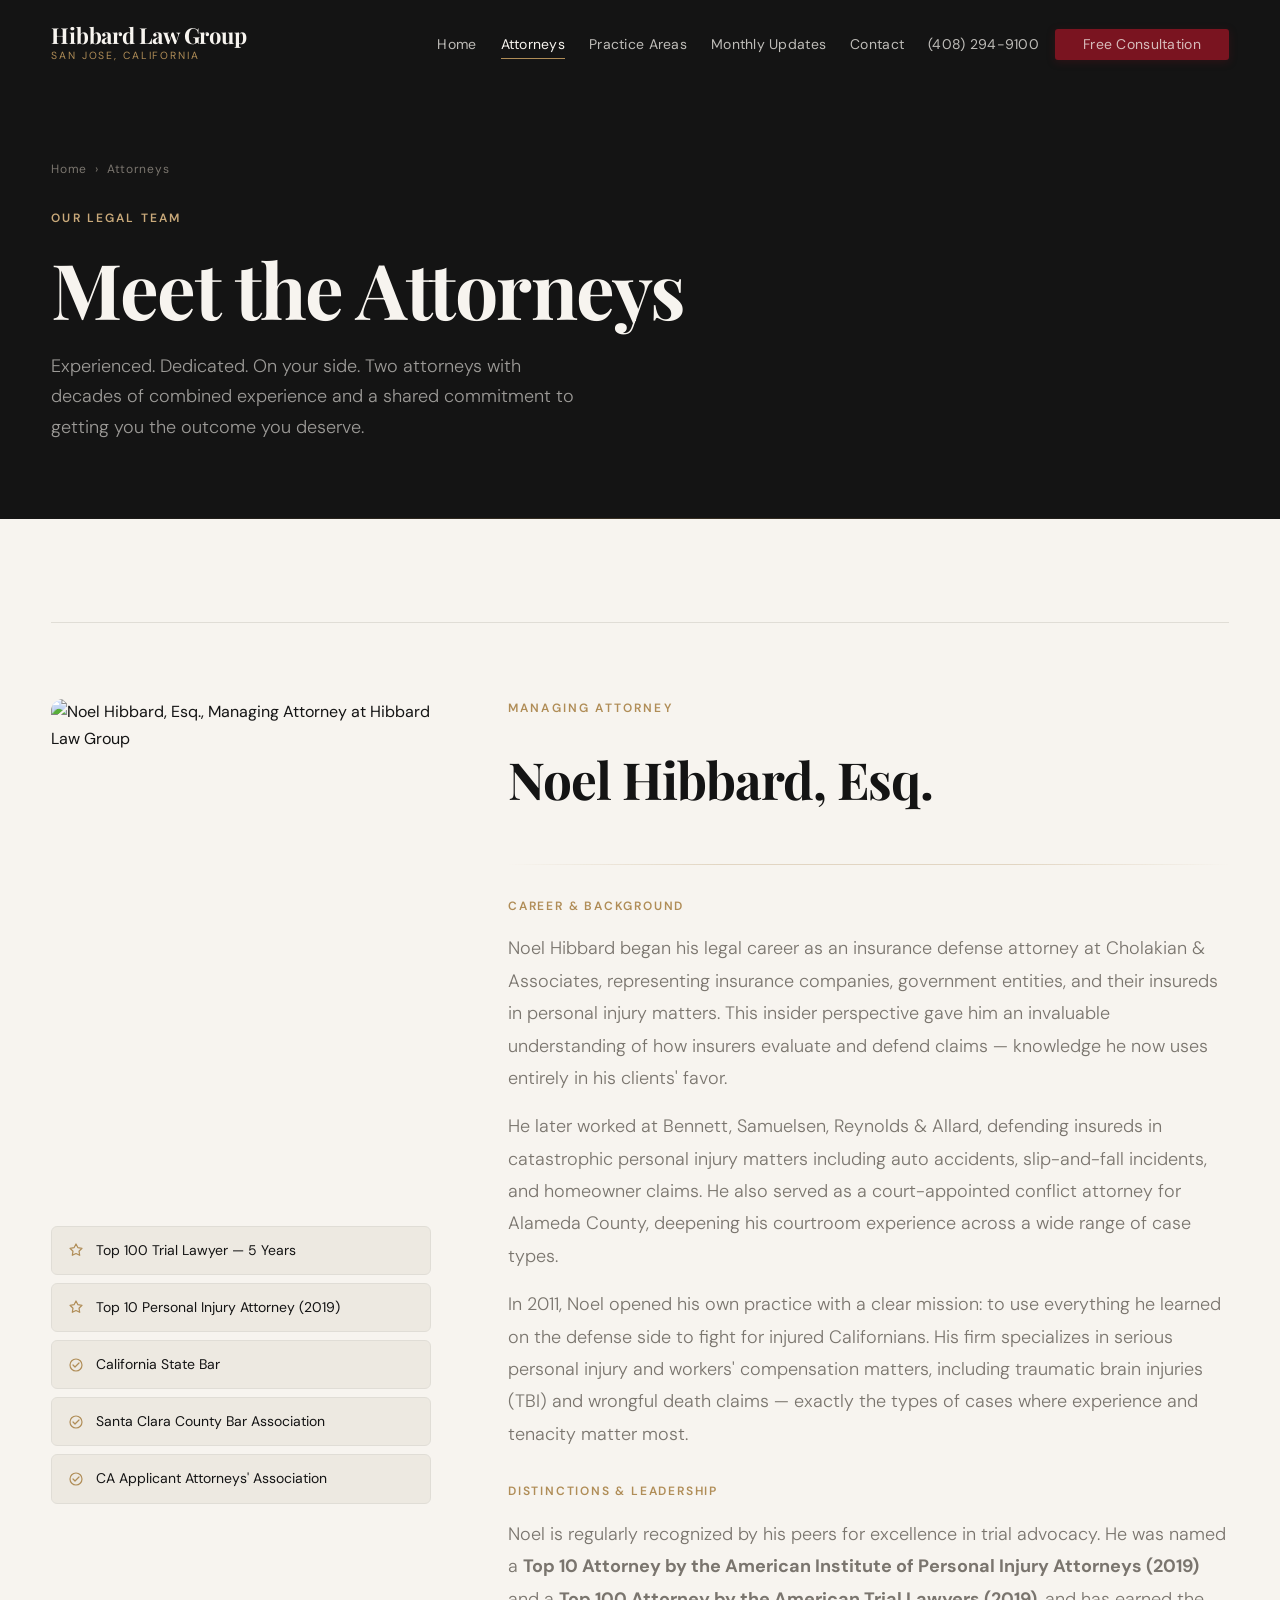
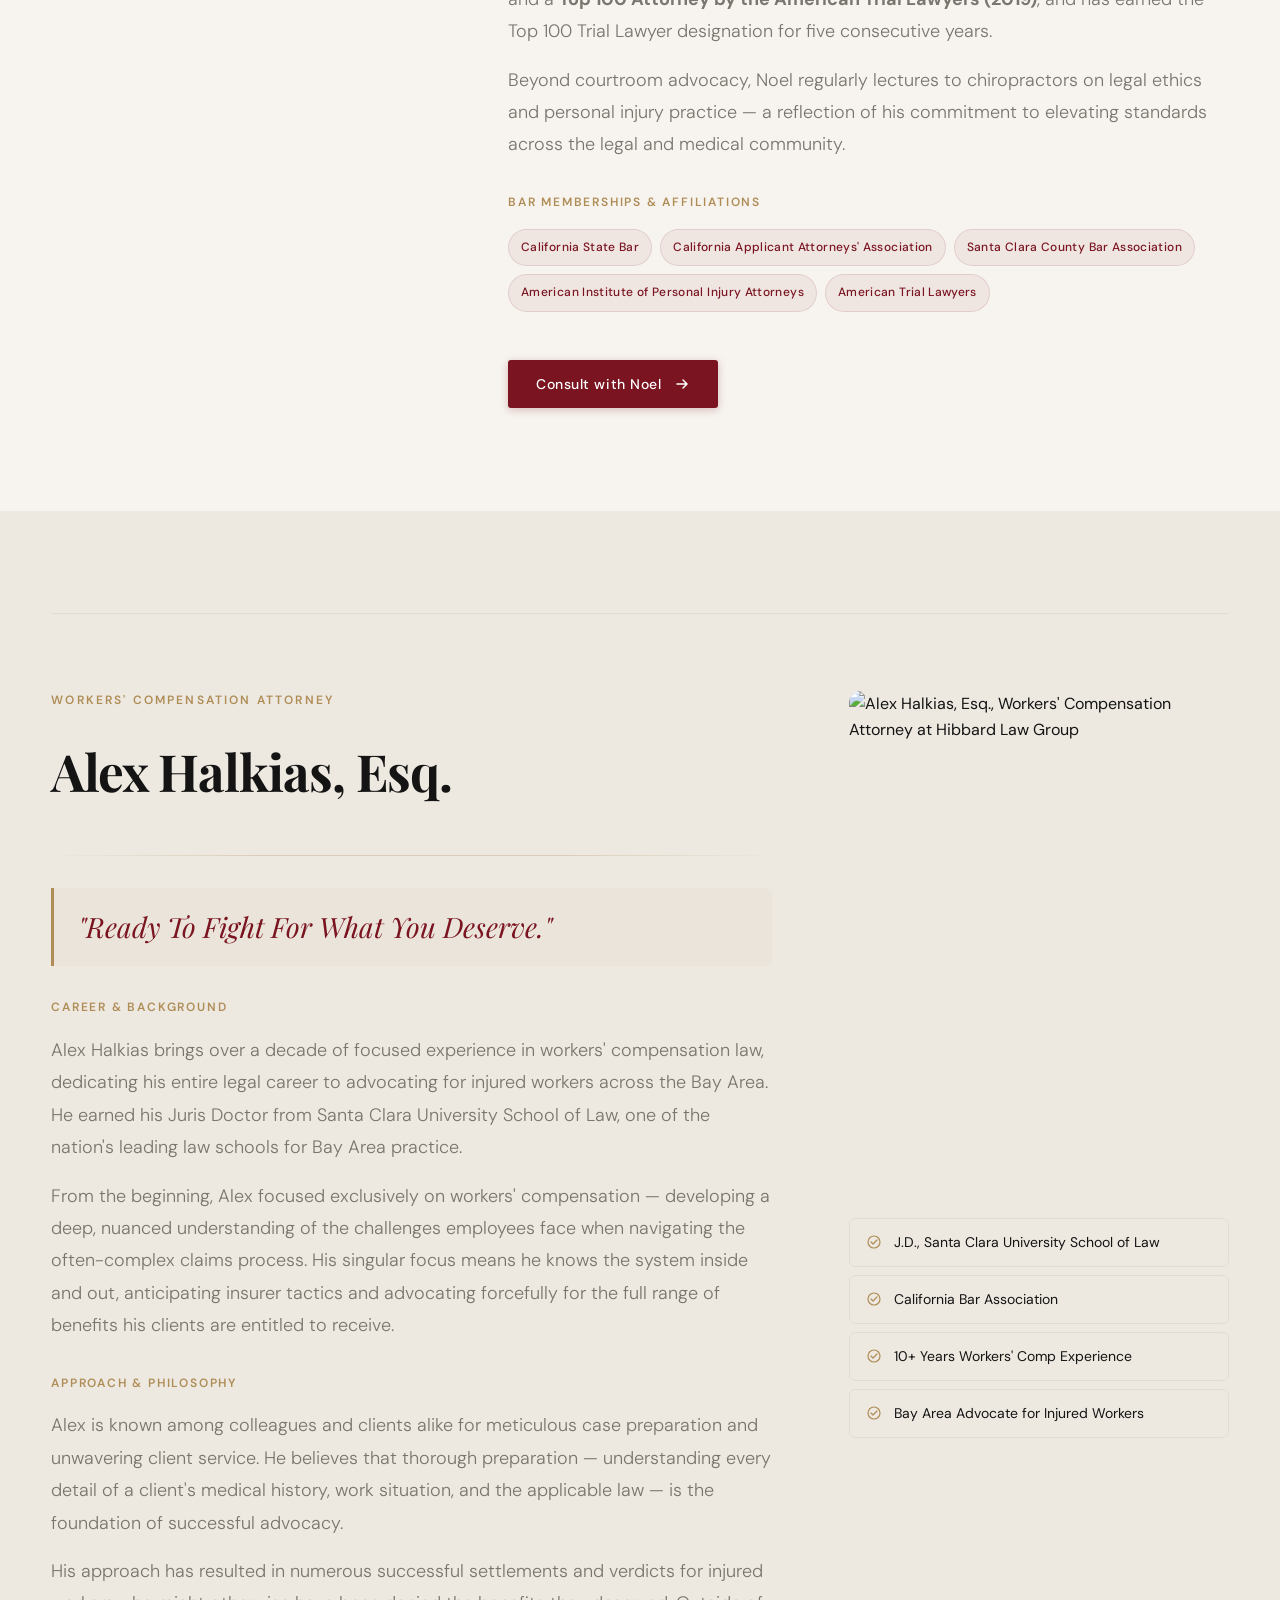
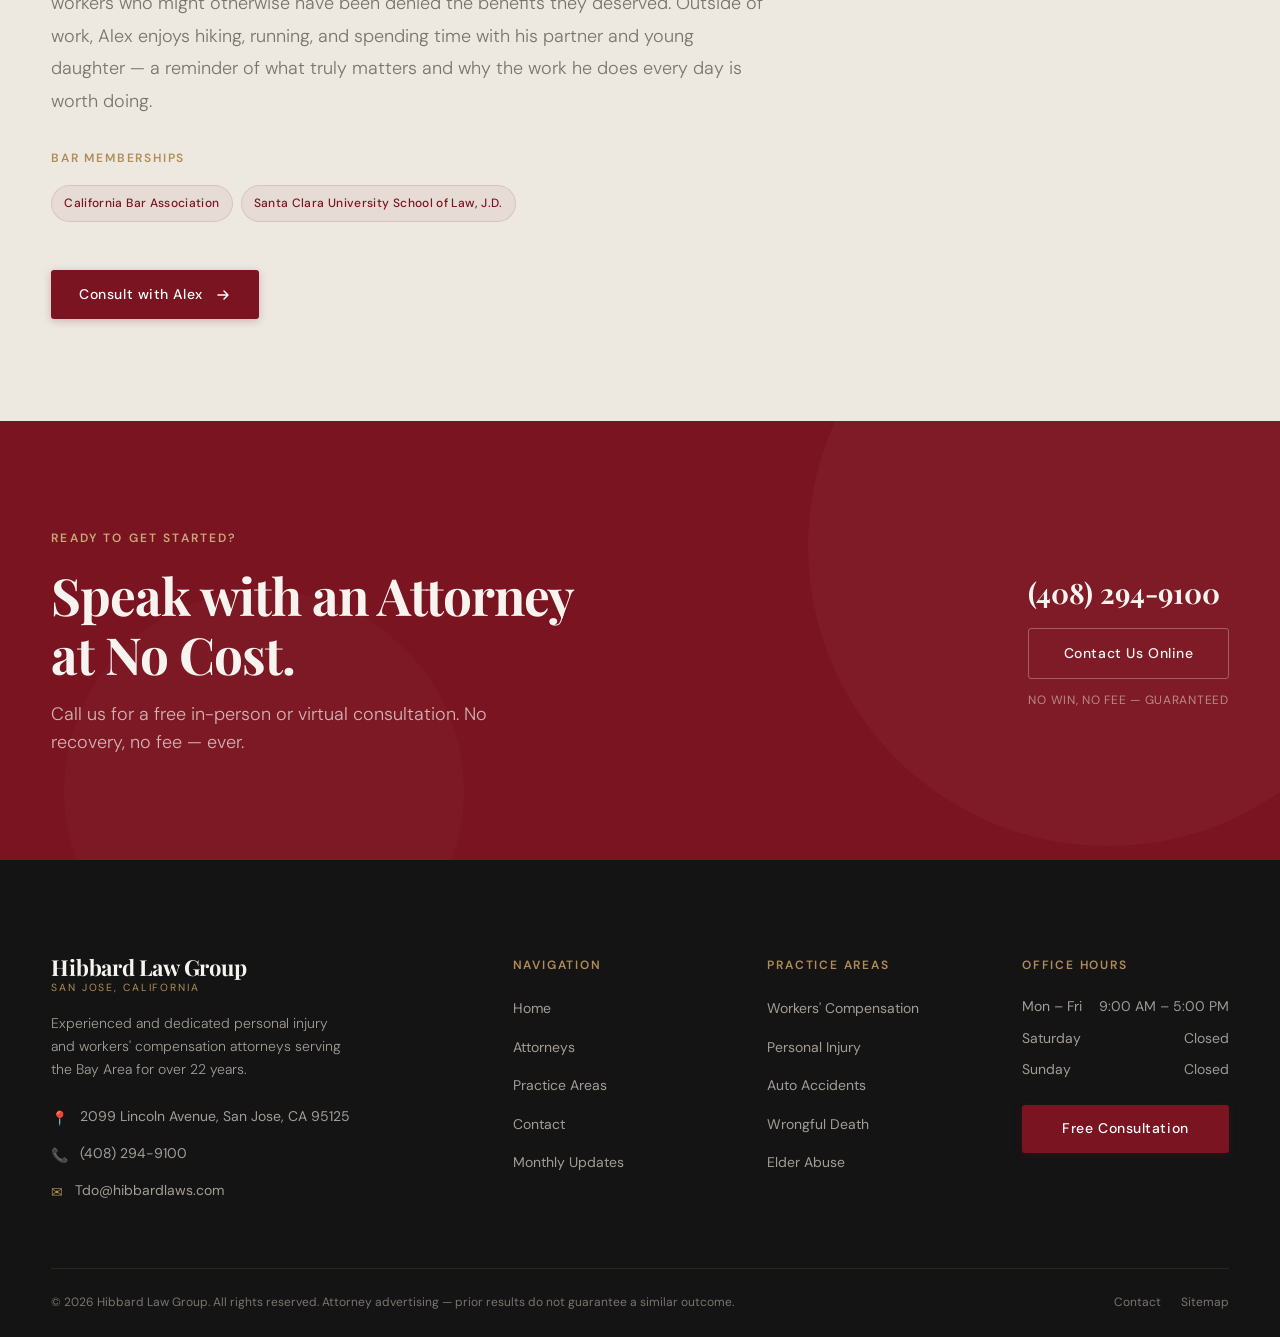
==== attorneys/index.html @ 16dc1a07 "Add missing pages and Contact to nav - Create 3 missing blog article pages (car accident, Top 100 aw" ====
<!DOCTYPE html>
<html lang="en">
<head>
  <meta charset="UTF-8" />
  <meta name="viewport" content="width=device-width, initial-scale=1.0" />
  <meta http-equiv="X-UA-Compatible" content="IE=edge" />

  <title>Meet the Attorneys | Hibbard Law Group — San Jose, CA</title>
  <meta name="description" content="Meet Noel Hibbard, Esq. and Alex Halkias, Esq. — experienced personal injury and workers' compensation attorneys at Hibbard Law Group in San Jose, California." />

  <meta property="og:type"        content="website" />
  <meta property="og:url"         content="https://hibbardlaws.com/attorneys/" />
  <meta property="og:title"       content="Meet the Attorneys | Hibbard Law Group" />
  <meta property="og:description" content="Meet Noel Hibbard, Esq. and Alex Halkias, Esq. — dedicated advocates for injured workers and accident victims." />

  <link rel="canonical" href="https://hibbardlaws.com/attorneys/" />
  <link rel="icon" type="image/svg+xml" href="data:image/svg+xml,<svg xmlns='http://www.w3.org/2000/svg' viewBox='0 0 100 100'><rect width='100' height='100' rx='8' fill='%237A1420'/><text y='.9em' font-size='80' text-anchor='middle' x='50' fill='white' font-family='Georgia,serif' font-weight='700'>H</text></svg>" />
  <link rel="stylesheet" href="../assets/css/styles.css" />

  <script type="application/ld+json">
  [
    {
      "@context": "https://schema.org",
      "@type": "Attorney",
      "name": "Noel Hibbard",
      "honorificSuffix": "Esq.",
      "jobTitle": "Managing Attorney",
      "worksFor": { "@type": "LegalService", "name": "Hibbard Law Group" },
      "telephone": "+1-408-294-9100",
      "address": {
        "@type": "PostalAddress",
        "streetAddress": "2099 Lincoln Avenue",
        "addressLocality": "San Jose",
        "addressRegion": "CA",
        "postalCode": "95125"
      }
    },
    {
      "@context": "https://schema.org",
      "@type": "Attorney",
      "name": "Alex Halkias",
      "honorificSuffix": "Esq.",
      "jobTitle": "Workers' Compensation Attorney",
      "worksFor": { "@type": "LegalService", "name": "Hibbard Law Group" }
    }
  ]
  </script>
</head>
<body>


  </div>

  <!-- ── HEADER ── -->
  <header class="site-header" role="banner">
    <div class="container">
      <div class="site-header__inner">
        <a href="/" class="site-header__logo" aria-label="Hibbard Law Group — Home">
          <span class="logo-wordmark">Hibbard Law Group</span>
          <span class="logo-sub">San Jose, California</span>
        </a>
        <nav class="site-nav" aria-label="Primary navigation">
          <ul class="nav-links" role="list">
            <li><a href="/">Home</a></li>
            <li class="nav-dropdown">
              <a href="/attorneys/" class="active" aria-haspopup="true">Attorneys</a>
              <div class="nav-dropdown__menu" role="menu">
                <a href="/attorneys/#noel" role="menuitem">Noel Hibbard, Esq.</a>
                <a href="/attorneys/#alex" role="menuitem">Alex Halkias, Esq.</a>
              </div>
            </li>
            <li class="nav-dropdown">
              <a href="/practice-areas/" aria-haspopup="true">Practice Areas</a>
              <div class="nav-dropdown__menu" role="menu">
                <a href="/practice-areas/#workers-comp" role="menuitem">Workers' Compensation</a>
                <a href="/practice-areas/#personal-injury" role="menuitem">Personal Injuries</a>
              </div>
            </li>
            <li><a href="/blog/">Monthly Updates</a></li>
            <li><a href="/contact/">Contact</a></li>
          <div class="header-cta">
            <a href="tel:+14082949100" class="header-phone">(408) 294-9100</a>
            <a href="/contact/" class="btn btn--primary">Free Consultation</a>
          </div>
          <button class="hamburger" aria-label="Open navigation menu" aria-expanded="false" aria-controls="mobile-nav">
            <span class="hamburger__line"></span>
            <span class="hamburger__line"></span>
            <span class="hamburger__line"></span>
          </button>
        </nav>
      </div>
    </div>
  </header>

  <!-- Mobile Nav -->
  <div class="mobile-nav" id="mobile-nav" role="dialog" aria-label="Navigation menu">
    <div class="mobile-nav__backdrop"></div>
    <div class="mobile-nav__panel">
      <nav aria-label="Mobile navigation">
        <ul class="mobile-nav__links" role="list">
          <li><a href="/" class="mobile-nav__link">Home</a></li>
          <li>
            <a href="/attorneys/" class="mobile-nav__link">Attorneys</a>
            <div class="mobile-nav__sub">
              <a href="/attorneys/#noel">Noel Hibbard, Esq.</a>
              <a href="/attorneys/#alex">Alex Halkias, Esq.</a>
            </div>
          </li>
          <li>
            <a href="/practice-areas/" class="mobile-nav__link">Practice Areas</a>
            <div class="mobile-nav__sub">
              <a href="/practice-areas/#workers-comp">Workers' Compensation</a>
              <a href="/practice-areas/#personal-injury">Personal Injuries</a>
            </div>
          </li>
          <li><a href="/blog/" class="mobile-nav__link">Monthly Updates</a></li>
          <li><a href="/contact/" class="mobile-nav__link">Contact</a></li>
        </ul>
      </nav>
      <div class="mobile-nav__footer">
        <a href="tel:+14082949100">(408) 294-9100</a>
        <a href="/contact/" class="btn btn--primary" style="width:100%;justify-content:center;">Free Consultation</a>
      </div>
    </div>
  </div>

  <main id="main-content">

    <!-- ── PAGE HERO ── -->
    <section class="page-hero">
      <div class="container">
        <nav class="page-hero__breadcrumb" aria-label="Breadcrumb">
          <a href="/">Home</a>
          <span aria-hidden="true">›</span>
          <span aria-current="page">Attorneys</span>
        </nav>
        <span class="eyebrow eyebrow--light gsap-reveal">Our Legal Team</span>
        <h1 class="page-hero__headline gsap-reveal" style="margin-top:var(--sp-4);">
          Meet the Attorneys
        </h1>
        <p class="page-hero__sub gsap-reveal">
          Experienced. Dedicated. On your side. Two attorneys with decades of combined experience and a shared commitment to getting you the outcome you deserve.
        </p>
      </div>
    </section>

    <!-- ── NOEL HIBBARD ── -->
    <section class="section" id="noel" aria-labelledby="noel-heading">
      <div class="container">
        <div style="height:1px;background:var(--parchment-dark);margin-bottom:clamp(var(--sp-12),6vw,var(--sp-20));" aria-hidden="true"></div>

        <div class="attorney-full">

          <aside class="attorney-full__img">
            <div class="attorney-full__photo gsap-reveal">
              <!-- Replace with professional headshot of Noel Hibbard -->
              <img
                src="https://img1.wsimg.com/isteam/ip/673ad72d-0a72-48b0-9adf-d62e53914345/Screenshot%202024-09-29%20at%208.15.20%E2%80%AFAM.png"
                alt="Noel Hibbard, Esq., Managing Attorney at Hibbard Law Group"
                loading="lazy"
              />
            </div>
            <div class="attorney-full__badges gsap-stagger">
              <div class="attorney-badge gsap-stagger-child">
                <svg class="attorney-badge__icon" width="16" height="16" viewBox="0 0 16 16" fill="none" aria-hidden="true">
                  <path d="M8 1l1.8 3.6L14 5.3l-3 2.9.7 4.1L8 10.5l-3.7 1.8.7-4.1-3-2.9 4.2-.7z" stroke="currentColor" stroke-width="1.2" stroke-linejoin="round"/>
                </svg>
                Top 100 Trial Lawyer — 5 Years
              </div>
              <div class="attorney-badge gsap-stagger-child">
                <svg class="attorney-badge__icon" width="16" height="16" viewBox="0 0 16 16" fill="none" aria-hidden="true">
                  <path d="M8 1l1.8 3.6L14 5.3l-3 2.9.7 4.1L8 10.5l-3.7 1.8.7-4.1-3-2.9 4.2-.7z" stroke="currentColor" stroke-width="1.2" stroke-linejoin="round"/>
                </svg>
                Top 10 Personal Injury Attorney (2019)
              </div>
              <div class="attorney-badge gsap-stagger-child">
                <svg class="attorney-badge__icon" width="16" height="16" viewBox="0 0 16 16" fill="none" aria-hidden="true">
                  <circle cx="8" cy="8" r="6" stroke="currentColor" stroke-width="1.2"/>
                  <path d="M5 8l2 2 4-4" stroke="currentColor" stroke-width="1.2" stroke-linecap="round" stroke-linejoin="round"/>
                </svg>
                California State Bar
              </div>
              <div class="attorney-badge gsap-stagger-child">
                <svg class="attorney-badge__icon" width="16" height="16" viewBox="0 0 16 16" fill="none" aria-hidden="true">
                  <circle cx="8" cy="8" r="6" stroke="currentColor" stroke-width="1.2"/>
                  <path d="M5 8l2 2 4-4" stroke="currentColor" stroke-width="1.2" stroke-linecap="round" stroke-linejoin="round"/>
                </svg>
                Santa Clara County Bar Association
              </div>
              <div class="attorney-badge gsap-stagger-child">
                <svg class="attorney-badge__icon" width="16" height="16" viewBox="0 0 16 16" fill="none" aria-hidden="true">
                  <circle cx="8" cy="8" r="6" stroke="currentColor" stroke-width="1.2"/>
                  <path d="M5 8l2 2 4-4" stroke="currentColor" stroke-width="1.2" stroke-linecap="round" stroke-linejoin="round"/>
                </svg>
                CA Applicant Attorneys' Association
              </div>
            </div>
          </aside>

          <div class="attorney-full__content">
            <span class="eyebrow gsap-reveal">Managing Attorney</span>
            <h2 class="attorney-full__name gsap-reveal" id="noel-heading">Noel Hibbard, Esq.</h2>
            <div class="hairline gsap-hairline" style="margin-top:var(--sp-6);opacity:0.3;" aria-hidden="true"></div>

            <div class="gsap-reveal">
              <div class="attorney-section-title">Career &amp; Background</div>
              <p class="attorney-full__bio-text">
                Noel Hibbard began his legal career as an insurance defense attorney at Cholakian &amp; Associates, representing insurance companies, government entities, and their insureds in personal injury matters. This insider perspective gave him an invaluable understanding of how insurers evaluate and defend claims — knowledge he now uses entirely in his clients' favor.
              </p>
              <p class="attorney-full__bio-text">
                He later worked at Bennett, Samuelsen, Reynolds &amp; Allard, defending insureds in catastrophic personal injury matters including auto accidents, slip-and-fall incidents, and homeowner claims. He also served as a court-appointed conflict attorney for Alameda County, deepening his courtroom experience across a wide range of case types.
              </p>
              <p class="attorney-full__bio-text">
                In 2011, Noel opened his own practice with a clear mission: to use everything he learned on the defense side to fight for injured Californians. His firm specializes in serious personal injury and workers' compensation matters, including traumatic brain injuries (TBI) and wrongful death claims — exactly the types of cases where experience and tenacity matter most.
              </p>
            </div>

            <div class="gsap-reveal">
              <div class="attorney-section-title">Distinctions &amp; Leadership</div>
              <p class="attorney-full__bio-text">
                Noel is regularly recognized by his peers for excellence in trial advocacy. He was named a <strong>Top 10 Attorney by the American Institute of Personal Injury Attorneys (2019)</strong> and a <strong>Top 100 Attorney by the American Trial Lawyers (2019)</strong>, and has earned the Top 100 Trial Lawyer designation for five consecutive years.
              </p>
              <p class="attorney-full__bio-text">
                Beyond courtroom advocacy, Noel regularly lectures to chiropractors on legal ethics and personal injury practice — a reflection of his commitment to elevating standards across the legal and medical community.
              </p>
            </div>

            <div class="gsap-reveal">
              <div class="attorney-section-title">Bar Memberships &amp; Affiliations</div>
              <div class="bar-memberships">
                <span class="bar-tag">California State Bar</span>
                <span class="bar-tag">California Applicant Attorneys' Association</span>
                <span class="bar-tag">Santa Clara County Bar Association</span>
                <span class="bar-tag">American Institute of Personal Injury Attorneys</span>
                <span class="bar-tag">American Trial Lawyers</span>
              </div>
            </div>

            <div class="gsap-reveal" style="margin-top:var(--sp-4);">
              <a href="/contact/" class="btn btn--primary">
                Consult with Noel
                <svg width="16" height="16" viewBox="0 0 16 16" fill="none" aria-hidden="true">
                  <path d="M3 8h10M9 4l4 4-4 4" stroke="currentColor" stroke-width="1.5" stroke-linecap="round" stroke-linejoin="round"/>
                </svg>
              </a>
            </div>
          </div>

        </div>
      </div>
    </section>

    <!-- ── ALEX HALKIAS ── -->
    <section class="section" id="alex" style="background:var(--parchment-mid);" aria-labelledby="alex-heading">
      <div class="container">
        <div style="height:1px;background:var(--parchment-dark);margin-bottom:clamp(var(--sp-12),6vw,var(--sp-20));" aria-hidden="true"></div>

        <div class="attorney-full" style="direction:rtl;">
          <aside class="attorney-full__img" style="direction:ltr;">
            <div class="attorney-full__photo gsap-reveal">
              <!-- Replace with professional headshot of Alex Halkias -->
              <img
                src="https://img1.wsimg.com/isteam/ip/673ad72d-0a72-48b0-9adf-d62e53914345/Screenshot%202024-09-29%20at%2010.45.07%E2%80%AFAM.png"
                alt="Alex Halkias, Esq., Workers' Compensation Attorney at Hibbard Law Group"
                loading="lazy"
              />
            </div>
            <div class="attorney-full__badges gsap-stagger">
              <div class="attorney-badge gsap-stagger-child">
                <svg class="attorney-badge__icon" width="16" height="16" viewBox="0 0 16 16" fill="none" aria-hidden="true">
                  <circle cx="8" cy="8" r="6" stroke="currentColor" stroke-width="1.2"/>
                  <path d="M5 8l2 2 4-4" stroke="currentColor" stroke-width="1.2" stroke-linecap="round" stroke-linejoin="round"/>
                </svg>
                J.D., Santa Clara University School of Law
              </div>
              <div class="attorney-badge gsap-stagger-child">
                <svg class="attorney-badge__icon" width="16" height="16" viewBox="0 0 16 16" fill="none" aria-hidden="true">
                  <circle cx="8" cy="8" r="6" stroke="currentColor" stroke-width="1.2"/>
                  <path d="M5 8l2 2 4-4" stroke="currentColor" stroke-width="1.2" stroke-linecap="round" stroke-linejoin="round"/>
                </svg>
                California Bar Association
              </div>
              <div class="attorney-badge gsap-stagger-child">
                <svg class="attorney-badge__icon" width="16" height="16" viewBox="0 0 16 16" fill="none" aria-hidden="true">
                  <circle cx="8" cy="8" r="6" stroke="currentColor" stroke-width="1.2"/>
                  <path d="M5 8l2 2 4-4" stroke="currentColor" stroke-width="1.2" stroke-linecap="round" stroke-linejoin="round"/>
                </svg>
                10+ Years Workers' Comp Experience
              </div>
              <div class="attorney-badge gsap-stagger-child">
                <svg class="attorney-badge__icon" width="16" height="16" viewBox="0 0 16 16" fill="none" aria-hidden="true">
                  <circle cx="8" cy="8" r="6" stroke="currentColor" stroke-width="1.2"/>
                  <path d="M5 8l2 2 4-4" stroke="currentColor" stroke-width="1.2" stroke-linecap="round" stroke-linejoin="round"/>
                </svg>
                Bay Area Advocate for Injured Workers
              </div>
            </div>
          </aside>

          <div class="attorney-full__content" style="direction:ltr;">
            <span class="eyebrow gsap-reveal">Workers' Compensation Attorney</span>
            <h2 class="attorney-full__name gsap-reveal" id="alex-heading">Alex Halkias, Esq.</h2>
            <div class="hairline gsap-hairline" style="margin-top:var(--sp-6);opacity:0.3;" aria-hidden="true"></div>

            <blockquote style="font-family:var(--serif);font-style:italic;font-size:var(--text-xl);color:var(--oxblood);border-left:3px solid var(--gold);padding:var(--sp-4) var(--sp-6);margin:0;border-radius:0 var(--radius) var(--radius) 0;background:rgba(176,141,87,0.05);" class="gsap-reveal">
              "Ready To Fight For What You Deserve."
            </blockquote>

            <div class="gsap-reveal">
              <div class="attorney-section-title">Career &amp; Background</div>
              <p class="attorney-full__bio-text">
                Alex Halkias brings over a decade of focused experience in workers' compensation law, dedicating his entire legal career to advocating for injured workers across the Bay Area. He earned his Juris Doctor from Santa Clara University School of Law, one of the nation's leading law schools for Bay Area practice.
              </p>
              <p class="attorney-full__bio-text">
                From the beginning, Alex focused exclusively on workers' compensation — developing a deep, nuanced understanding of the challenges employees face when navigating the often-complex claims process. His singular focus means he knows the system inside and out, anticipating insurer tactics and advocating forcefully for the full range of benefits his clients are entitled to receive.
              </p>
            </div>

            <div class="gsap-reveal">
              <div class="attorney-section-title">Approach &amp; Philosophy</div>
              <p class="attorney-full__bio-text">
                Alex is known among colleagues and clients alike for meticulous case preparation and unwavering client service. He believes that thorough preparation — understanding every detail of a client's medical history, work situation, and the applicable law — is the foundation of successful advocacy.
              </p>
              <p class="attorney-full__bio-text">
                His approach has resulted in numerous successful settlements and verdicts for injured workers who might otherwise have been denied the benefits they deserved. Outside of work, Alex enjoys hiking, running, and spending time with his partner and young daughter — a reminder of what truly matters and why the work he does every day is worth doing.
              </p>
            </div>

            <div class="gsap-reveal">
              <div class="attorney-section-title">Bar Memberships</div>
              <div class="bar-memberships">
                <span class="bar-tag">California Bar Association</span>
                <span class="bar-tag">Santa Clara University School of Law, J.D.</span>
              </div>
            </div>

            <div class="gsap-reveal" style="margin-top:var(--sp-4);">
              <a href="/contact/" class="btn btn--primary">
                Consult with Alex
                <svg width="16" height="16" viewBox="0 0 16 16" fill="none" aria-hidden="true">
                  <path d="M3 8h10M9 4l4 4-4 4" stroke="currentColor" stroke-width="1.5" stroke-linecap="round" stroke-linejoin="round"/>
                </svg>
              </a>
            </div>
          </div>

        </div>
      </div>
    </section>

    <!-- ── BOTTOM CTA ── -->
    <section class="consult-cta section" aria-labelledby="attorneys-cta-heading">
      <div class="container">
        <div class="consult-cta__inner">
          <div class="gsap-reveal">
            <span class="eyebrow eyebrow--light">Ready to Get Started?</span>
            <h2 class="consult-cta__headline" id="attorneys-cta-heading" style="margin-top:var(--sp-4);">
              Speak with an Attorney<br />at No Cost.
            </h2>
            <p class="consult-cta__sub">
              Call us for a free in-person or virtual consultation. No recovery, no fee — ever.
            </p>
          </div>
          <div class="consult-cta__actions gsap-reveal">
            <a href="tel:+14082949100" class="consult-cta__phone">(408) 294-9100</a>
            <a href="/contact/" class="btn btn--ghost" style="width:100%;justify-content:center;">Contact Us Online</a>
            <span class="consult-cta__fee">No Win, No Fee — Guaranteed</span>
          </div>
        </div>
      </div>
    </section>

  </main>

  <!-- ── FOOTER ── -->
  <footer class="site-footer" role="contentinfo">
    <div class="container">
      <div class="footer__top">
        <div class="footer__brand">
          <a href="/" class="site-header__logo">
            <span class="logo-wordmark">Hibbard Law Group</span>
            <span class="logo-sub">San Jose, California</span>
          </a>
          <p class="footer__tagline">Experienced and dedicated personal injury and workers' compensation attorneys serving the Bay Area for over 22 years.</p>
          <div class="footer__contact">
            <div class="footer__contact-item">
              <span class="footer__contact-icon">📍</span>
              <span>2099 Lincoln Avenue, San Jose, CA 95125</span>
            </div>
            <div class="footer__contact-item">
              <span class="footer__contact-icon">📞</span>
              <a href="tel:+14082949100" class="footer__contact-link">(408) 294-9100</a>
            </div>
            <div class="footer__contact-item">
              <span class="footer__contact-icon">✉</span>
              <a href="#" class="footer__contact-link" data-email data-user="Tdo" data-domain="hibbardlaws.com">Tdo@hibbardlaws.com</a>
            </div>
          </div>
        </div>
        <div>
          <div class="footer__col-title">Navigation</div>
          <ul class="footer__links">
            <li><a href="/">Home</a></li>
            <li><a href="/attorneys/">Attorneys</a></li>
            <li><a href="/practice-areas/">Practice Areas</a></li>
            <li><a href="/contact/">Contact</a></li>
            <li><a href="/blog/">Monthly Updates</a></li>
        </div>
        <div>
          <div class="footer__col-title">Practice Areas</div>
          <ul class="footer__links">
            <li><a href="/practice-areas/#workers-comp">Workers' Compensation</a></li>
            <li><a href="/practice-areas/#personal-injury">Personal Injury</a></li>
            <li><a href="/practice-areas/#auto">Auto Accidents</a></li>
            <li><a href="/practice-areas/#wrongful-death">Wrongful Death</a></li>
            <li><a href="/practice-areas/#elder-abuse">Elder Abuse</a></li>
          </ul>
        </div>
        <div>
          <div class="footer__col-title">Office Hours</div>
          <div class="footer__hours">
            <div class="footer__hours-row"><span class="footer__hours-day">Mon – Fri</span><span class="footer__hours-time">9:00 AM – 5:00 PM</span></div>
            <div class="footer__hours-row"><span class="footer__hours-day">Saturday</span><span class="footer__hours-time">Closed</span></div>
            <div class="footer__hours-row"><span class="footer__hours-day">Sunday</span><span class="footer__hours-time">Closed</span></div>
          </div>
          <div style="margin-top:var(--sp-6);">
            <a href="/contact/" class="btn btn--primary" style="width:100%;justify-content:center;font-size:var(--text-sm);">Free Consultation</a>
          </div>
        </div>
      </div>
      <div class="footer__bottom">
        <p class="footer__copyright">&copy; <span id="year"></span> Hibbard Law Group. All rights reserved. Attorney advertising — prior results do not guarantee a similar outcome.</p>
        <div class="footer__legal-links">
          <a href="/contact/">Contact</a>
          <a href="/sitemap.xml">Sitemap</a>
        </div>
      </div>
    </div>
  </footer>

  <a href="/contact/" class="floating-cta btn btn--primary" aria-label="Get a free consultation">Free Consultation</a>

  <script src="https://cdnjs.cloudflare.com/ajax/libs/gsap/3.12.5/gsap.min.js"></script>
  <script src="https://cdnjs.cloudflare.com/ajax/libs/gsap/3.12.5/ScrollTrigger.min.js"></script>
  <script src="../assets/js/main.js"></script>
  <script>document.getElementById('year').textContent = new Date().getFullYear();</script>
</body>
</html>
---- assets/css/styles.css ----
/* ============================================================
   HIBBARD LAW GROUP — Design System
   ============================================================ */

/* ── Google Fonts ── */
@import url('https://fonts.googleapis.com/css2?family=Playfair+Display:ital,wght@0,400;0,500;0,600;0,700;0,900;1,400;1,600;1,900&family=DM+Sans:ital,opsz,wght@0,9..40,300;0,9..40,400;0,9..40,500;0,9..40,600;1,9..40,300;1,9..40,400&display=swap');

/* ── Design Tokens ── */
:root {
  /* Colors */
  --ink:           #141414;
  --ink-60:        rgba(20,20,20,0.6);
  --ink-20:        rgba(20,20,20,0.12);
  --oxblood:       #7A1420;
  --oxblood-deep:  #5C0F18;
  --oxblood-muted: #9B2232;
  --gold:          #B08D57;
  --gold-light:    #C9A97A;
  --parchment:     #F7F4EF;
  --parchment-mid: #EDE9E1;
  --parchment-dark:#E0DDD6;
  --white:         #FFFFFF;
  --muted:         #7A756E;
  --muted-light:   #A39D96;

  /* Typography */
  --serif:  'Playfair Display', Georgia, 'Times New Roman', serif;
  --sans:   'DM Sans', -apple-system, BlinkMacSystemFont, 'Segoe UI', sans-serif;

  /* Type Scale */
  --text-xs:   0.75rem;     /* 12px */
  --text-sm:   0.875rem;    /* 14px */
  --text-base: 1rem;        /* 16px */
  --text-md:   1.125rem;    /* 18px */
  --text-lg:   1.375rem;    /* 22px */
  --text-xl:   1.75rem;     /* 28px */
  --text-2xl:  2.25rem;     /* 36px */
  --text-3xl:  3rem;        /* 48px */
  --text-4xl:  4rem;        /* 64px */
  --text-5xl:  5.5rem;      /* 88px */
  --text-6xl:  7rem;        /* 112px */

  /* Spacing */
  --sp-1:  0.25rem;
  --sp-2:  0.5rem;
  --sp-3:  0.75rem;
  --sp-4:  1rem;
  --sp-5:  1.25rem;
  --sp-6:  1.5rem;
  --sp-8:  2rem;
  --sp-10: 2.5rem;
  --sp-12: 3rem;
  --sp-16: 4rem;
  --sp-20: 5rem;
  --sp-24: 6rem;
  --sp-32: 8rem;
  --sp-40: 10rem;
  --sp-48: 12rem;

  /* Layout */
  --max-w:      1440px;
  --max-w-text: 720px;
  --gutter:     clamp(1.5rem, 4vw, 4rem);

  /* Borders & Radius */
  --radius-sm: 3px;
  --radius:    6px;
  --radius-lg: 12px;

  /* Transitions */
  --ease-out:  cubic-bezier(0.16, 1, 0.3, 1);
  --ease-in:   cubic-bezier(0.7, 0, 0.84, 0);
  --ease-io:   cubic-bezier(0.87, 0, 0.13, 1);
  --t-fast:    180ms;
  --t-mid:     350ms;
  --t-slow:    600ms;
  --t-xslow:   900ms;

  /* Z-indices */
  --z-base:    1;
  --z-raised:  10;
  --z-overlay: 100;
  --z-nav:     200;
  --z-cursor:  9999;
}

/* ── Reset ── */
*, *::before, *::after {
  box-sizing: border-box;
  margin: 0;
  padding: 0;
}

html {
  font-size: 16px;
  -webkit-font-smoothing: antialiased;
  -moz-osx-font-smoothing: grayscale;
  text-rendering: optimizeLegibility;
}

body {
  font-family: var(--sans);
  font-size: var(--text-base);
  font-weight: 400;
  line-height: 1.65;
  color: var(--ink);
  background: var(--parchment);
  overflow-x: hidden;
}

img, video {
  max-width: 100%;
  height: auto;
  display: block;
}

a {
  color: inherit;
  text-decoration: none;
}

button {
  cursor: pointer;
  font-family: inherit;
  border: none;
  background: none;
}

ul, ol {
  list-style: none;
}

input, textarea, select {
  font-family: inherit;
}


/* ── Typography ── */
h1, h2, h3, h4, h5, h6 {
  font-family: var(--serif);
  font-weight: 700;
  line-height: 1.1;
  letter-spacing: -0.02em;
}

h1 { font-size: clamp(var(--text-3xl), 6vw, var(--text-5xl)); }
h2 { font-size: clamp(var(--text-2xl), 4vw, var(--text-4xl)); }
h3 { font-size: clamp(var(--text-xl), 3vw, var(--text-3xl)); }
h4 { font-size: clamp(var(--text-lg), 2vw, var(--text-2xl)); }
h5 { font-size: var(--text-lg); }

.serif { font-family: var(--serif); }
.sans  { font-family: var(--sans); }

.eyebrow {
  font-family: var(--sans);
  font-size: var(--text-xs);
  font-weight: 600;
  letter-spacing: 0.18em;
  text-transform: uppercase;
  color: var(--gold);
}

.eyebrow--light { color: var(--gold-light); }
.eyebrow--muted { color: var(--muted); }

/* ── Layout Utilities ── */
.container {
  width: 100%;
  max-width: var(--max-w);
  margin-inline: auto;
  padding-inline: var(--gutter);
}

.container--narrow {
  max-width: 900px;
}

.container--text {
  max-width: var(--max-w-text);
}

.grid { display: grid; }
.flex { display: flex; }

/* ── Section Spacing ── */
.section {
  padding-block: clamp(var(--sp-16), 8vw, var(--sp-40));
}

.section--sm { padding-block: clamp(var(--sp-10), 5vw, var(--sp-20)); }
.section--lg { padding-block: clamp(var(--sp-24), 10vw, var(--sp-48)); }

/* ── Grain Texture Overlay ── */
.grain::after {
  content: '';
  position: absolute;
  inset: 0;
  background-image: url("data:image/svg+xml,%3Csvg viewBox='0 0 256 256' xmlns='http://www.w3.org/2000/svg'%3E%3Cfilter id='noise'%3E%3CfeTurbulence type='fractalNoise' baseFrequency='0.9' numOctaves='4' stitchTiles='stitch'/%3E%3C/filter%3E%3Crect width='100%25' height='100%25' filter='url(%23noise)' opacity='0.04'/%3E%3C/svg%3E");
  background-repeat: repeat;
  background-size: 180px;
  pointer-events: none;
  z-index: 1;
  opacity: 0.5;
}

/* ── Gold Hairline ── */
.hairline {
  width: 100%;
  height: 1px;
  background: linear-gradient(90deg, transparent, var(--gold) 30%, var(--gold) 70%, transparent);
  opacity: 0.4;
}

.hairline--full { opacity: 0.6; }

/* ── Buttons ── */
.btn {
  display: inline-flex;
  align-items: center;
  gap: var(--sp-3);
  font-family: var(--sans);
  font-size: var(--text-sm);
  font-weight: 500;
  letter-spacing: 0.04em;
  padding: 0.9em 2em;
  border-radius: var(--radius-sm);
  transition: background var(--t-mid) var(--ease-out),
              color var(--t-mid) var(--ease-out),
              transform var(--t-fast) var(--ease-out),
              box-shadow var(--t-mid) var(--ease-out);
  position: relative;
  overflow: hidden;
  white-space: nowrap;
}

.btn::after {
  content: '';
  position: absolute;
  inset: 0;
  background: rgba(255,255,255,0.1);
  opacity: 0;
  transition: opacity var(--t-fast) ease;
}

.btn:hover::after { opacity: 1; }
.btn:active { transform: scale(0.98); }

.btn--primary {
  background: var(--oxblood);
  color: var(--white);
  box-shadow: 0 2px 8px rgba(122,20,32,0.25);
}

.btn--primary:hover {
  background: var(--oxblood-deep);
  box-shadow: 0 4px 20px rgba(122,20,32,0.35);
  transform: translateY(-1px);
}

.btn--ghost {
  background: transparent;
  color: var(--parchment);
  border: 1px solid rgba(247,244,239,0.3);
}

.btn--ghost:hover {
  background: rgba(247,244,239,0.08);
  border-color: rgba(247,244,239,0.6);
}

.btn--gold {
  background: transparent;
  color: var(--gold);
  border: 1px solid var(--gold);
}

.btn--gold:hover {
  background: var(--gold);
  color: var(--ink);
}

.btn--dark {
  background: var(--ink);
  color: var(--parchment);
}

.btn--dark:hover {
  background: #2a2a2a;
  transform: translateY(-1px);
}

.btn-arrow {
  display: inline-flex;
  align-items: center;
  gap: 0.5em;
  font-size: var(--text-sm);
  font-weight: 500;
  letter-spacing: 0.04em;
  color: var(--oxblood);
  transition: gap var(--t-mid) var(--ease-out), color var(--t-fast) ease;
}

.btn-arrow:hover {
  gap: 0.8em;
  color: var(--oxblood-deep);
}

.btn-arrow svg {
  transition: transform var(--t-mid) var(--ease-out);
}

.btn-arrow:hover svg { transform: translateX(3px); }

/* ── HEADER ── */
.site-header {
  position: fixed;
  top: 0;
  left: 0;
  right: 0;
  z-index: var(--z-nav);
  padding-block: var(--sp-6);
  transition: padding var(--t-mid) var(--ease-out),
              background var(--t-mid) var(--ease-out),
              box-shadow var(--t-mid) var(--ease-out);
}

.site-header.scrolled {
  padding-block: var(--sp-4);
  background: rgba(20,20,20,0.97);
  backdrop-filter: blur(12px);
  -webkit-backdrop-filter: blur(12px);
  box-shadow: 0 1px 0 rgba(176,141,87,0.15);
}

.site-header__inner {
  display: flex;
  align-items: center;
  justify-content: space-between;
  gap: var(--sp-8);
}

.site-header__logo {
  display: flex;
  flex-direction: column;
  gap: 1px;
  text-decoration: none;
  flex-shrink: 0;
}

.logo-wordmark {
  font-family: var(--serif);
  font-size: var(--text-lg);
  font-weight: 700;
  color: var(--parchment);
  line-height: 1;
  letter-spacing: -0.01em;
}

.logo-sub {
  font-family: var(--sans);
  font-size: 0.65rem;
  font-weight: 400;
  letter-spacing: 0.18em;
  text-transform: uppercase;
  color: var(--gold);
}

.site-nav {
  display: flex;
  align-items: center;
  gap: var(--sp-8);
}

.nav-links {
  display: flex;
  align-items: center;
  gap: var(--sp-6);
}

.nav-links a {
  font-size: var(--text-sm);
  font-weight: 400;
  color: rgba(247,244,239,0.75);
  letter-spacing: 0.02em;
  position: relative;
  padding-block: var(--sp-1);
  transition: color var(--t-fast) ease;
}

.nav-links a::after {
  content: '';
  position: absolute;
  bottom: -2px;
  left: 0;
  width: 0;
  height: 1px;
  background: var(--gold);
  transition: width var(--t-mid) var(--ease-out);
}

.nav-links a:hover {
  color: var(--parchment);
}

.nav-links a:hover::after,
.nav-links a.active::after {
  width: 100%;
}

.nav-links a.active {
  color: var(--parchment);
}

/* Dropdown */
.nav-dropdown {
  position: relative;
}

.nav-dropdown__menu {
  position: absolute;
  top: calc(100% + var(--sp-4));
  left: 50%;
  transform: translateX(-50%) translateY(-4px);
  background: rgba(20,20,20,0.98);
  border: 1px solid rgba(176,141,87,0.2);
  border-radius: var(--radius);
  padding: var(--sp-3);
  min-width: 200px;
  opacity: 0;
  pointer-events: none;
  backdrop-filter: blur(12px);
  -webkit-backdrop-filter: blur(12px);
  transition: opacity var(--t-mid) var(--ease-out),
              transform var(--t-mid) var(--ease-out);
  z-index: 10;
}

.nav-dropdown:hover .nav-dropdown__menu,
.nav-dropdown:focus-within .nav-dropdown__menu {
  opacity: 1;
  pointer-events: all;
  transform: translateX(-50%) translateY(0);
}

.nav-dropdown__menu a {
  display: block;
  padding: var(--sp-2) var(--sp-4);
  font-size: var(--text-sm);
  color: rgba(247,244,239,0.7);
  border-radius: var(--radius-sm);
  transition: background var(--t-fast) ease, color var(--t-fast) ease;
  white-space: nowrap;
}

.nav-dropdown__menu a:hover {
  background: rgba(247,244,239,0.06);
  color: var(--parchment);
}

.nav-dropdown__menu a::after { display: none; }

.header-cta {
  display: flex;
  align-items: center;
  gap: var(--sp-4);
}

.header-phone {
  font-size: var(--text-sm);
  font-weight: 500;
  color: var(--gold);
  letter-spacing: 0.02em;
  transition: color var(--t-fast) ease;
}

.header-phone:hover { color: var(--gold-light); }

/* Hamburger */
.hamburger {
  display: none;
  flex-direction: column;
  gap: 5px;
  width: 28px;
  padding: var(--sp-2);
  cursor: pointer;
  background: none;
  border: none;
  z-index: 10;
}

.hamburger__line {
  height: 1.5px;
  background: var(--parchment);
  border-radius: 2px;
  transition: transform var(--t-mid) var(--ease-out),
              opacity var(--t-fast) ease,
              width var(--t-mid) var(--ease-out);
  transform-origin: center;
}

.hamburger__line:nth-child(3) { width: 60%; }

.hamburger.open .hamburger__line:nth-child(1) {
  transform: translateY(6.5px) rotate(45deg);
}

.hamburger.open .hamburger__line:nth-child(2) {
  opacity: 0;
  transform: scaleX(0);
}

.hamburger.open .hamburger__line:nth-child(3) {
  width: 100%;
  transform: translateY(-6.5px) rotate(-45deg);
}

/* Mobile Nav Drawer */
.mobile-nav {
  position: fixed;
  inset: 0;
  z-index: calc(var(--z-nav) - 1);
  pointer-events: none;
}

.mobile-nav__backdrop {
  position: absolute;
  inset: 0;
  background: rgba(20,20,20,0.7);
  opacity: 0;
  transition: opacity var(--t-slow) ease;
  backdrop-filter: blur(4px);
  -webkit-backdrop-filter: blur(4px);
}

.mobile-nav__panel {
  position: absolute;
  top: 0;
  right: 0;
  width: min(400px, 100%);
  height: 100%;
  background: var(--ink);
  border-left: 1px solid rgba(176,141,87,0.15);
  padding: var(--sp-24) var(--sp-8) var(--sp-8);
  transform: translateX(100%);
  transition: transform var(--t-slow) var(--ease-out);
  display: flex;
  flex-direction: column;
  gap: var(--sp-6);
  overflow-y: auto;
  -webkit-overflow-scrolling: touch;
}

.mobile-nav.open {
  pointer-events: all;
}

.mobile-nav.open .mobile-nav__backdrop { opacity: 1; }
.mobile-nav.open .mobile-nav__panel { transform: translateX(0); }

.mobile-nav__links {
  display: flex;
  flex-direction: column;
  gap: var(--sp-2);
}

.mobile-nav__link {
  font-family: var(--serif);
  font-size: var(--text-xl);
  color: var(--parchment);
  padding-block: var(--sp-2);
  border-bottom: 1px solid rgba(247,244,239,0.07);
  transition: color var(--t-fast) ease, padding-left var(--t-mid) var(--ease-out);
}

.mobile-nav__link:hover {
  color: var(--gold);
  padding-left: var(--sp-4);
}

.mobile-nav__sub {
  padding-left: var(--sp-4);
  margin-top: var(--sp-2);
  display: flex;
  flex-direction: column;
  gap: var(--sp-2);
}

.mobile-nav__sub a {
  font-size: var(--text-base);
  color: rgba(247,244,239,0.6);
  font-family: var(--sans);
  transition: color var(--t-fast) ease;
}

.mobile-nav__sub a:hover { color: var(--gold); }

.mobile-nav__footer {
  margin-top: auto;
  padding-top: var(--sp-6);
  border-top: 1px solid rgba(247,244,239,0.07);
  display: flex;
  flex-direction: column;
  gap: var(--sp-3);
}

.mobile-nav__footer a {
  color: rgba(247,244,239,0.5);
  font-size: var(--text-sm);
}

/* ── HERO ── */
.hero {
  position: relative;
  min-height: 100svh;
  display: flex;
  align-items: flex-end;
  background: var(--ink);
  overflow: hidden;
}

.hero__bg {
  position: absolute;
  inset: 0;
  z-index: 0;
}

.hero__bg-img {
  width: 100%;
  height: 100%;
  object-fit: cover;
  object-position: center top;
  opacity: 0.22;
  filter: grayscale(40%);
}

.hero__bg-gradient {
  position: absolute;
  inset: 0;
  background: linear-gradient(
    160deg,
    rgba(20,20,20,0.6) 0%,
    rgba(20,20,20,0.3) 40%,
    rgba(122,20,32,0.15) 80%,
    rgba(20,20,20,0.9) 100%
  );
}

.hero__content {
  position: relative;
  z-index: 2;
  width: 100%;
  padding-bottom: clamp(var(--sp-16), 8vw, var(--sp-32));
  padding-top: calc(80px + clamp(var(--sp-10), 5vw, var(--sp-20)));
}

.hero__inner {
  display: grid;
  grid-template-columns: 1fr;
  gap: var(--sp-8);
  max-width: 900px;
}

.hero__eyebrow {
  display: flex;
  align-items: center;
  gap: var(--sp-4);
}

.hero__eyebrow::before {
  content: '';
  display: block;
  width: 32px;
  height: 1px;
  background: var(--gold);
}

.hero__headline {
  font-size: clamp(2.75rem, 7vw, 6.5rem);
  font-weight: 900;
  line-height: 0.95;
  letter-spacing: -0.03em;
  color: var(--parchment);
}

.hero__headline em {
  font-style: italic;
  color: var(--gold-light);
}

.hero__subhead {
  font-size: clamp(var(--text-base), 2vw, var(--text-lg));
  color: rgba(247,244,239,0.7);
  max-width: 540px;
  line-height: 1.7;
  font-weight: 300;
}

.hero__cta {
  display: flex;
  flex-wrap: wrap;
  gap: var(--sp-4);
  align-items: center;
}

.hero__scroll {
  position: absolute;
  bottom: var(--sp-8);
  left: var(--gutter);
  display: flex;
  align-items: center;
  gap: var(--sp-3);
  z-index: 2;
}

.hero__scroll-line {
  width: 1px;
  height: 48px;
  background: linear-gradient(to bottom, transparent, var(--gold));
  animation: scrollPulse 2s ease infinite;
}

@keyframes scrollPulse {
  0%, 100% { opacity: 0.4; }
  50% { opacity: 1; }
}

.hero__scroll-text {
  font-size: var(--text-xs);
  letter-spacing: 0.2em;
  text-transform: uppercase;
  color: rgba(247,244,239,0.4);
  writing-mode: vertical-lr;
}

/* ── STATS BAND ── */
.stats-band {
  background: var(--ink);
  padding-block: clamp(var(--sp-12), 5vw, var(--sp-16));
  position: relative;
  overflow: hidden;
}

.stats-band::before {
  content: '';
  position: absolute;
  top: 0;
  left: 0;
  right: 0;
  height: 1px;
  background: linear-gradient(90deg, transparent, var(--gold), transparent);
  opacity: 0.3;
}

.stats-band::after {
  content: '';
  position: absolute;
  bottom: 0;
  left: 0;
  right: 0;
  height: 1px;
  background: linear-gradient(90deg, transparent, var(--gold), transparent);
  opacity: 0.3;
}

.stats-grid {
  display: grid;
  grid-template-columns: repeat(auto-fit, minmax(180px, 1fr));
  gap: var(--sp-8);
}

.stat-item {
  display: flex;
  flex-direction: column;
  align-items: center;
  text-align: center;
  gap: var(--sp-2);
  padding: var(--sp-6) var(--sp-4);
  position: relative;
}

.stat-item:not(:last-child)::after {
  content: '';
  position: absolute;
  right: 0;
  top: 20%;
  height: 60%;
  width: 1px;
  background: rgba(176,141,87,0.2);
}

.stat-number {
  font-family: var(--serif);
  font-size: clamp(var(--text-3xl), 5vw, var(--text-5xl));
  font-weight: 700;
  color: var(--parchment);
  line-height: 1;
  letter-spacing: -0.02em;
}

.stat-number span {
  color: var(--gold);
}

.stat-label {
  font-size: var(--text-sm);
  color: var(--muted-light);
  letter-spacing: 0.06em;
  text-transform: uppercase;
  font-weight: 400;
}

/* ── ABOUT SECTION ── */
.about {
  background: var(--parchment);
  position: relative;
  overflow: hidden;
}

.about__grid {
  display: grid;
  grid-template-columns: 1fr 1fr;
  gap: clamp(var(--sp-8), 6vw, var(--sp-24));
  align-items: center;
}

.about__label {
  writing-mode: vertical-lr;
  transform: rotate(180deg);
  font-size: var(--text-xs);
  letter-spacing: 0.2em;
  text-transform: uppercase;
  color: var(--muted-light);
  position: absolute;
  left: calc(var(--gutter) - var(--sp-6));
  top: 50%;
  transform: rotate(180deg) translateY(50%);
}

.about__text-col {
  display: flex;
  flex-direction: column;
  gap: var(--sp-8);
}

.about__headline {
  font-size: clamp(var(--text-2xl), 4vw, var(--text-4xl));
  line-height: 1.1;
  letter-spacing: -0.025em;
  color: var(--ink);
}

.about__headline em {
  font-style: italic;
  color: var(--oxblood);
}

.about__body {
  font-size: var(--text-md);
  color: var(--muted);
  line-height: 1.75;
  font-weight: 300;
}

.about__distinctions {
  display: flex;
  flex-direction: column;
  gap: var(--sp-4);
  padding-top: var(--sp-4);
  border-top: 1px solid var(--parchment-dark);
}

.distinction-item {
  display: flex;
  align-items: flex-start;
  gap: var(--sp-4);
}

.distinction-item__bullet {
  width: 6px;
  height: 6px;
  border-radius: 50%;
  background: var(--gold);
  flex-shrink: 0;
  margin-top: 0.5em;
}

.distinction-item__text {
  font-size: var(--text-sm);
  color: var(--muted);
  line-height: 1.6;
}

.about__img-col {
  position: relative;
}

.about__img-frame {
  position: relative;
  aspect-ratio: 4/5;
  overflow: hidden;
  border-radius: var(--radius);
}

.about__img-frame img {
  width: 100%;
  height: 100%;
  object-fit: cover;
  object-position: top center;
  transition: transform var(--t-slow) var(--ease-out);
}

.about__img-frame:hover img { transform: scale(1.03); }

.about__img-badge {
  position: absolute;
  bottom: -var(--sp-6);
  left: -var(--sp-6);
  background: var(--oxblood);
  color: var(--parchment);
  padding: var(--sp-4) var(--sp-6);
  border-radius: var(--radius);
  font-family: var(--serif);
  font-size: var(--text-lg);
  font-weight: 700;
  line-height: 1.2;
  box-shadow: 0 8px 32px rgba(122,20,32,0.4);
}

.about__img-badge small {
  display: block;
  font-family: var(--sans);
  font-size: var(--text-xs);
  font-weight: 400;
  letter-spacing: 0.1em;
  text-transform: uppercase;
  opacity: 0.7;
  margin-bottom: var(--sp-1);
}

.about__gold-line {
  position: absolute;
  top: var(--sp-8);
  left: -var(--sp-4);
  width: 2px;
  height: 80px;
  background: linear-gradient(to bottom, transparent, var(--gold), transparent);
}

/* ── PRACTICE AREAS ── */
.practice {
  background: var(--ink);
  position: relative;
  overflow: hidden;
}

.practice__header {
  display: grid;
  grid-template-columns: 1fr 1fr;
  gap: var(--sp-8);
  align-items: end;
  margin-bottom: clamp(var(--sp-12), 6vw, var(--sp-20));
}

.practice__headline {
  color: var(--parchment);
}

.practice__desc {
  color: var(--muted-light);
  font-size: var(--text-md);
  line-height: 1.7;
  font-weight: 300;
}

.practice-grid {
  display: grid;
  grid-template-columns: repeat(3, 1fr);
  gap: 1px;
  background: rgba(176,141,87,0.12);
  border: 1px solid rgba(176,141,87,0.12);
  border-radius: var(--radius);
  overflow: hidden;
}

.practice-card {
  background: rgba(20,20,20,0.95);
  padding: clamp(var(--sp-6), 3vw, var(--sp-8));
  display: flex;
  flex-direction: column;
  gap: var(--sp-4);
  transition: background var(--t-mid) ease;
  position: relative;
  cursor: pointer;
}

.practice-card::before {
  content: '';
  position: absolute;
  top: 0;
  left: 0;
  right: 0;
  height: 2px;
  background: var(--oxblood);
  transform: scaleX(0);
  transform-origin: left;
  transition: transform var(--t-mid) var(--ease-out);
}

.practice-card:hover {
  background: rgba(30,30,30,0.98);
}

.practice-card:hover::before { transform: scaleX(1); }

.practice-card__num {
  font-size: var(--text-xs);
  color: var(--gold);
  font-weight: 600;
  letter-spacing: 0.12em;
}

.practice-card__title {
  font-family: var(--serif);
  font-size: var(--text-xl);
  color: var(--parchment);
  line-height: 1.2;
  font-weight: 600;
}

.practice-card__body {
  font-size: var(--text-sm);
  color: var(--muted-light);
  line-height: 1.65;
  font-weight: 300;
  flex: 1;
}

.practice-card__link {
  font-size: var(--text-xs);
  color: var(--gold);
  letter-spacing: 0.08em;
  text-transform: uppercase;
  font-weight: 500;
  display: flex;
  align-items: center;
  gap: var(--sp-2);
  transition: gap var(--t-mid) var(--ease-out);
}

.practice-card:hover .practice-card__link { gap: var(--sp-3); }

.practice-card__link svg {
  transition: transform var(--t-mid) var(--ease-out);
}

.practice-card:hover .practice-card__link svg { transform: translateX(4px); }

/* ── ATTORNEYS SECTION ── */
.attorneys {
  background: var(--parchment);
  position: relative;
}

.attorneys__header {
  text-align: center;
  max-width: 600px;
  margin-inline: auto;
  margin-bottom: clamp(var(--sp-12), 6vw, var(--sp-20));
  display: flex;
  flex-direction: column;
  gap: var(--sp-4);
}

.attorney-cards {
  display: grid;
  grid-template-columns: 1fr 1fr;
  gap: clamp(var(--sp-6), 4vw, var(--sp-12));
}

.attorney-card {
  position: relative;
  overflow: hidden;
  border-radius: var(--radius-lg);
  background: var(--parchment-mid);
  transition: box-shadow var(--t-mid) ease;
}

.attorney-card:hover {
  box-shadow: 0 20px 60px rgba(20,20,20,0.12);
}

.attorney-card__img {
  aspect-ratio: 3/4;
  overflow: hidden;
  position: relative;
}

.attorney-card__img img {
  width: 100%;
  height: 100%;
  object-fit: cover;
  object-position: top center;
  transition: transform var(--t-slow) var(--ease-out);
  filter: grayscale(15%);
}

.attorney-card:hover .attorney-card__img img {
  transform: scale(1.04);
}

.attorney-card__img-overlay {
  position: absolute;
  inset: 0;
  background: linear-gradient(to top, rgba(20,20,20,0.7) 0%, transparent 50%);
}

.attorney-card__body {
  padding: clamp(var(--sp-6), 3vw, var(--sp-8));
  display: flex;
  flex-direction: column;
  gap: var(--sp-4);
}

.attorney-card__name {
  font-size: clamp(var(--text-xl), 3vw, var(--text-2xl));
  color: var(--ink);
  font-weight: 700;
}

.attorney-card__title {
  font-size: var(--text-sm);
  color: var(--oxblood);
  letter-spacing: 0.08em;
  text-transform: uppercase;
  font-weight: 500;
}

.attorney-card__bio {
  font-size: var(--text-sm);
  color: var(--muted);
  line-height: 1.7;
  font-weight: 300;
}

.attorney-card__tag {
  display: inline-block;
  font-size: var(--text-xs);
  background: rgba(122,20,32,0.08);
  color: var(--oxblood);
  padding: var(--sp-1) var(--sp-3);
  border-radius: 100px;
  border: 1px solid rgba(122,20,32,0.15);
  font-weight: 500;
  letter-spacing: 0.04em;
}

/* ── CONSULTATION CTA ── */
.consult-cta {
  background: var(--oxblood);
  position: relative;
  overflow: hidden;
}

.consult-cta::before {
  content: '';
  position: absolute;
  top: -40%;
  right: -10%;
  width: 600px;
  height: 600px;
  border-radius: 50%;
  background: rgba(255,255,255,0.03);
  pointer-events: none;
}

.consult-cta::after {
  content: '';
  position: absolute;
  bottom: -30%;
  left: 5%;
  width: 400px;
  height: 400px;
  border-radius: 50%;
  background: rgba(255,255,255,0.02);
  pointer-events: none;
}

.consult-cta__inner {
  display: grid;
  grid-template-columns: 1fr auto;
  gap: var(--sp-8);
  align-items: center;
}

.consult-cta__headline {
  font-size: clamp(var(--text-2xl), 4vw, var(--text-4xl));
  color: var(--parchment);
  line-height: 1.15;
}

.consult-cta__sub {
  color: rgba(247,244,239,0.7);
  font-size: var(--text-md);
  margin-top: var(--sp-4);
  max-width: 480px;
  line-height: 1.6;
  font-weight: 300;
}

.consult-cta__actions {
  display: flex;
  flex-direction: column;
  gap: var(--sp-3);
  align-items: flex-start;
  flex-shrink: 0;
}

.consult-cta__phone {
  display: flex;
  align-items: center;
  gap: var(--sp-3);
  font-size: var(--text-xl);
  font-family: var(--serif);
  font-weight: 700;
  color: var(--parchment);
  transition: color var(--t-fast) ease;
}

.consult-cta__phone:hover { color: var(--gold-light); }

.consult-cta__fee {
  font-size: var(--text-xs);
  color: rgba(247,244,239,0.5);
  letter-spacing: 0.06em;
  text-transform: uppercase;
}

/* ── TESTIMONIALS ── */
.testimonials {
  background: var(--parchment);
  position: relative;
}

.testimonials__header {
  display: flex;
  justify-content: space-between;
  align-items: flex-end;
  margin-bottom: clamp(var(--sp-10), 5vw, var(--sp-16));
  gap: var(--sp-6);
}

.testimonials__note {
  font-size: var(--text-sm);
  color: var(--muted);
  font-style: italic;
  max-width: 200px;
  text-align: right;
  line-height: 1.5;
}

.testimonial-grid {
  display: grid;
  grid-template-columns: repeat(3, 1fr);
  gap: var(--sp-6);
}

.testimonial-card {
  background: var(--white);
  border: 1px solid var(--parchment-dark);
  border-radius: var(--radius-lg);
  padding: clamp(var(--sp-6), 3vw, var(--sp-8));
  display: flex;
  flex-direction: column;
  gap: var(--sp-6);
  position: relative;
  transition: box-shadow var(--t-mid) ease, transform var(--t-mid) var(--ease-out);
}

.testimonial-card:hover {
  box-shadow: 0 12px 40px rgba(20,20,20,0.08);
  transform: translateY(-3px);
}

.testimonial-card__quote-mark {
  font-family: var(--serif);
  font-size: 5rem;
  line-height: 0.6;
  color: var(--gold);
  opacity: 0.3;
  font-weight: 900;
  pointer-events: none;
}

.testimonial-card__text {
  font-size: var(--text-md);
  line-height: 1.75;
  color: var(--ink);
  font-style: italic;
  font-family: var(--serif);
  font-weight: 400;
  flex: 1;
}

.testimonial-card__footer {
  display: flex;
  align-items: center;
  gap: var(--sp-4);
  padding-top: var(--sp-4);
  border-top: 1px solid var(--parchment-dark);
}

.testimonial-card__avatar {
  width: 42px;
  height: 42px;
  border-radius: 50%;
  background: var(--parchment-mid);
  display: flex;
  align-items: center;
  justify-content: center;
  font-family: var(--serif);
  font-size: var(--text-lg);
  color: var(--muted);
  font-weight: 700;
  flex-shrink: 0;
}

.testimonial-card__author { display: flex; flex-direction: column; gap: 2px; }
.testimonial-card__name { font-size: var(--text-sm); font-weight: 600; color: var(--ink); }
.testimonial-card__case { font-size: var(--text-xs); color: var(--oxblood); letter-spacing: 0.06em; text-transform: uppercase; }

.testimonial-placeholder {
  background: repeating-linear-gradient(
    45deg,
    transparent,
    transparent 10px,
    rgba(20,20,20,0.02) 10px,
    rgba(20,20,20,0.02) 20px
  );
  border: 2px dashed var(--parchment-dark);
}

.testimonial-placeholder .testimonial-card__text {
  color: var(--muted-light);
  font-style: normal;
  font-family: var(--sans);
  font-size: var(--text-sm);
}

/* ── FOOTER ── */
.site-footer {
  background: var(--ink);
  color: var(--parchment);
  padding-top: clamp(var(--sp-16), 8vw, var(--sp-24));
}

.footer__top {
  display: grid;
  grid-template-columns: 2fr 1fr 1fr 1fr;
  gap: clamp(var(--sp-6), 4vw, var(--sp-12));
  padding-bottom: clamp(var(--sp-12), 6vw, var(--sp-16));
  border-bottom: 1px solid rgba(176,141,87,0.15);
}

.footer__brand {
  display: flex;
  flex-direction: column;
  gap: var(--sp-4);
}

.footer__tagline {
  font-size: var(--text-sm);
  color: var(--muted-light);
  line-height: 1.65;
  font-weight: 300;
  max-width: 300px;
}

.footer__contact {
  display: flex;
  flex-direction: column;
  gap: var(--sp-3);
  margin-top: var(--sp-2);
}

.footer__contact-item {
  display: flex;
  align-items: flex-start;
  gap: var(--sp-3);
  font-size: var(--text-sm);
  color: var(--muted-light);
}

.footer__contact-icon {
  color: var(--gold);
  flex-shrink: 0;
  margin-top: 2px;
}

.footer__contact-link {
  color: var(--muted-light);
  transition: color var(--t-fast) ease;
}

.footer__contact-link:hover { color: var(--gold-light); }

.footer__col-title {
  font-family: var(--sans);
  font-size: var(--text-xs);
  font-weight: 600;
  letter-spacing: 0.15em;
  text-transform: uppercase;
  color: var(--gold);
  margin-bottom: var(--sp-5);
}

.footer__links {
  display: flex;
  flex-direction: column;
  gap: var(--sp-3);
}

.footer__links a {
  font-size: var(--text-sm);
  color: var(--muted-light);
  transition: color var(--t-fast) ease, padding-left var(--t-mid) var(--ease-out);
}

.footer__links a:hover {
  color: var(--parchment);
  padding-left: var(--sp-2);
}

.footer__hours {
  display: flex;
  flex-direction: column;
  gap: var(--sp-2);
}

.footer__hours-row {
  display: flex;
  justify-content: space-between;
  gap: var(--sp-4);
  font-size: var(--text-sm);
  color: var(--muted-light);
}

.footer__hours-day { font-weight: 400; }
.footer__hours-time { color: var(--parchment); opacity: 0.6; }

.footer__bottom {
  padding-block: var(--sp-6);
  display: flex;
  justify-content: space-between;
  align-items: center;
  gap: var(--sp-4);
  flex-wrap: wrap;
}

.footer__copyright {
  font-size: var(--text-xs);
  color: var(--muted);
}

.footer__legal-links {
  display: flex;
  gap: var(--sp-5);
}

.footer__legal-links a {
  font-size: var(--text-xs);
  color: var(--muted);
  transition: color var(--t-fast) ease;
}

.footer__legal-links a:hover { color: var(--muted-light); }

/* ── FLOATING CTA ── */
.floating-cta {
  position: fixed;
  bottom: var(--sp-6);
  left: 50%;
  transform: translateX(-50%) translateY(100px);
  z-index: var(--z-overlay);
  display: none;
  transition: transform var(--t-slow) var(--ease-out);
  white-space: nowrap;
}

.floating-cta.visible {
  transform: translateX(-50%) translateY(0);
}

/* ── PAGE HERO (subpages) ── */
.page-hero {
  background: var(--ink);
  padding-top: calc(80px + clamp(var(--sp-12), 8vw, var(--sp-20)));
  padding-bottom: clamp(var(--sp-12), 6vw, var(--sp-20));
  position: relative;
  overflow: hidden;
}

.page-hero::after {
  content: '';
  position: absolute;
  bottom: 0;
  left: 0;
  right: 0;
  height: 1px;
  background: linear-gradient(90deg, transparent, var(--gold), transparent);
  opacity: 0.25;
}

.page-hero__breadcrumb {
  display: flex;
  align-items: center;
  gap: var(--sp-2);
  font-size: var(--text-xs);
  color: var(--muted);
  letter-spacing: 0.06em;
  margin-bottom: var(--sp-6);
}

.page-hero__breadcrumb a {
  color: var(--muted);
  transition: color var(--t-fast) ease;
}

.page-hero__breadcrumb a:hover { color: var(--gold); }

.page-hero__breadcrumb span { color: var(--muted); }

.page-hero__headline {
  color: var(--parchment);
  font-size: clamp(var(--text-3xl), 6vw, var(--text-5xl));
  max-width: 800px;
}

.page-hero__sub {
  color: rgba(247,244,239,0.6);
  font-size: var(--text-md);
  font-weight: 300;
  max-width: 540px;
  margin-top: var(--sp-5);
  line-height: 1.7;
}

/* ── ATTORNEYS PAGE ── */
.attorney-full {
  display: grid;
  grid-template-columns: 380px 1fr;
  gap: clamp(var(--sp-10), 6vw, var(--sp-20));
  align-items: start;
}

.attorney-full__img {
  position: sticky;
  top: 100px;
}

.attorney-full__photo {
  aspect-ratio: 3/4;
  overflow: hidden;
  border-radius: var(--radius-lg);
  margin-bottom: var(--sp-5);
}

.attorney-full__photo img {
  width: 100%;
  height: 100%;
  object-fit: cover;
  object-position: top center;
}

.attorney-full__badges {
  display: flex;
  flex-direction: column;
  gap: var(--sp-2);
}

.attorney-badge {
  display: flex;
  align-items: center;
  gap: var(--sp-3);
  background: var(--parchment-mid);
  border: 1px solid var(--parchment-dark);
  border-radius: var(--radius);
  padding: var(--sp-3) var(--sp-4);
  font-size: var(--text-sm);
  color: var(--ink);
}

.attorney-badge__icon {
  color: var(--gold);
  flex-shrink: 0;
}

.attorney-full__content {
  display: flex;
  flex-direction: column;
  gap: var(--sp-8);
}

.attorney-full__name {
  font-size: clamp(var(--text-2xl), 4vw, var(--text-4xl));
  color: var(--ink);
}

.attorney-full__role {
  font-size: var(--text-sm);
  color: var(--oxblood);
  letter-spacing: 0.1em;
  text-transform: uppercase;
  font-weight: 500;
  margin-top: var(--sp-2);
}

.attorney-section-title {
  font-family: var(--sans);
  font-size: var(--text-xs);
  font-weight: 600;
  letter-spacing: 0.15em;
  text-transform: uppercase;
  color: var(--gold);
  margin-bottom: var(--sp-4);
}

.attorney-full__bio-text {
  font-size: var(--text-md);
  color: var(--muted);
  line-height: 1.8;
  font-weight: 300;
}

.attorney-full__bio-text + .attorney-full__bio-text {
  margin-top: var(--sp-4);
}

.bar-memberships {
  display: flex;
  flex-wrap: wrap;
  gap: var(--sp-2);
}

.bar-tag {
  font-size: var(--text-xs);
  background: rgba(122,20,32,0.06);
  color: var(--oxblood);
  padding: var(--sp-2) var(--sp-3);
  border-radius: 100px;
  border: 1px solid rgba(122,20,32,0.12);
  font-weight: 500;
  letter-spacing: 0.03em;
}

/* ── PRACTICE AREAS PAGE ── */
.practice-section {
  border-bottom: 1px solid var(--parchment-dark);
}

.accordion-item {
  border-bottom: 1px solid var(--parchment-dark);
}

.accordion-trigger {
  width: 100%;
  display: flex;
  justify-content: space-between;
  align-items: center;
  padding: var(--sp-6) 0;
  background: none;
  border: none;
  cursor: pointer;
  text-align: left;
  gap: var(--sp-4);
  transition: color var(--t-fast) ease;
}

.accordion-trigger:hover .accordion-title { color: var(--oxblood); }

.accordion-title {
  font-family: var(--serif);
  font-size: clamp(var(--text-lg), 2.5vw, var(--text-xl));
  color: var(--ink);
  font-weight: 600;
  transition: color var(--t-fast) ease;
}

.accordion-icon {
  width: 32px;
  height: 32px;
  border: 1px solid var(--parchment-dark);
  border-radius: 50%;
  display: flex;
  align-items: center;
  justify-content: center;
  flex-shrink: 0;
  transition: background var(--t-mid) ease, border-color var(--t-mid) ease, transform var(--t-mid) var(--ease-out);
}

.accordion-trigger[aria-expanded="true"] .accordion-icon {
  background: var(--oxblood);
  border-color: var(--oxblood);
  transform: rotate(45deg);
}

.accordion-icon svg { transition: none; }
.accordion-trigger[aria-expanded="true"] .accordion-icon svg path { stroke: white; }

.accordion-content {
  overflow: hidden;
  max-height: 0;
  transition: max-height var(--t-slow) var(--ease-out);
}

.accordion-content.open {
  max-height: 800px;
}

.accordion-body {
  padding-bottom: var(--sp-8);
  display: flex;
  flex-direction: column;
  gap: var(--sp-5);
}

.accordion-body p {
  font-size: var(--text-md);
  color: var(--muted);
  line-height: 1.75;
  font-weight: 300;
}

.accordion-body ul {
  display: flex;
  flex-direction: column;
  gap: var(--sp-3);
  padding-left: var(--sp-4);
}

.accordion-body li {
  font-size: var(--text-base);
  color: var(--muted);
  line-height: 1.6;
  position: relative;
}

.accordion-body li::before {
  content: '';
  position: absolute;
  left: -1em;
  top: 0.6em;
  width: 5px;
  height: 5px;
  border-radius: 50%;
  background: var(--gold);
}

.practice-area-card {
  background: var(--parchment);
  border-radius: var(--radius-lg);
  padding: clamp(var(--sp-6), 3vw, var(--sp-8));
  border: 1px solid var(--parchment-dark);
  display: flex;
  flex-direction: column;
  gap: var(--sp-4);
  transition: box-shadow var(--t-mid) ease, transform var(--t-mid) var(--ease-out);
}

.practice-area-card:hover {
  box-shadow: 0 8px 30px rgba(20,20,20,0.08);
  transform: translateY(-3px);
}

.pa-grid {
  display: grid;
  grid-template-columns: repeat(auto-fill, minmax(280px, 1fr));
  gap: var(--sp-5);
}

.pa-num {
  font-size: var(--text-xs);
  color: var(--gold);
  font-weight: 600;
  letter-spacing: 0.12em;
}

.pa-title {
  font-family: var(--serif);
  font-size: var(--text-xl);
  color: var(--ink);
  font-weight: 700;
}

.pa-body {
  font-size: var(--text-sm);
  color: var(--muted);
  line-height: 1.65;
}

/* ── CONTACT PAGE ── */
.contact-grid {
  display: grid;
  grid-template-columns: 1fr 420px;
  gap: clamp(var(--sp-10), 6vw, var(--sp-16));
  align-items: start;
}

.contact-form-wrap {
  background: var(--white);
  border: 1px solid var(--parchment-dark);
  border-radius: var(--radius-lg);
  padding: clamp(var(--sp-8), 4vw, var(--sp-12));
}

.form-title {
  font-size: var(--text-2xl);
  color: var(--ink);
  margin-bottom: var(--sp-8);
}

.form-grid {
  display: grid;
  grid-template-columns: 1fr 1fr;
  gap: var(--sp-5);
}

.form-group {
  display: flex;
  flex-direction: column;
  gap: var(--sp-2);
}

.form-group.full { grid-column: 1 / -1; }

.form-label {
  font-size: var(--text-xs);
  font-weight: 600;
  letter-spacing: 0.1em;
  text-transform: uppercase;
  color: var(--muted);
}

.form-input,
.form-select,
.form-textarea {
  font-size: var(--text-base);
  color: var(--ink);
  background: var(--parchment);
  border: 1.5px solid var(--parchment-dark);
  border-radius: var(--radius);
  padding: var(--sp-3) var(--sp-4);
  width: 100%;
  transition: border-color var(--t-fast) ease, box-shadow var(--t-fast) ease;
  outline: none;
  appearance: none;
  -webkit-appearance: none;
}

.form-input:focus,
.form-select:focus,
.form-textarea:focus {
  border-color: var(--oxblood);
  box-shadow: 0 0 0 3px rgba(122,20,32,0.08);
}

.form-textarea {
  resize: vertical;
  min-height: 140px;
}

.form-select-wrap {
  position: relative;
}

.form-select-wrap::after {
  content: '';
  position: absolute;
  right: var(--sp-4);
  top: 50%;
  transform: translateY(-50%);
  width: 10px;
  height: 6px;
  background: var(--muted);
  clip-path: polygon(0 0, 100% 0, 50% 100%);
  pointer-events: none;
}

.form-file-label {
  display: flex;
  align-items: center;
  gap: var(--sp-3);
  font-size: var(--text-sm);
  color: var(--muted);
  cursor: pointer;
  padding: var(--sp-3) var(--sp-4);
  border: 1.5px dashed var(--parchment-dark);
  border-radius: var(--radius);
  transition: border-color var(--t-fast) ease;
}

.form-file-label:hover { border-color: var(--oxblood); color: var(--ink); }

input[type="file"] { display: none; }

.form-submit-row {
  grid-column: 1 / -1;
  display: flex;
  align-items: center;
  justify-content: space-between;
  gap: var(--sp-4);
}

.form-disclaimer {
  font-size: var(--text-xs);
  color: var(--muted-light);
  line-height: 1.5;
  max-width: 300px;
}

.form-success {
  display: none;
  text-align: center;
  padding: var(--sp-12) var(--sp-8);
  flex-direction: column;
  gap: var(--sp-4);
  align-items: center;
}

.form-success__icon {
  width: 60px;
  height: 60px;
  border-radius: 50%;
  background: rgba(122,20,32,0.08);
  display: flex;
  align-items: center;
  justify-content: center;
  color: var(--oxblood);
}

.form-success.visible { display: flex; }
.form-success.visible ~ * { display: none; }

.contact-info-panel {
  display: flex;
  flex-direction: column;
  gap: var(--sp-6);
  position: sticky;
  top: 100px;
}

.info-card {
  background: var(--white);
  border: 1px solid var(--parchment-dark);
  border-radius: var(--radius-lg);
  padding: var(--sp-6);
  display: flex;
  flex-direction: column;
  gap: var(--sp-4);
}

.info-card__title {
  font-family: var(--sans);
  font-size: var(--text-xs);
  font-weight: 600;
  letter-spacing: 0.15em;
  text-transform: uppercase;
  color: var(--gold);
}

.info-card__item {
  display: flex;
  gap: var(--sp-3);
  align-items: flex-start;
}

.info-card__icon {
  color: var(--oxblood);
  flex-shrink: 0;
  margin-top: 2px;
}

.info-card__text {
  font-size: var(--text-sm);
  color: var(--muted);
  line-height: 1.6;
}

.info-card__text a {
  color: var(--oxblood);
  transition: color var(--t-fast) ease;
}

.info-card__text a:hover { color: var(--oxblood-deep); }

.map-embed {
  width: 100%;
  height: 220px;
  border-radius: var(--radius);
  overflow: hidden;
  border: 1px solid var(--parchment-dark);
}

.map-embed iframe {
  width: 100%;
  height: 100%;
  border: none;
}

/* ── BLOG PAGE ── */
.blog-grid {
  display: grid;
  grid-template-columns: repeat(auto-fill, minmax(320px, 1fr));
  gap: clamp(var(--sp-6), 3vw, var(--sp-8));
}

.blog-card {
  background: var(--white);
  border: 1px solid var(--parchment-dark);
  border-radius: var(--radius-lg);
  overflow: hidden;
  display: flex;
  flex-direction: column;
  transition: box-shadow var(--t-mid) ease, transform var(--t-mid) var(--ease-out);
}

.blog-card:hover {
  box-shadow: 0 12px 40px rgba(20,20,20,0.08);
  transform: translateY(-4px);
}

.blog-card__img {
  aspect-ratio: 16/9;
  background: var(--parchment-mid);
  overflow: hidden;
  position: relative;
}

.blog-card__img-placeholder {
  width: 100%;
  height: 100%;
  display: flex;
  align-items: center;
  justify-content: center;
  background: linear-gradient(135deg, var(--parchment-mid), var(--parchment-dark));
}

.blog-card__body {
  padding: var(--sp-6);
  flex: 1;
  display: flex;
  flex-direction: column;
  gap: var(--sp-3);
}

.blog-card__meta {
  display: flex;
  gap: var(--sp-3);
  align-items: center;
  font-size: var(--text-xs);
  color: var(--muted-light);
}

.blog-card__category {
  color: var(--oxblood);
  font-weight: 600;
  letter-spacing: 0.06em;
  text-transform: uppercase;
}

.blog-card__title {
  font-family: var(--serif);
  font-size: var(--text-xl);
  color: var(--ink);
  font-weight: 700;
  line-height: 1.3;
  transition: color var(--t-fast) ease;
}

.blog-card:hover .blog-card__title { color: var(--oxblood); }

.blog-card__excerpt {
  font-size: var(--text-sm);
  color: var(--muted);
  line-height: 1.65;
  font-weight: 300;
  flex: 1;
}

.blog-card__read-more {
  display: flex;
  align-items: center;
  gap: var(--sp-2);
  font-size: var(--text-sm);
  font-weight: 500;
  color: var(--oxblood);
  margin-top: var(--sp-2);
  transition: gap var(--t-mid) var(--ease-out);
}

.blog-card:hover .blog-card__read-more { gap: var(--sp-3); }

/* Article Page */
.article-header {
  max-width: 760px;
  margin-inline: auto;
  text-align: center;
  display: flex;
  flex-direction: column;
  gap: var(--sp-5);
}

.article-body {
  max-width: 700px;
  margin-inline: auto;
  font-size: var(--text-md);
  color: var(--muted);
  line-height: 1.85;
  font-weight: 300;
}

.article-body h2 {
  font-size: clamp(var(--text-xl), 3vw, var(--text-2xl));
  color: var(--ink);
  margin-top: var(--sp-10);
  margin-bottom: var(--sp-5);
}

.article-body h3 {
  font-size: var(--text-xl);
  color: var(--ink);
  margin-top: var(--sp-8);
  margin-bottom: var(--sp-4);
}

.article-body p { margin-bottom: var(--sp-5); }
.article-body p:last-child { margin-bottom: 0; }

.article-body strong { color: var(--ink); font-weight: 600; }

.article-body blockquote {
  border-left: 3px solid var(--gold);
  padding: var(--sp-4) var(--sp-6);
  margin-block: var(--sp-8);
  font-family: var(--serif);
  font-style: italic;
  font-size: var(--text-xl);
  color: var(--ink);
  background: var(--parchment-mid);
  border-radius: 0 var(--radius) var(--radius) 0;
}

/* ── ANIMATIONS ── */
.reveal-up {
  opacity: 0;
  transform: translateY(40px);
}

.reveal-up.in-view {
  opacity: 1;
  transform: translateY(0);
  transition: opacity var(--t-slow) var(--ease-out),
              transform var(--t-slow) var(--ease-out);
}

.reveal-fade {
  opacity: 0;
}

.reveal-fade.in-view {
  opacity: 1;
  transition: opacity var(--t-slow) var(--ease-out);
}

.clip-reveal {
  clip-path: inset(0 100% 0 0);
}

.clip-reveal.in-view {
  clip-path: inset(0 0% 0 0);
  transition: clip-path var(--t-xslow) var(--ease-out);
}

/* ── REDUCED MOTION ── */
@media (prefers-reduced-motion: reduce) {
  *,
  *::before,
  *::after {
    animation-duration: 0.01ms !important;
    animation-iteration-count: 1 !important;
    transition-duration: 0.01ms !important;
    scroll-behavior: auto !important;
  }

  .reveal-up,
  .reveal-fade,
  .clip-reveal {
    opacity: 1;
    transform: none;
    clip-path: none;
    transition: none;
  }

  html { scroll-behavior: auto; }
}

/* ── RESPONSIVE ── */
@media (max-width: 1100px) {
  .footer__top {
    grid-template-columns: 1fr 1fr;
    gap: var(--sp-8);
  }
  .footer__brand { grid-column: 1 / -1; }
}

@media (max-width: 900px) {
  .nav-links, .header-cta { display: none; }
  .hamburger { display: flex; }
  .floating-cta { display: flex; }

  .about__grid { grid-template-columns: 1fr; }
  .about__img-col { order: -1; }
  .about__img-frame { aspect-ratio: 16/9; }

  .practice__header { grid-template-columns: 1fr; }
  .practice-grid { grid-template-columns: 1fr 1fr; }

  .attorney-cards { grid-template-columns: 1fr; }

  .consult-cta__inner { grid-template-columns: 1fr; }
  .consult-cta__actions { width: 100%; flex-direction: row; flex-wrap: wrap; }

  .testimonial-grid { grid-template-columns: 1fr; }

  .contact-grid { grid-template-columns: 1fr; }
  .contact-info-panel { position: static; }

  .attorney-full { grid-template-columns: 1fr; }
  .attorney-full__img { position: static; }
  .attorney-full__photo { aspect-ratio: 4/3; }
}

@media (max-width: 640px) {
  :root { --gutter: 1.25rem; }

  .practice-grid { grid-template-columns: 1fr; }

  .stats-grid { grid-template-columns: 1fr 1fr; }
  .stat-item:nth-child(2)::after { display: none; }

  .hero__cta { flex-direction: column; align-items: flex-start; }

  .form-grid { grid-template-columns: 1fr; }
  .form-submit-row { flex-direction: column; align-items: stretch; }

  .footer__top { grid-template-columns: 1fr; }
  .footer__bottom { flex-direction: column; align-items: flex-start; }

  .blog-grid { grid-template-columns: 1fr; }
}

/* ── FOCUS STYLES (Accessibility) ── */
:focus-visible {
  outline: 2px solid var(--gold);
  outline-offset: 3px;
  border-radius: var(--radius-sm);
}

/* ── UTILITY ── */
.sr-only {
  position: absolute;
  width: 1px;
  height: 1px;
  padding: 0;
  margin: -1px;
  overflow: hidden;
  clip: rect(0,0,0,0);
  white-space: nowrap;
  border: 0;
}

.text-center { text-align: center; }
.text-gold { color: var(--gold); }
.text-oxblood { color: var(--oxblood); }
.text-muted { color: var(--muted); }
.text-parchment { color: var(--parchment); }

.mt-auto { margin-top: auto; }
.mb-0 { margin-bottom: 0; }

.divider {
  height: 1px;
  background: var(--parchment-dark);
  margin-block: var(--sp-8);
}

/* Sticky section labels */
.sticky-label {
  position: sticky;
  top: 100px;
  writing-mode: vertical-lr;
  transform: rotate(180deg);
  font-size: var(--text-xs);
  letter-spacing: 0.2em;
  text-transform: uppercase;
  color: var(--muted-light);
  height: max-content;
  align-self: start;
}
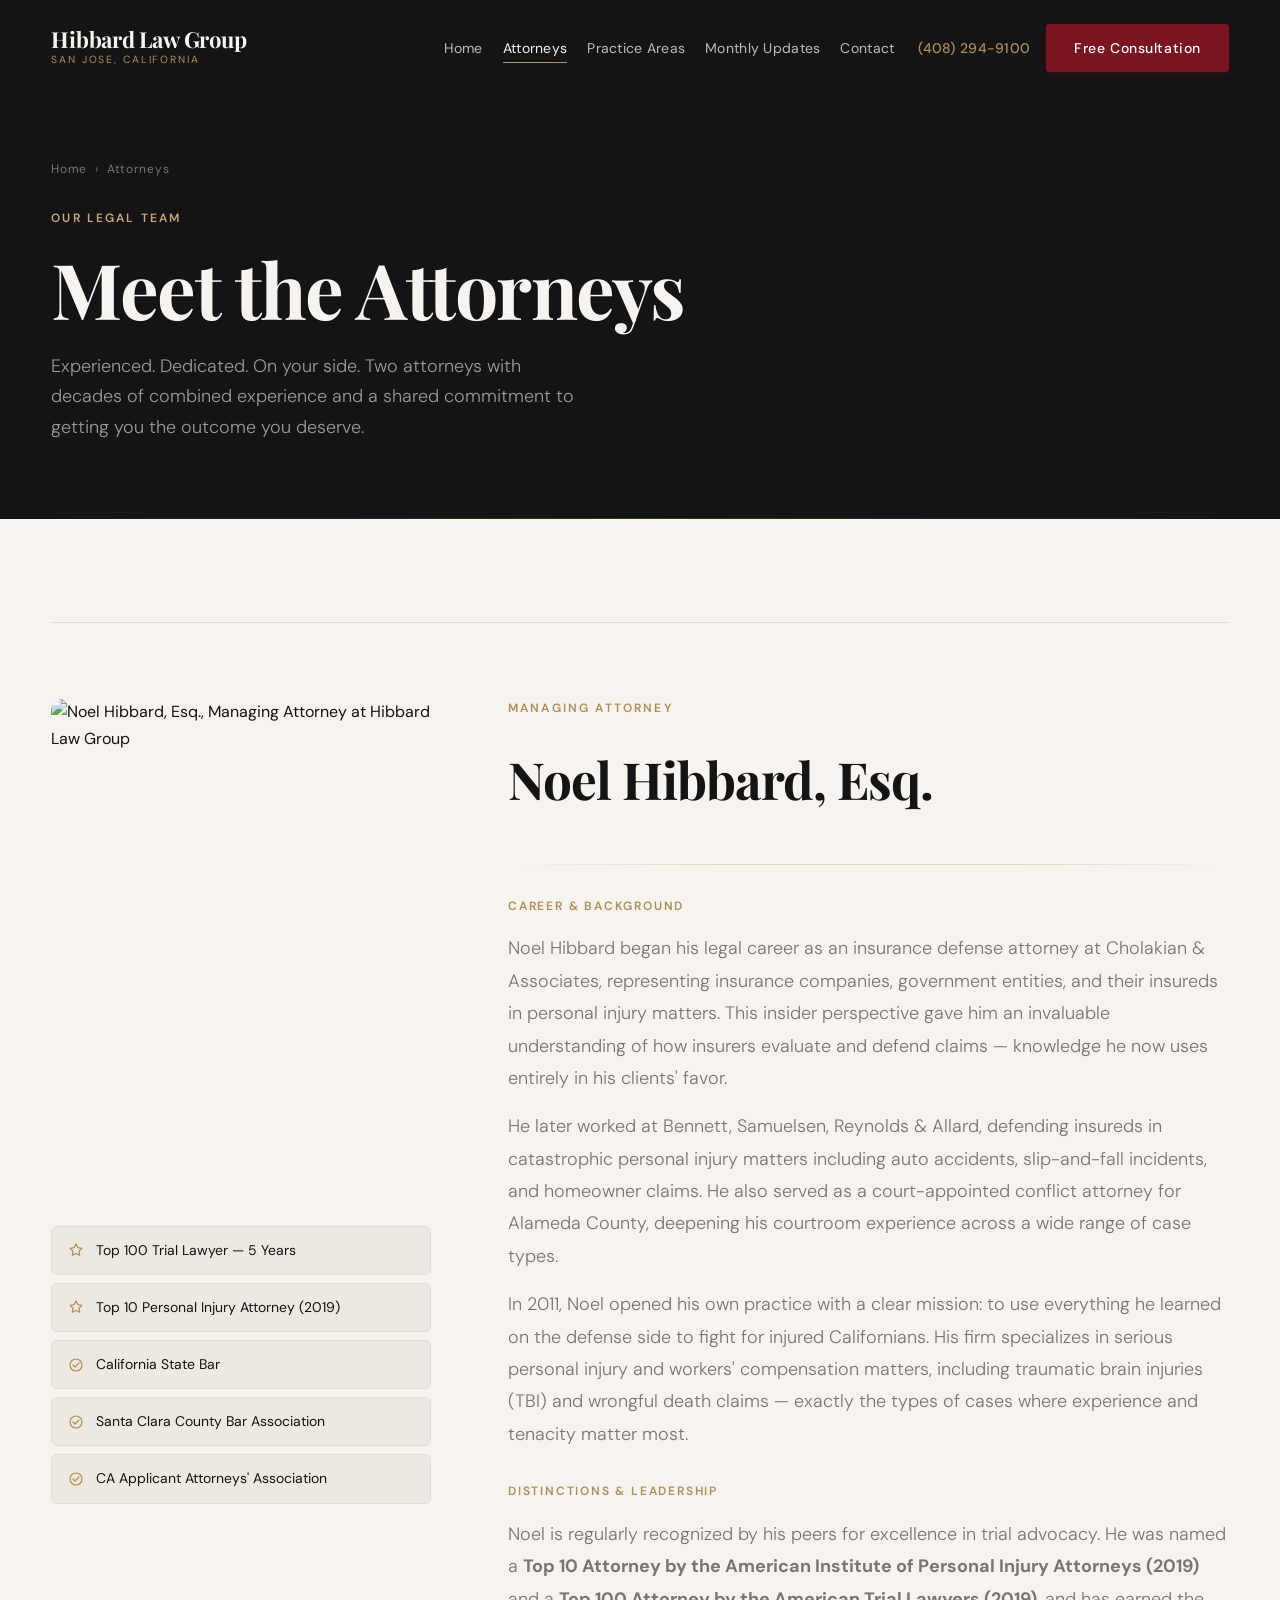
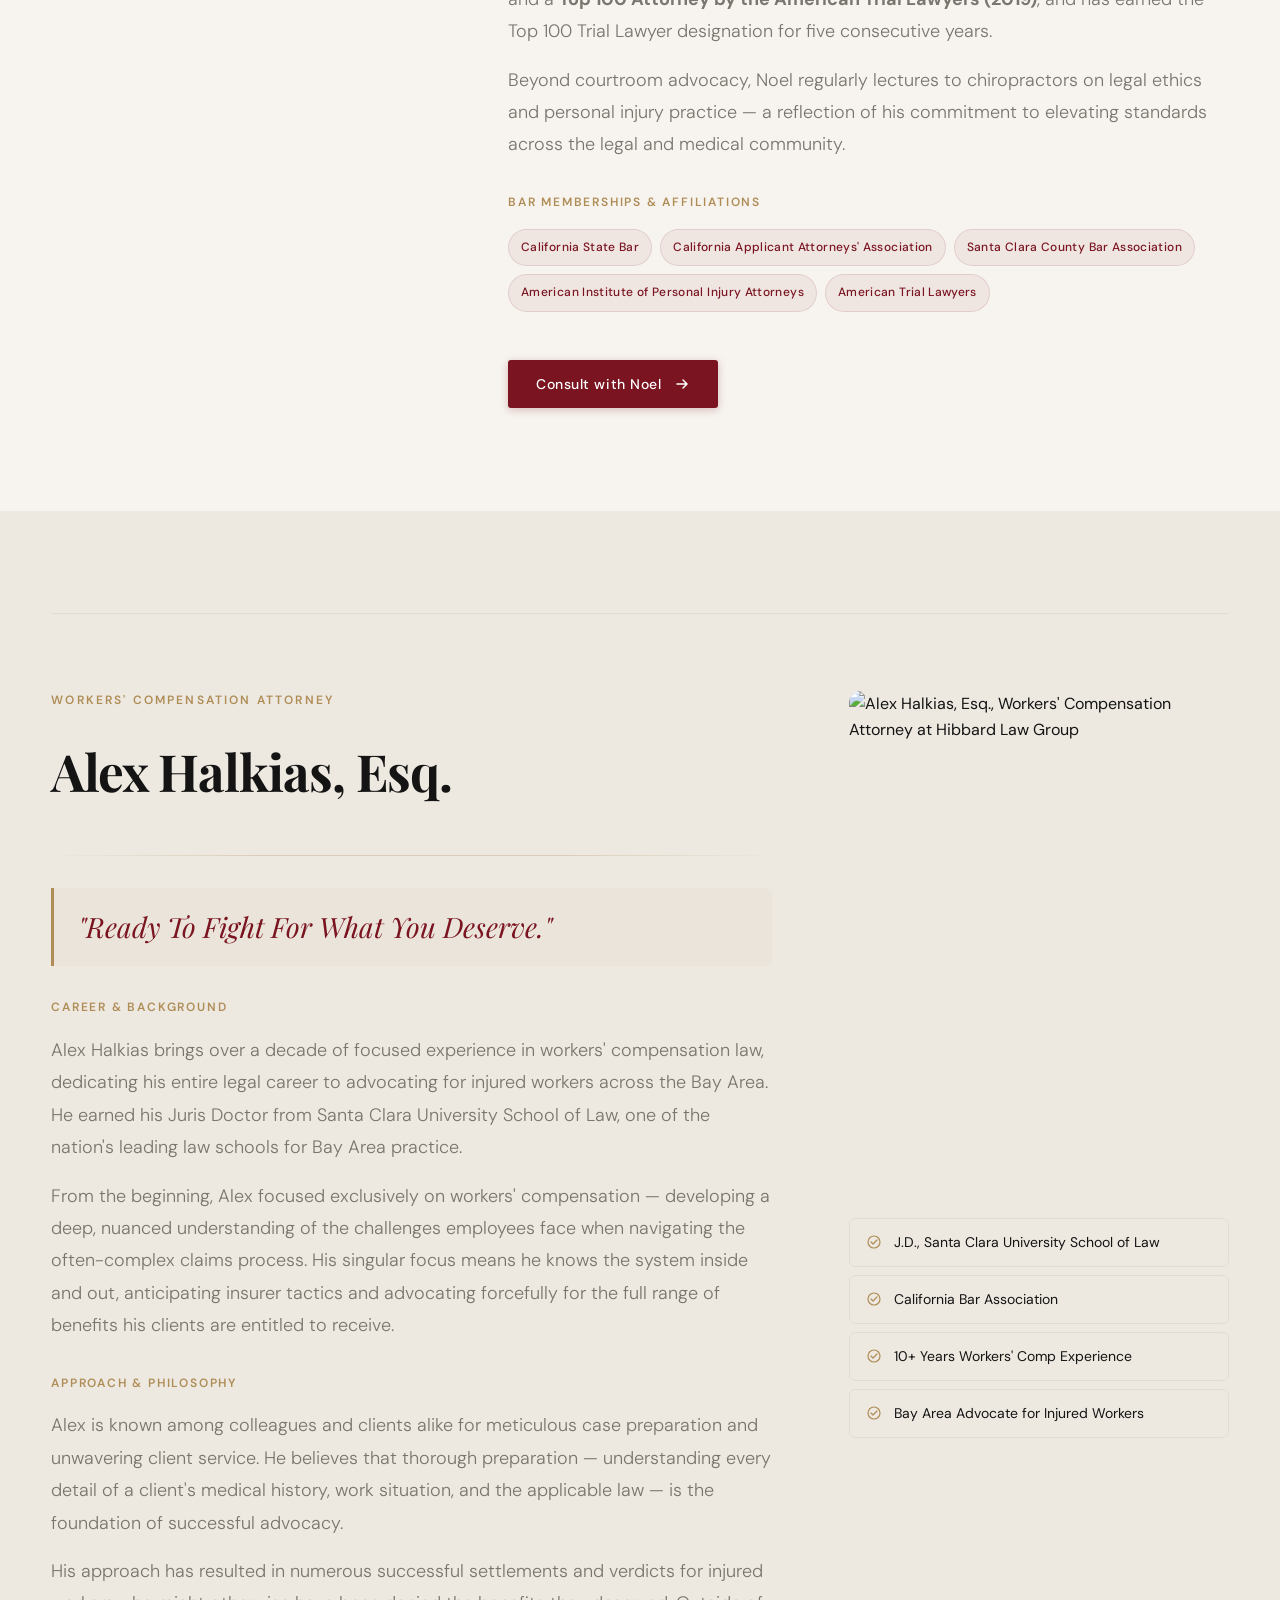
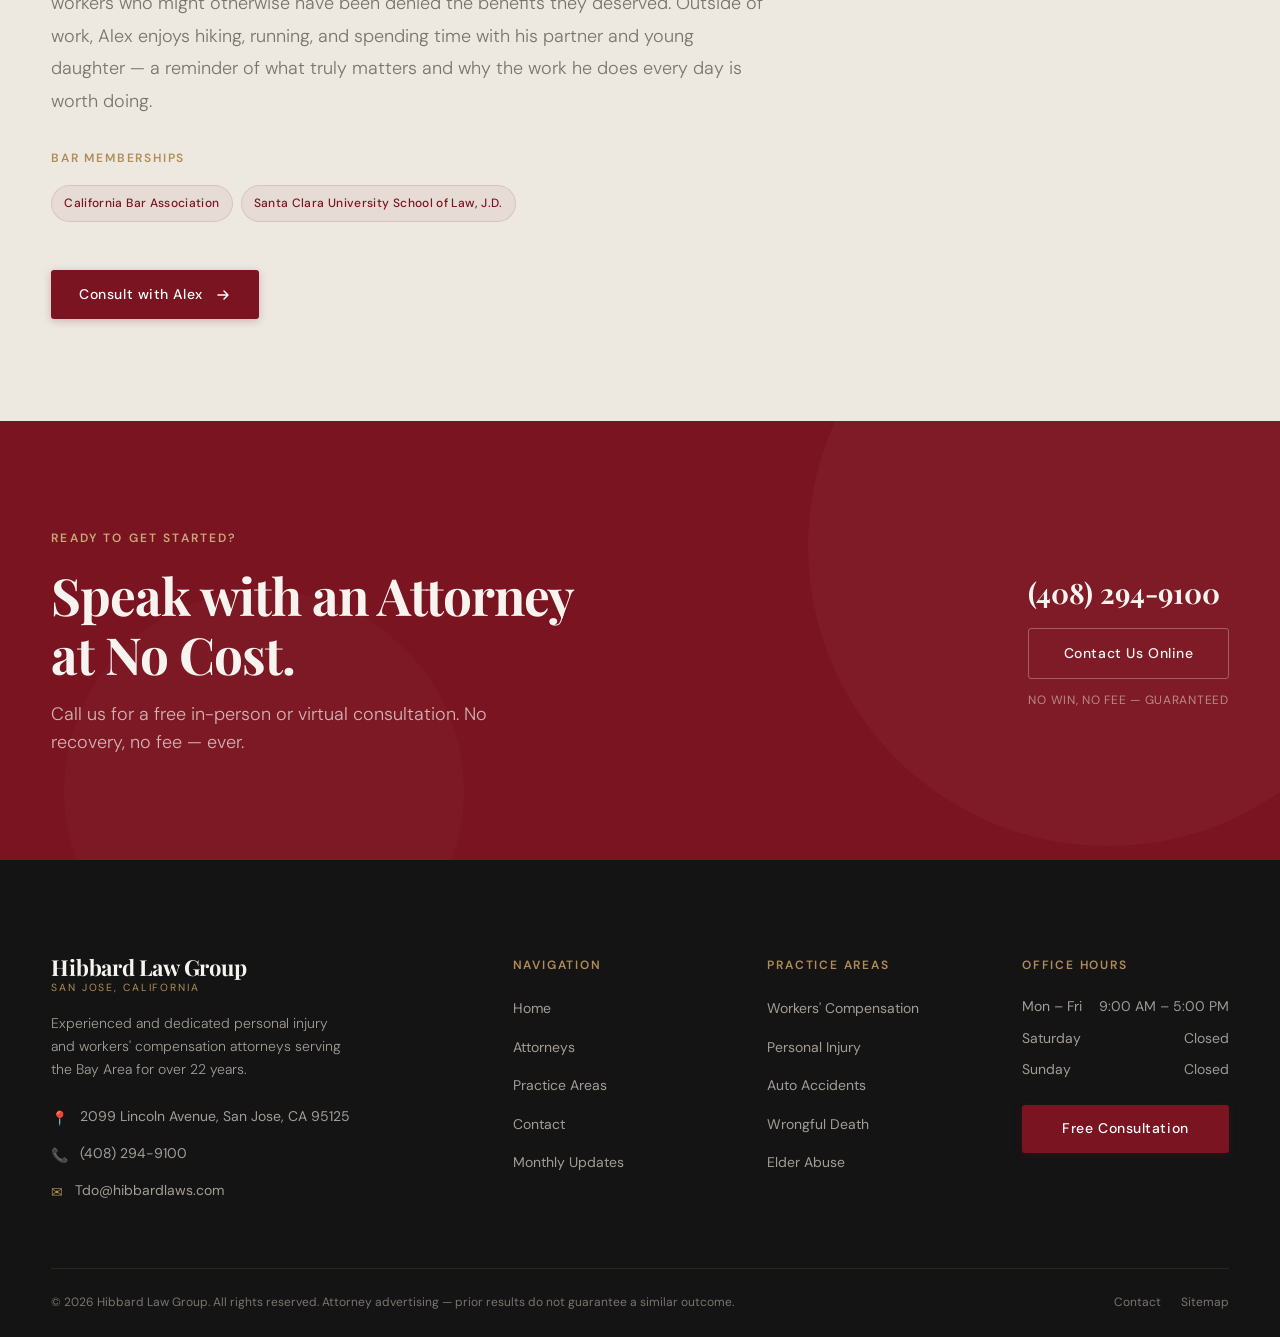
==== commit 12203b13: "Fix missing </ul> — header-cta was inside nav list causing two-line nav Co-Authored-By: Claude Sonne" ====
--- a/attorneys/index.html
+++ b/attorneys/index.html
@@ -55,32 +55,33 @@
   <header class="site-header" role="banner">
     <div class="container">
       <div class="site-header__inner">
-        <a href="/" class="site-header__logo" aria-label="Hibbard Law Group — Home">
+        <a href="../" class="site-header__logo" aria-label="Hibbard Law Group — Home">
           <span class="logo-wordmark">Hibbard Law Group</span>
           <span class="logo-sub">San Jose, California</span>
         </a>
         <nav class="site-nav" aria-label="Primary navigation">
           <ul class="nav-links" role="list">
-            <li><a href="/">Home</a></li>
+            <li><a href="../">Home</a></li>
             <li class="nav-dropdown">
-              <a href="/attorneys/" class="active" aria-haspopup="true">Attorneys</a>
+              <a href="../attorneys/" class="active" aria-haspopup="true">Attorneys</a>
               <div class="nav-dropdown__menu" role="menu">
-                <a href="/attorneys/#noel" role="menuitem">Noel Hibbard, Esq.</a>
-                <a href="/attorneys/#alex" role="menuitem">Alex Halkias, Esq.</a>
+                <a href="../attorneys/#noel" role="menuitem">Noel Hibbard, Esq.</a>
+                <a href="../attorneys/#alex" role="menuitem">Alex Halkias, Esq.</a>
               </div>
             </li>
             <li class="nav-dropdown">
-              <a href="/practice-areas/" aria-haspopup="true">Practice Areas</a>
+              <a href="../practice-areas/" aria-haspopup="true">Practice Areas</a>
               <div class="nav-dropdown__menu" role="menu">
-                <a href="/practice-areas/#workers-comp" role="menuitem">Workers' Compensation</a>
-                <a href="/practice-areas/#personal-injury" role="menuitem">Personal Injuries</a>
+                <a href="../practice-areas/#workers-comp" role="menuitem">Workers' Compensation</a>
+                <a href="../practice-areas/#personal-injury" role="menuitem">Personal Injuries</a>
               </div>
             </li>
-            <li><a href="/blog/">Monthly Updates</a></li>
-            <li><a href="/contact/">Contact</a></li>
+            <li><a href="../blog/">Monthly Updates</a></li>
+            <li><a href="../contact/">Contact</a></li>
+          </ul>
           <div class="header-cta">
             <a href="tel:+14082949100" class="header-phone">(408) 294-9100</a>
-            <a href="/contact/" class="btn btn--primary">Free Consultation</a>
+            <a href="../contact/" class="btn btn--primary">Free Consultation</a>
           </div>
           <button class="hamburger" aria-label="Open navigation menu" aria-expanded="false" aria-controls="mobile-nav">
             <span class="hamburger__line"></span>
@@ -98,28 +99,28 @@
     <div class="mobile-nav__panel">
       <nav aria-label="Mobile navigation">
         <ul class="mobile-nav__links" role="list">
-          <li><a href="/" class="mobile-nav__link">Home</a></li>
+          <li><a href="../" class="mobile-nav__link">Home</a></li>
           <li>
-            <a href="/attorneys/" class="mobile-nav__link">Attorneys</a>
+            <a href="../attorneys/" class="mobile-nav__link">Attorneys</a>
             <div class="mobile-nav__sub">
-              <a href="/attorneys/#noel">Noel Hibbard, Esq.</a>
-              <a href="/attorneys/#alex">Alex Halkias, Esq.</a>
+              <a href="../attorneys/#noel">Noel Hibbard, Esq.</a>
+              <a href="../attorneys/#alex">Alex Halkias, Esq.</a>
             </div>
           </li>
           <li>
-            <a href="/practice-areas/" class="mobile-nav__link">Practice Areas</a>
+            <a href="../practice-areas/" class="mobile-nav__link">Practice Areas</a>
             <div class="mobile-nav__sub">
-              <a href="/practice-areas/#workers-comp">Workers' Compensation</a>
-              <a href="/practice-areas/#personal-injury">Personal Injuries</a>
+              <a href="../practice-areas/#workers-comp">Workers' Compensation</a>
+              <a href="../practice-areas/#personal-injury">Personal Injuries</a>
             </div>
           </li>
-          <li><a href="/blog/" class="mobile-nav__link">Monthly Updates</a></li>
-          <li><a href="/contact/" class="mobile-nav__link">Contact</a></li>
+          <li><a href="../blog/" class="mobile-nav__link">Monthly Updates</a></li>
+          <li><a href="../contact/" class="mobile-nav__link">Contact</a></li>
         </ul>
       </nav>
       <div class="mobile-nav__footer">
         <a href="tel:+14082949100">(408) 294-9100</a>
-        <a href="/contact/" class="btn btn--primary" style="width:100%;justify-content:center;">Free Consultation</a>
+        <a href="../contact/" class="btn btn--primary" style="width:100%;justify-content:center;">Free Consultation</a>
       </div>
     </div>
   </div>
@@ -130,7 +131,7 @@
     <section class="page-hero">
       <div class="container">
         <nav class="page-hero__breadcrumb" aria-label="Breadcrumb">
-          <a href="/">Home</a>
+          <a href="../">Home</a>
           <span aria-hidden="true">›</span>
           <span aria-current="page">Attorneys</span>
         </nav>
@@ -237,7 +238,7 @@
             </div>
 
             <div class="gsap-reveal" style="margin-top:var(--sp-4);">
-              <a href="/contact/" class="btn btn--primary">
+              <a href="../contact/" class="btn btn--primary">
                 Consult with Noel
                 <svg width="16" height="16" viewBox="0 0 16 16" fill="none" aria-hidden="true">
                   <path d="M3 8h10M9 4l4 4-4 4" stroke="currentColor" stroke-width="1.5" stroke-linecap="round" stroke-linejoin="round"/>
@@ -335,7 +336,7 @@
             </div>
 
             <div class="gsap-reveal" style="margin-top:var(--sp-4);">
-              <a href="/contact/" class="btn btn--primary">
+              <a href="../contact/" class="btn btn--primary">
                 Consult with Alex
                 <svg width="16" height="16" viewBox="0 0 16 16" fill="none" aria-hidden="true">
                   <path d="M3 8h10M9 4l4 4-4 4" stroke="currentColor" stroke-width="1.5" stroke-linecap="round" stroke-linejoin="round"/>
@@ -363,7 +364,7 @@
           </div>
           <div class="consult-cta__actions gsap-reveal">
             <a href="tel:+14082949100" class="consult-cta__phone">(408) 294-9100</a>
-            <a href="/contact/" class="btn btn--ghost" style="width:100%;justify-content:center;">Contact Us Online</a>
+            <a href="../contact/" class="btn btn--ghost" style="width:100%;justify-content:center;">Contact Us Online</a>
             <span class="consult-cta__fee">No Win, No Fee — Guaranteed</span>
           </div>
         </div>
@@ -377,7 +378,7 @@
     <div class="container">
       <div class="footer__top">
         <div class="footer__brand">
-          <a href="/" class="site-header__logo">
+          <a href="../" class="site-header__logo">
             <span class="logo-wordmark">Hibbard Law Group</span>
             <span class="logo-sub">San Jose, California</span>
           </a>
@@ -400,20 +401,20 @@
         <div>
           <div class="footer__col-title">Navigation</div>
           <ul class="footer__links">
-            <li><a href="/">Home</a></li>
-            <li><a href="/attorneys/">Attorneys</a></li>
-            <li><a href="/practice-areas/">Practice Areas</a></li>
-            <li><a href="/contact/">Contact</a></li>
-            <li><a href="/blog/">Monthly Updates</a></li>
+            <li><a href="../">Home</a></li>
+            <li><a href="../attorneys/">Attorneys</a></li>
+            <li><a href="../practice-areas/">Practice Areas</a></li>
+            <li><a href="../contact/">Contact</a></li>
+            <li><a href="../blog/">Monthly Updates</a></li>
         </div>
         <div>
           <div class="footer__col-title">Practice Areas</div>
           <ul class="footer__links">
-            <li><a href="/practice-areas/#workers-comp">Workers' Compensation</a></li>
-            <li><a href="/practice-areas/#personal-injury">Personal Injury</a></li>
-            <li><a href="/practice-areas/#auto">Auto Accidents</a></li>
-            <li><a href="/practice-areas/#wrongful-death">Wrongful Death</a></li>
-            <li><a href="/practice-areas/#elder-abuse">Elder Abuse</a></li>
+            <li><a href="../practice-areas/#workers-comp">Workers' Compensation</a></li>
+            <li><a href="../practice-areas/#personal-injury">Personal Injury</a></li>
+            <li><a href="../practice-areas/#auto">Auto Accidents</a></li>
+            <li><a href="../practice-areas/#wrongful-death">Wrongful Death</a></li>
+            <li><a href="../practice-areas/#elder-abuse">Elder Abuse</a></li>
           </ul>
         </div>
         <div>
@@ -424,21 +425,21 @@
             <div class="footer__hours-row"><span class="footer__hours-day">Sunday</span><span class="footer__hours-time">Closed</span></div>
           </div>
           <div style="margin-top:var(--sp-6);">
-            <a href="/contact/" class="btn btn--primary" style="width:100%;justify-content:center;font-size:var(--text-sm);">Free Consultation</a>
+            <a href="../contact/" class="btn btn--primary" style="width:100%;justify-content:center;font-size:var(--text-sm);">Free Consultation</a>
           </div>
         </div>
       </div>
       <div class="footer__bottom">
         <p class="footer__copyright">&copy; <span id="year"></span> Hibbard Law Group. All rights reserved. Attorney advertising — prior results do not guarantee a similar outcome.</p>
         <div class="footer__legal-links">
-          <a href="/contact/">Contact</a>
-          <a href="/sitemap.xml">Sitemap</a>
+          <a href="../contact/">Contact</a>
+          <a href="../sitemap.xml">Sitemap</a>
         </div>
       </div>
     </div>
   </footer>
 
-  <a href="/contact/" class="floating-cta btn btn--primary" aria-label="Get a free consultation">Free Consultation</a>
+  <a href="../contact/" class="floating-cta btn btn--primary" aria-label="Get a free consultation">Free Consultation</a>
 
   <script src="https://cdnjs.cloudflare.com/ajax/libs/gsap/3.12.5/gsap.min.js"></script>
   <script src="https://cdnjs.cloudflare.com/ajax/libs/gsap/3.12.5/ScrollTrigger.min.js"></script>
--- a/assets/css/styles.css
+++ b/assets/css/styles.css
@@ -337,7 +337,7 @@
   display: flex;
   align-items: center;
   justify-content: space-between;
-  gap: var(--sp-8);
+  gap: var(--sp-6);
 }
 
 .site-header__logo {
@@ -369,13 +369,16 @@
 .site-nav {
   display: flex;
   align-items: center;
-  gap: var(--sp-8);
+  gap: var(--sp-6);
+  flex-shrink: 0;
 }
 
 .nav-links {
   display: flex;
   align-items: center;
-  gap: var(--sp-6);
+  gap: var(--sp-5);
+  flex-wrap: nowrap;
+  white-space: nowrap;
 }
 
 .nav-links a {
@@ -2206,6 +2209,10 @@
 
 /* ── RESPONSIVE ── */
 @media (max-width: 1100px) {
+  .nav-links, .header-cta { display: none; }
+  .hamburger { display: flex; }
+  .floating-cta { display: flex; }
+
   .footer__top {
     grid-template-columns: 1fr 1fr;
     gap: var(--sp-8);
@@ -2214,10 +2221,6 @@
 }
 
 @media (max-width: 900px) {
-  .nav-links, .header-cta { display: none; }
-  .hamburger { display: flex; }
-  .floating-cta { display: flex; }
-
   .about__grid { grid-template-columns: 1fr; }
   .about__img-col { order: -1; }
   .about__img-frame { aspect-ratio: 16/9; }
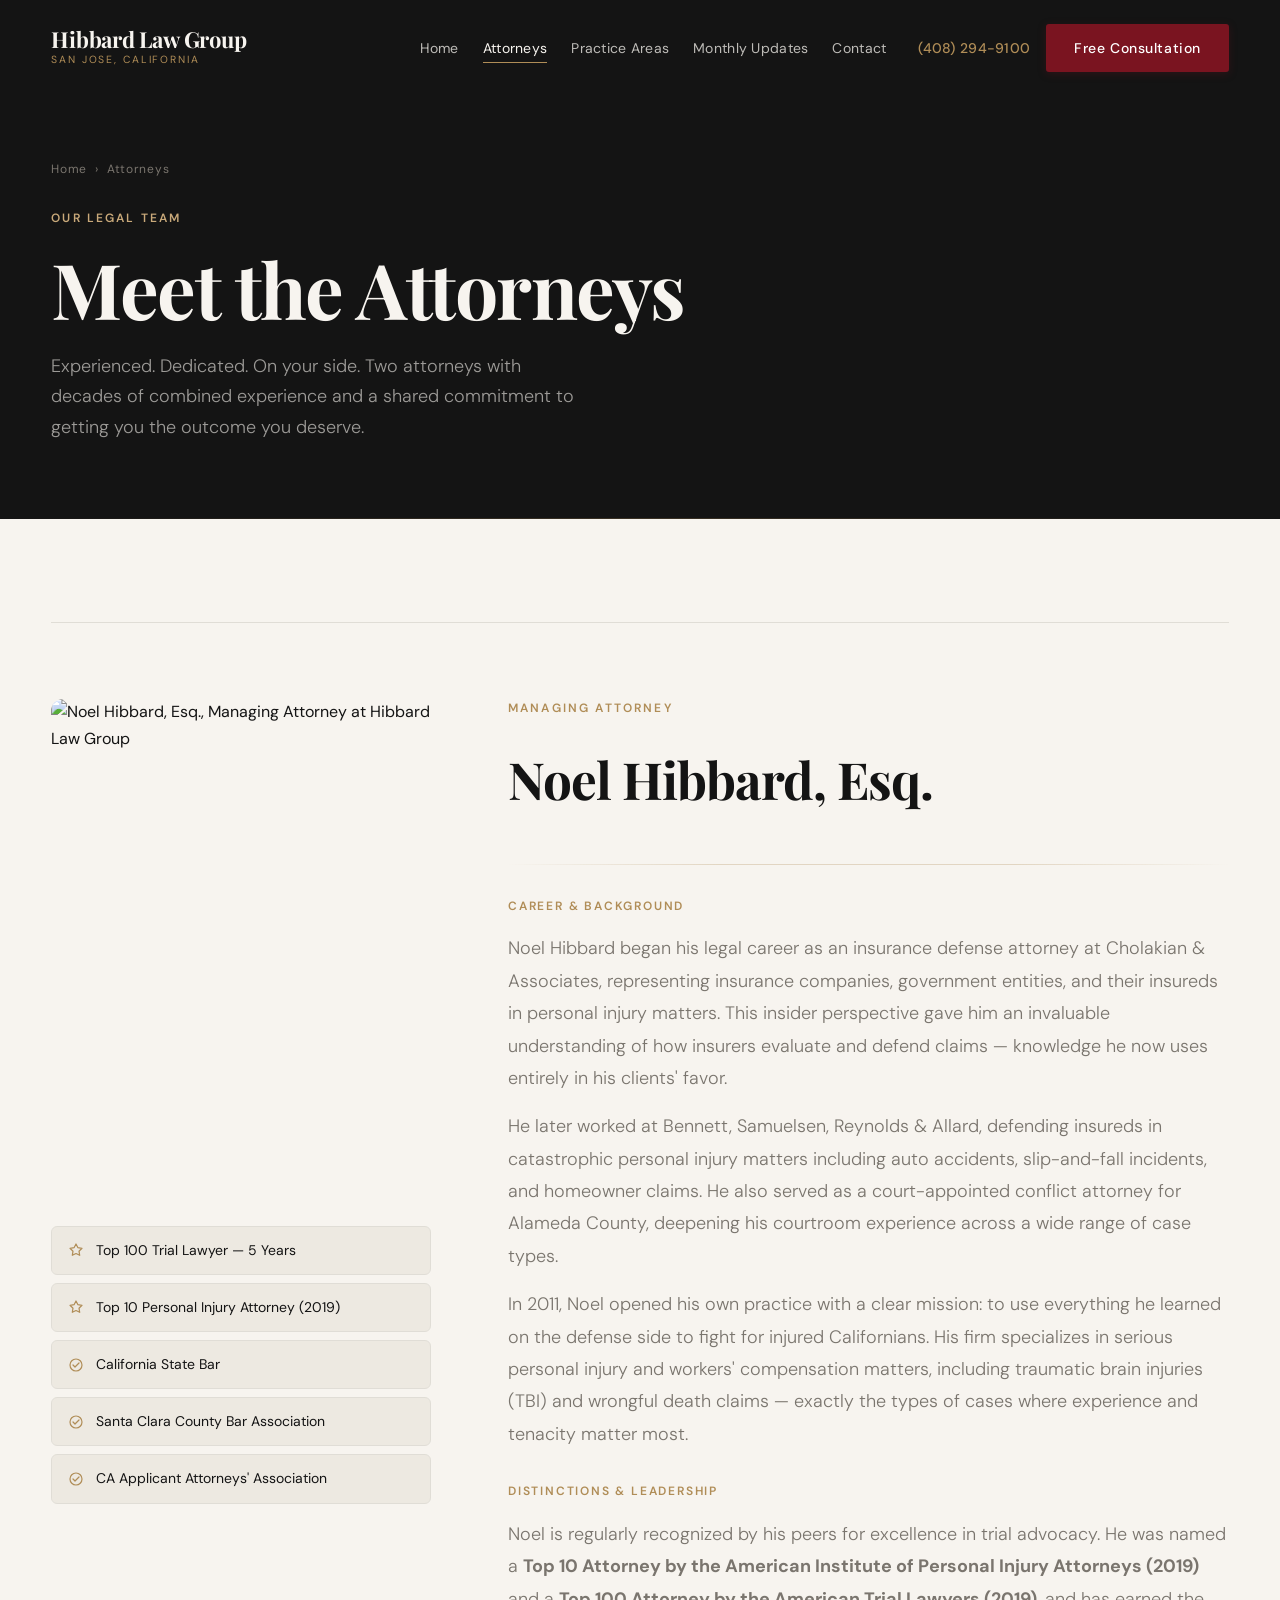
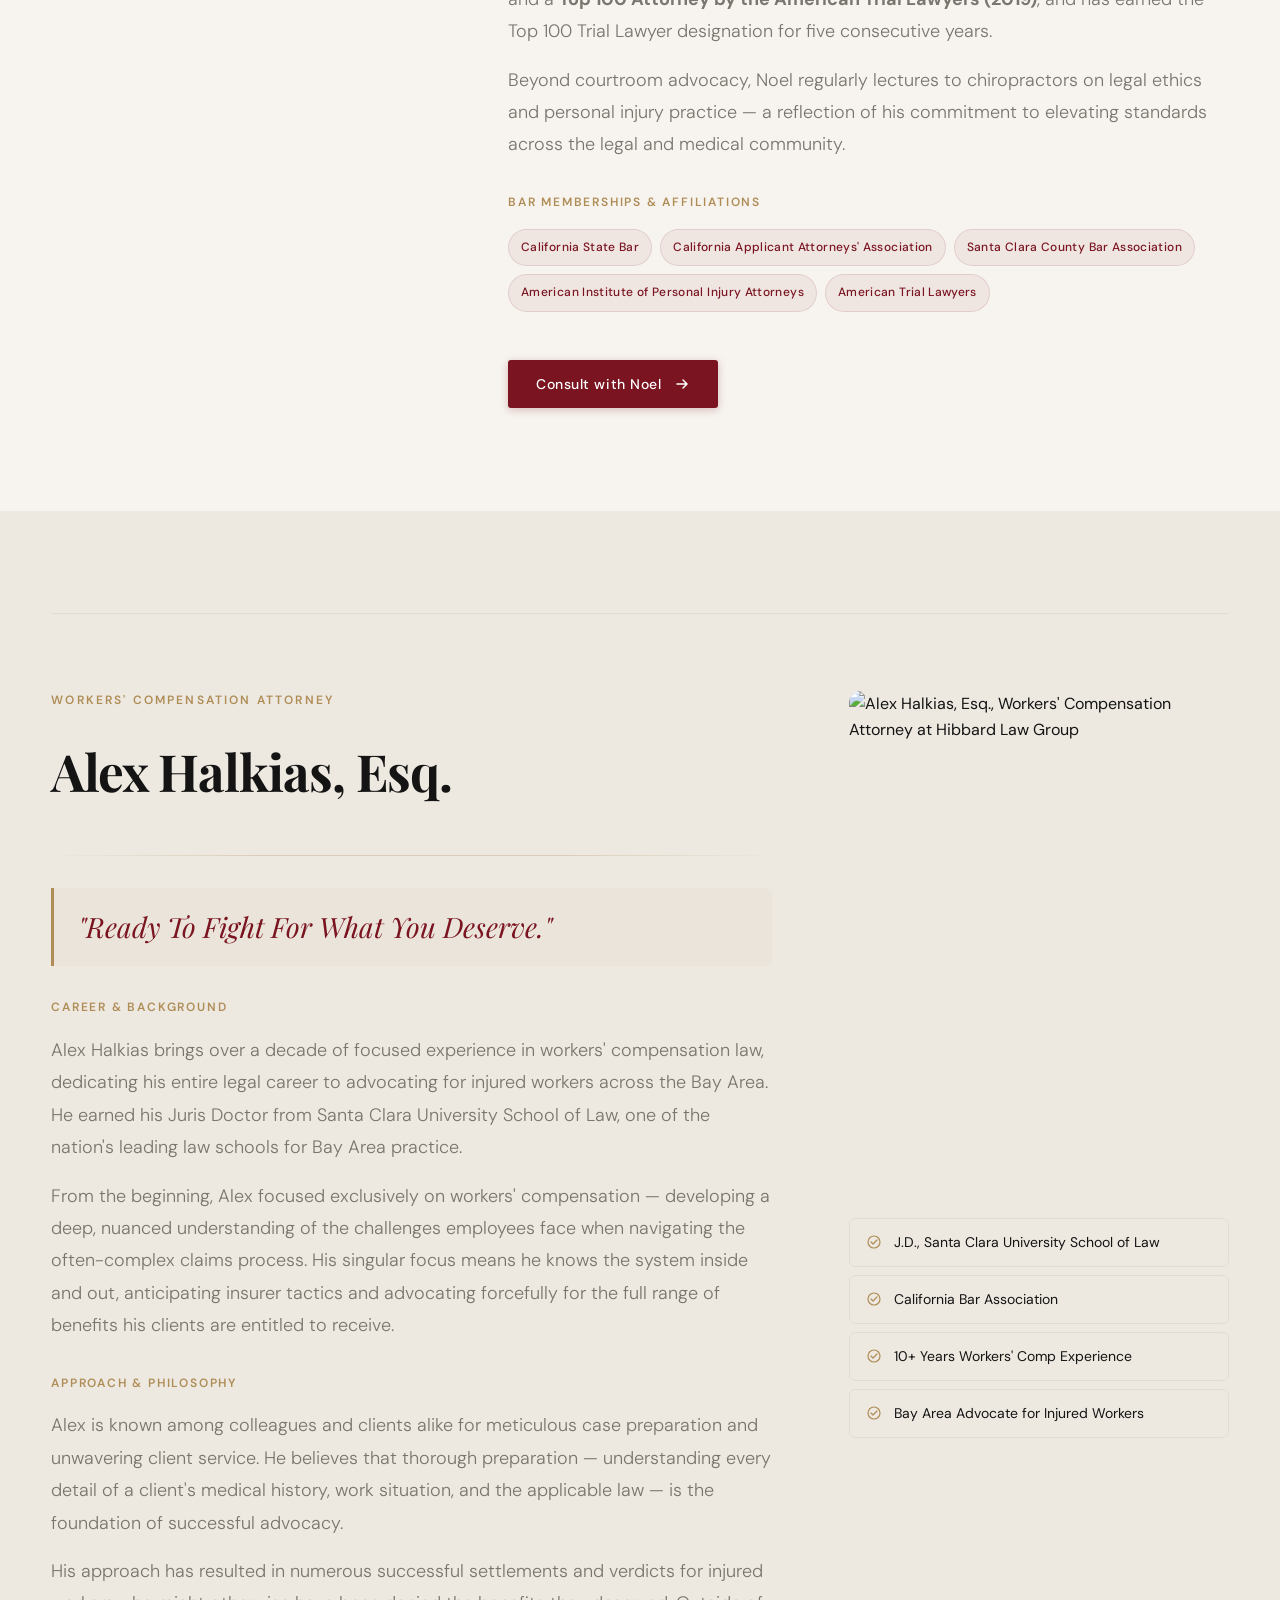
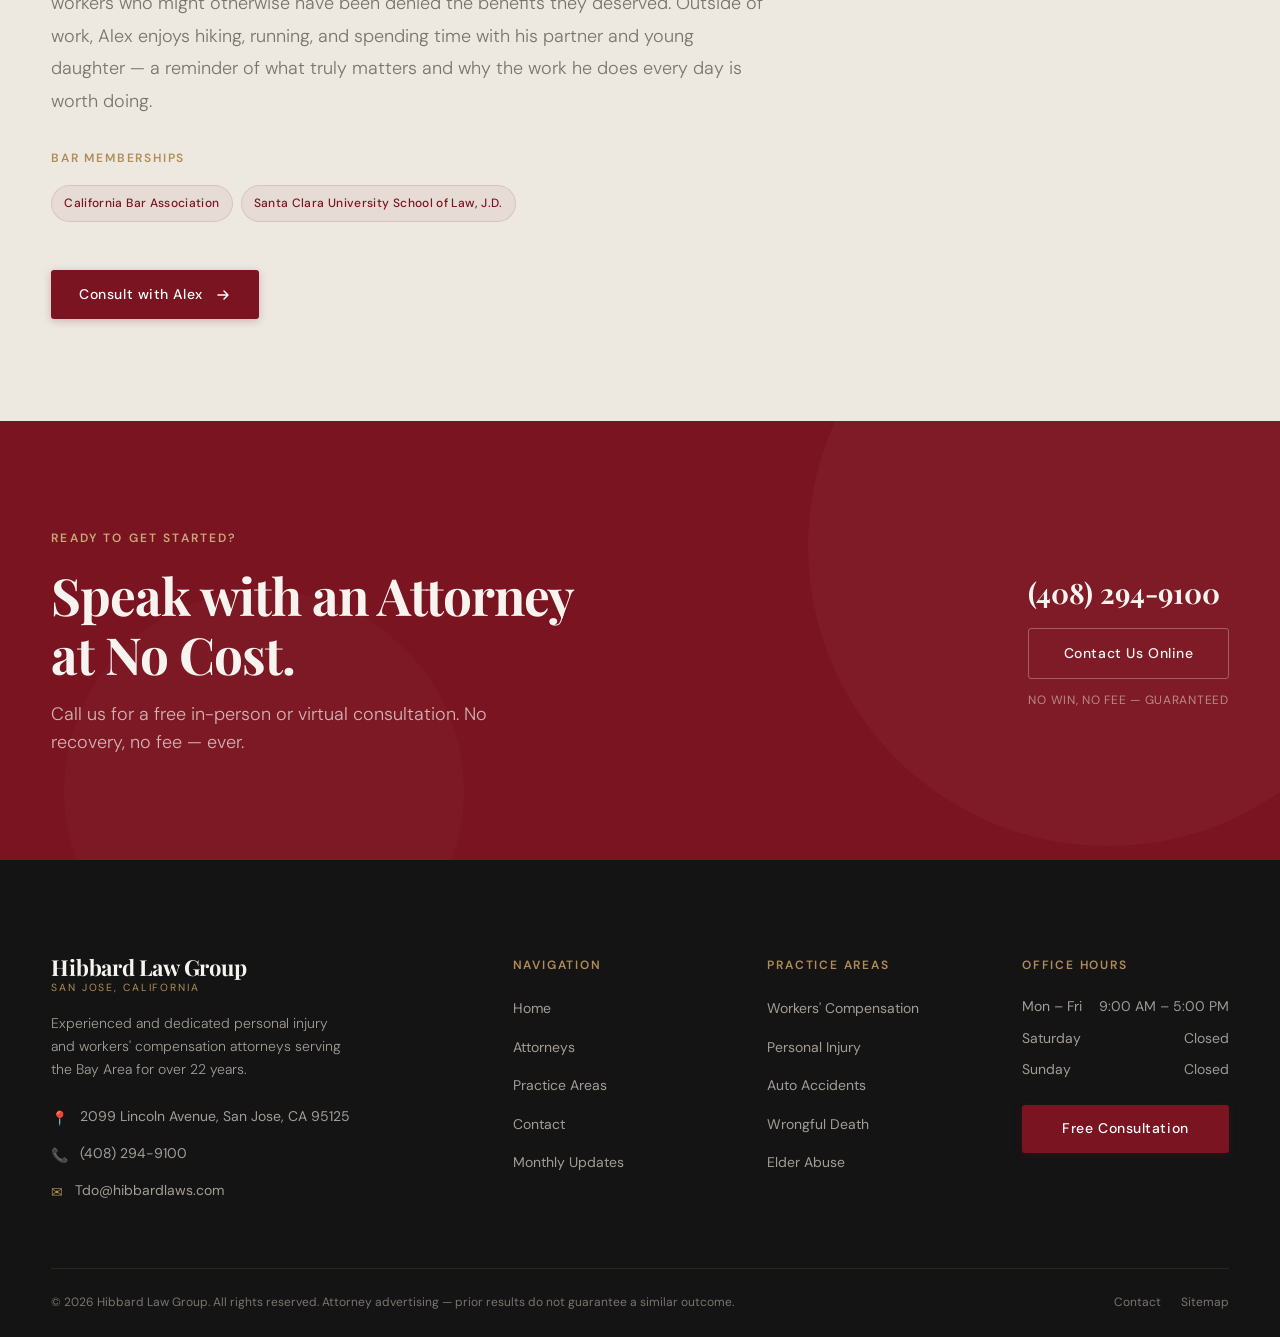
==== commit 1ba88b0b: "Fix stray </div> after body tag + cache-bust CSS with ?v=4 Co-Authored-By: Claude Sonnet 4.6 <norepl" ====
--- a/attorneys/index.html
+++ b/attorneys/index.html
@@ -15,7 +15,7 @@
 
   <link rel="canonical" href="https://hibbardlaws.com/attorneys/" />
   <link rel="icon" type="image/svg+xml" href="data:image/svg+xml,<svg xmlns='http://www.w3.org/2000/svg' viewBox='0 0 100 100'><rect width='100' height='100' rx='8' fill='%237A1420'/><text y='.9em' font-size='80' text-anchor='middle' x='50' fill='white' font-family='Georgia,serif' font-weight='700'>H</text></svg>" />
-  <link rel="stylesheet" href="../assets/css/styles.css" />
+  <link rel="stylesheet" href="../assets/css/styles.css?v=4" />
 
   <script type="application/ld+json">
   [
@@ -48,9 +48,6 @@
 </head>
 <body>
 
-
-  </div>
-
   <!-- ── HEADER ── -->
   <header class="site-header" role="banner">
     <div class="container">
--- a/assets/css/styles.css
+++ b/assets/css/styles.css
@@ -337,7 +337,7 @@
   display: flex;
   align-items: center;
   justify-content: space-between;
-  gap: var(--sp-6);
+  gap: var(--sp-8);
 }
 
 .site-header__logo {
@@ -369,16 +369,14 @@
 .site-nav {
   display: flex;
   align-items: center;
+  gap: var(--sp-8);
+}
+
+.nav-links {
+  display: flex;
+  align-items: center;
   gap: var(--sp-6);
-  flex-shrink: 0;
-}
-
-.nav-links {
-  display: flex;
-  align-items: center;
-  gap: var(--sp-5);
-  flex-wrap: nowrap;
-  white-space: nowrap;
+  list-style: none;
 }
 
 .nav-links a {
@@ -2209,10 +2207,6 @@
 
 /* ── RESPONSIVE ── */
 @media (max-width: 1100px) {
-  .nav-links, .header-cta { display: none; }
-  .hamburger { display: flex; }
-  .floating-cta { display: flex; }
-
   .footer__top {
     grid-template-columns: 1fr 1fr;
     gap: var(--sp-8);
@@ -2221,6 +2215,10 @@
 }
 
 @media (max-width: 900px) {
+  .nav-links, .header-cta { display: none; }
+  .hamburger { display: flex; }
+  .floating-cta { display: flex; }
+
   .about__grid { grid-template-columns: 1fr; }
   .about__img-col { order: -1; }
   .about__img-frame { aspect-ratio: 16/9; }
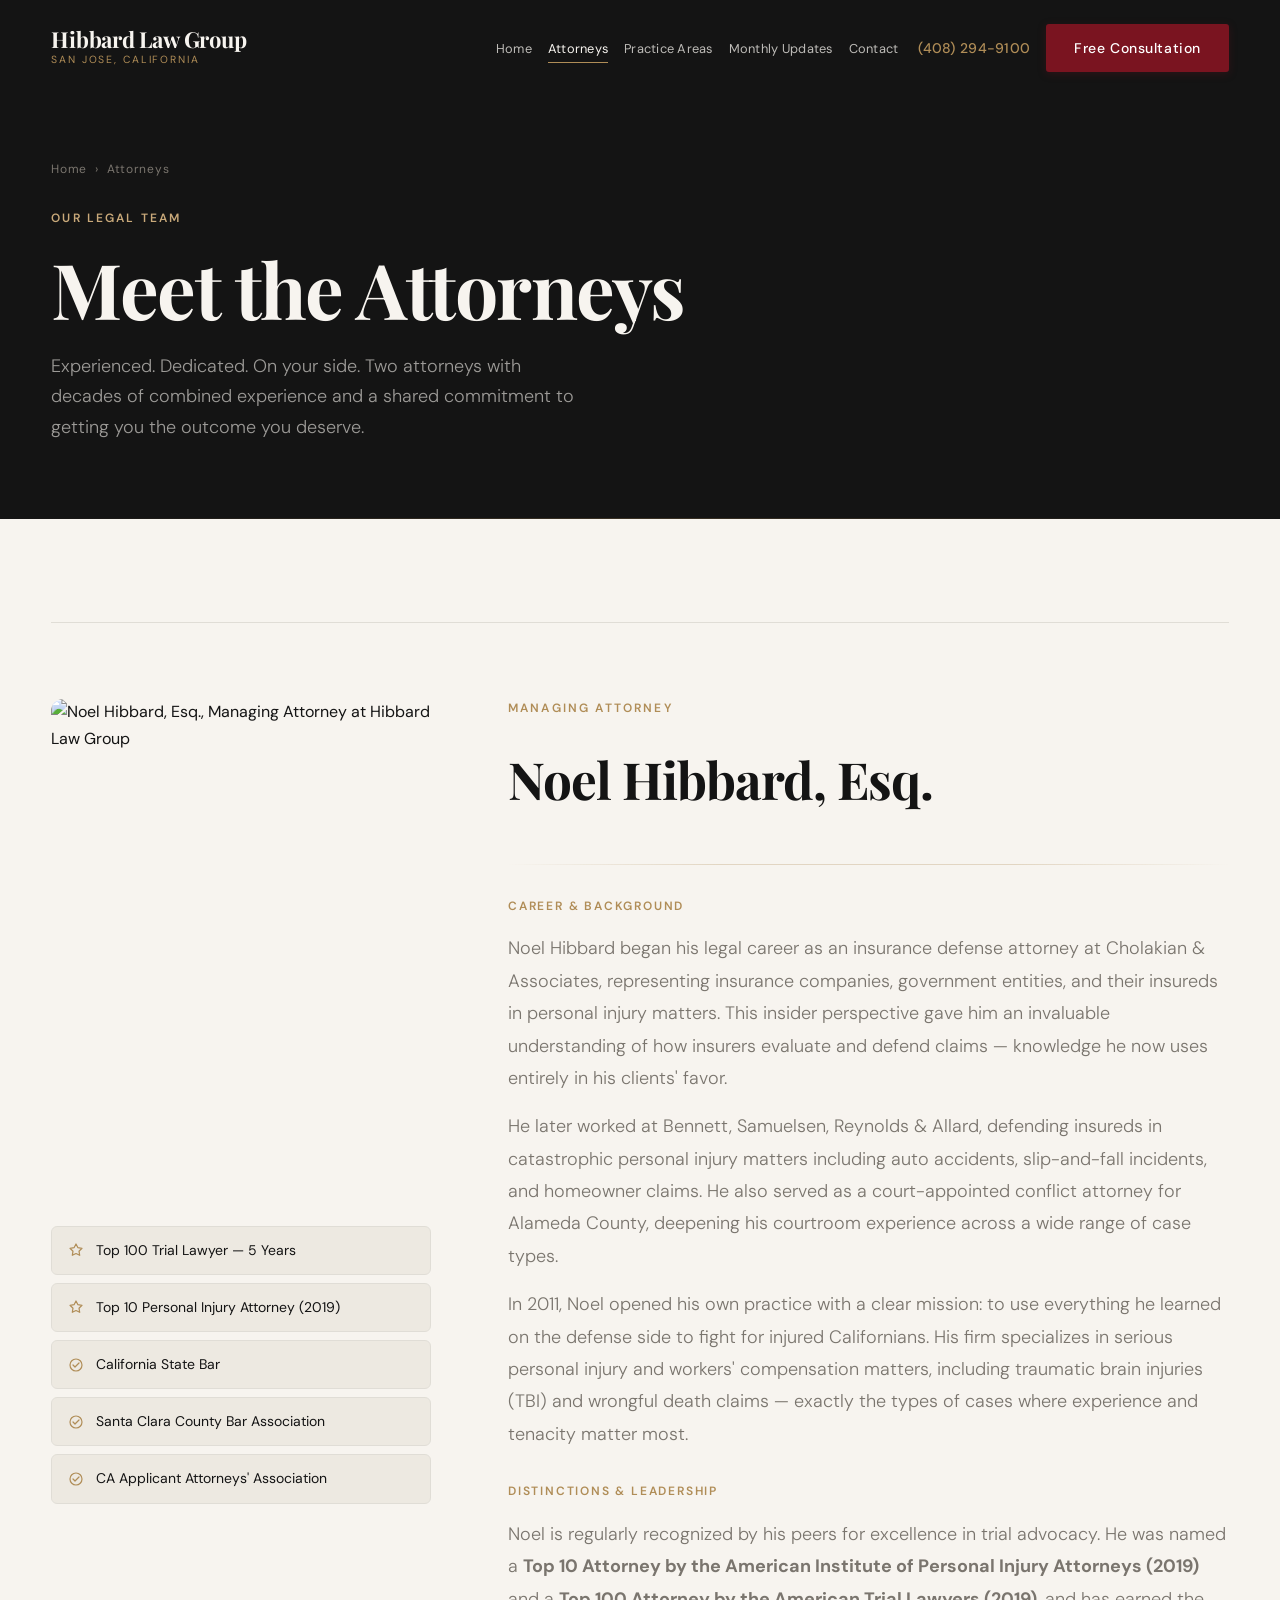
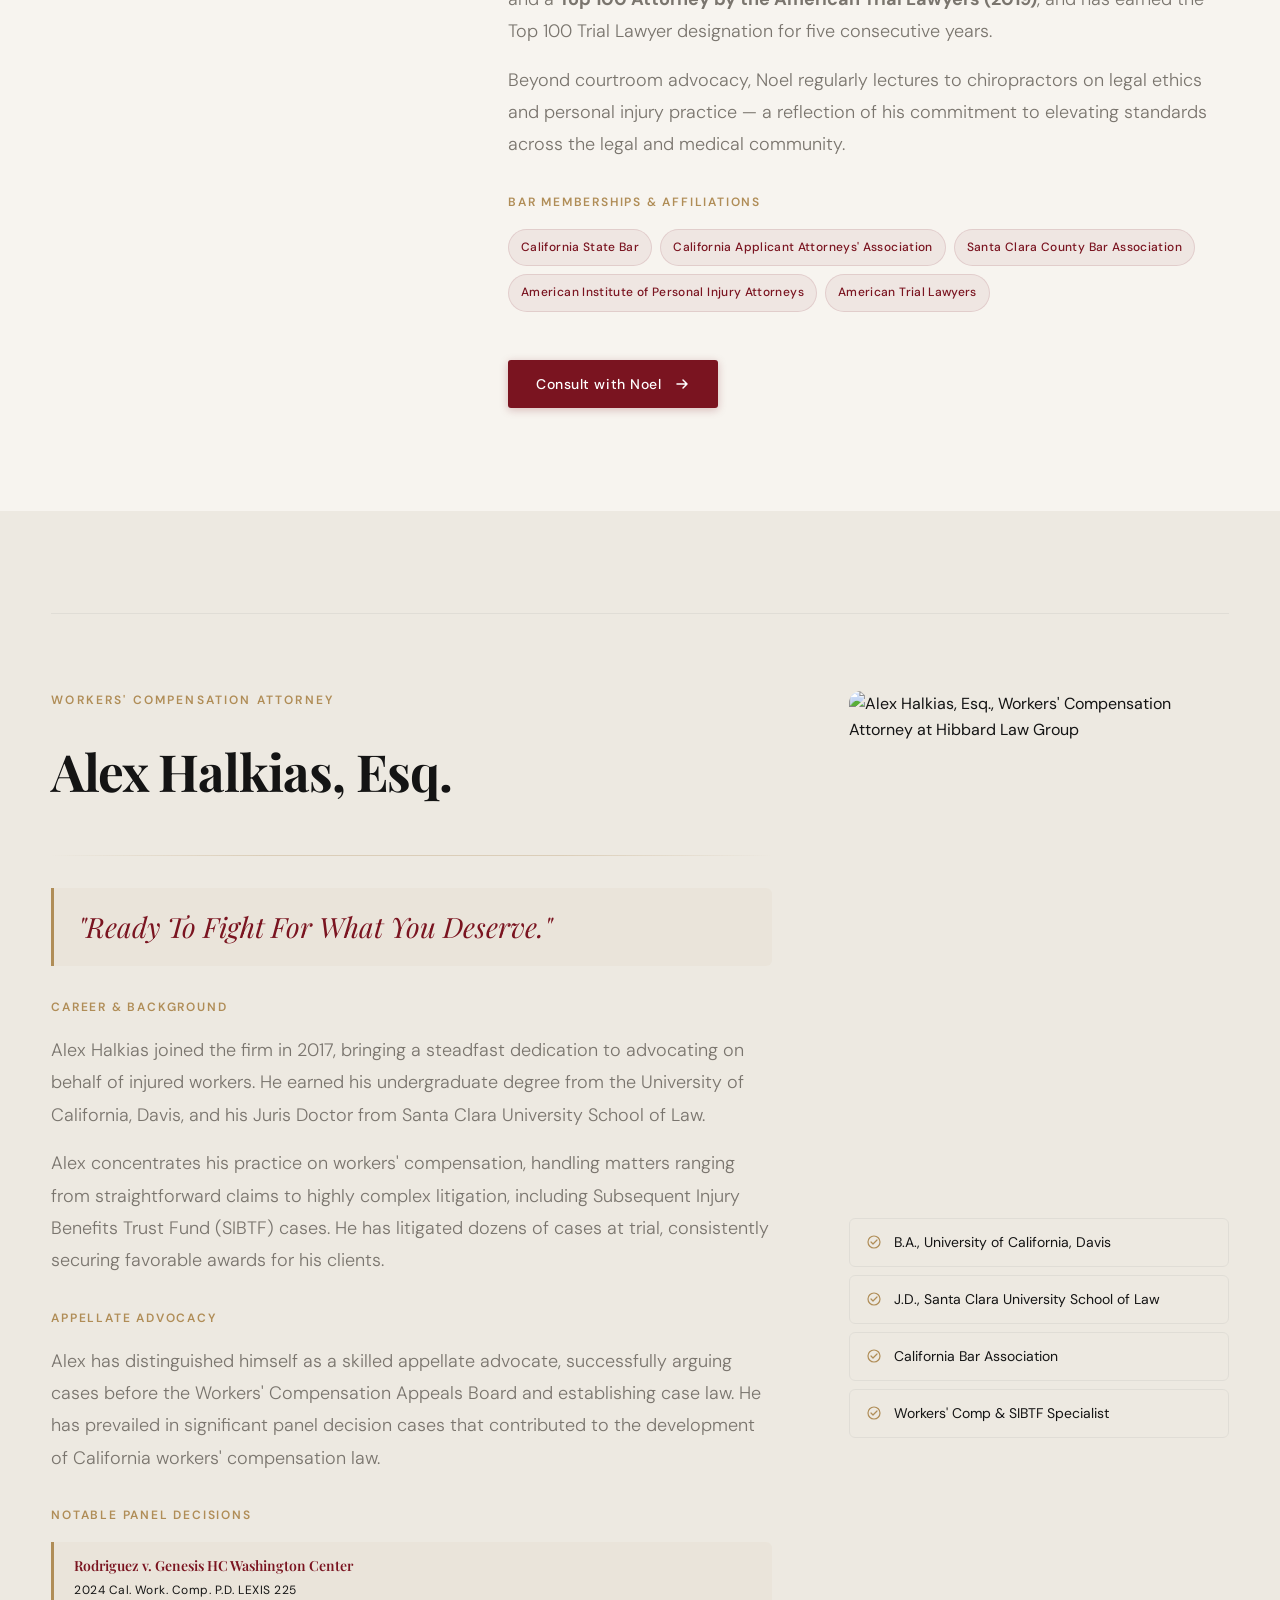
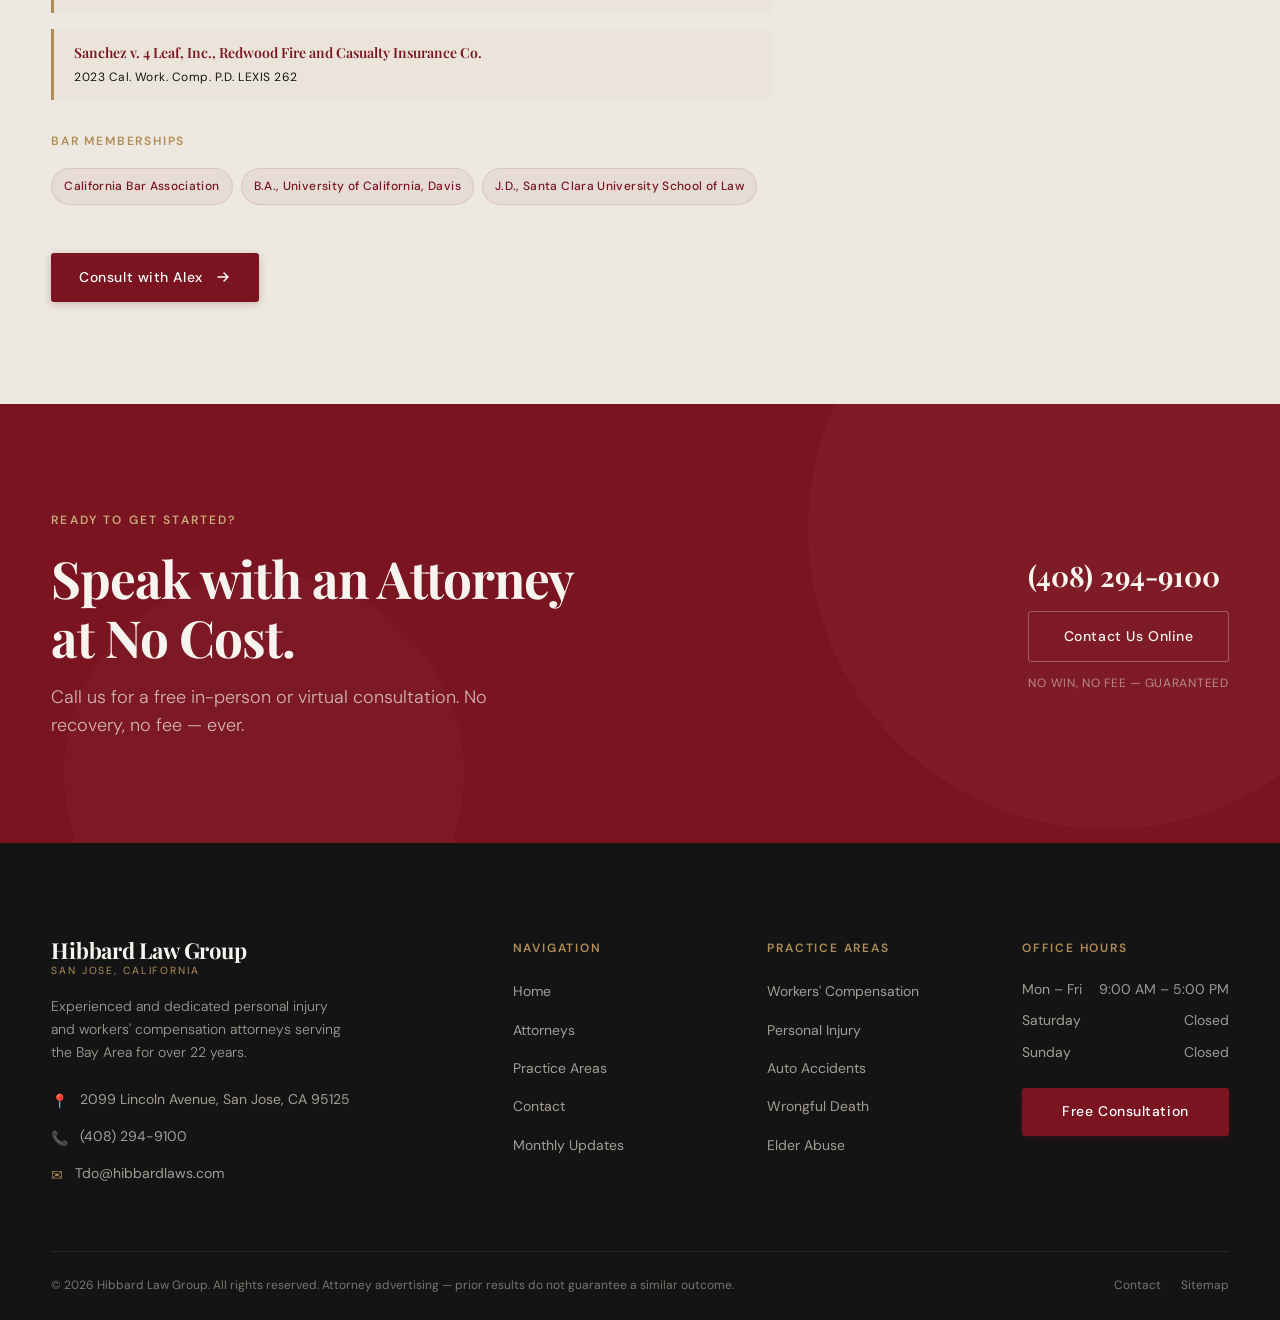
==== commit afe7c4db: "Update Alex Halkias bio with accurate background and add notable panel decisions" ====
--- a/attorneys/index.html
+++ b/attorneys/index.html
@@ -269,6 +269,13 @@
                   <circle cx="8" cy="8" r="6" stroke="currentColor" stroke-width="1.2"/>
                   <path d="M5 8l2 2 4-4" stroke="currentColor" stroke-width="1.2" stroke-linecap="round" stroke-linejoin="round"/>
                 </svg>
+                B.A., University of California, Davis
+              </div>
+              <div class="attorney-badge gsap-stagger-child">
+                <svg class="attorney-badge__icon" width="16" height="16" viewBox="0 0 16 16" fill="none" aria-hidden="true">
+                  <circle cx="8" cy="8" r="6" stroke="currentColor" stroke-width="1.2"/>
+                  <path d="M5 8l2 2 4-4" stroke="currentColor" stroke-width="1.2" stroke-linecap="round" stroke-linejoin="round"/>
+                </svg>
                 J.D., Santa Clara University School of Law
               </div>
               <div class="attorney-badge gsap-stagger-child">
@@ -283,14 +290,7 @@
                   <circle cx="8" cy="8" r="6" stroke="currentColor" stroke-width="1.2"/>
                   <path d="M5 8l2 2 4-4" stroke="currentColor" stroke-width="1.2" stroke-linecap="round" stroke-linejoin="round"/>
                 </svg>
-                10+ Years Workers' Comp Experience
-              </div>
-              <div class="attorney-badge gsap-stagger-child">
-                <svg class="attorney-badge__icon" width="16" height="16" viewBox="0 0 16 16" fill="none" aria-hidden="true">
-                  <circle cx="8" cy="8" r="6" stroke="currentColor" stroke-width="1.2"/>
-                  <path d="M5 8l2 2 4-4" stroke="currentColor" stroke-width="1.2" stroke-linecap="round" stroke-linejoin="round"/>
-                </svg>
-                Bay Area Advocate for Injured Workers
+                Workers' Comp &amp; SIBTF Specialist
               </div>
             </div>
           </aside>
@@ -307,28 +307,40 @@
             <div class="gsap-reveal">
               <div class="attorney-section-title">Career &amp; Background</div>
               <p class="attorney-full__bio-text">
-                Alex Halkias brings over a decade of focused experience in workers' compensation law, dedicating his entire legal career to advocating for injured workers across the Bay Area. He earned his Juris Doctor from Santa Clara University School of Law, one of the nation's leading law schools for Bay Area practice.
-              </p>
-              <p class="attorney-full__bio-text">
-                From the beginning, Alex focused exclusively on workers' compensation — developing a deep, nuanced understanding of the challenges employees face when navigating the often-complex claims process. His singular focus means he knows the system inside and out, anticipating insurer tactics and advocating forcefully for the full range of benefits his clients are entitled to receive.
-              </p>
-            </div>
-
-            <div class="gsap-reveal">
-              <div class="attorney-section-title">Approach &amp; Philosophy</div>
-              <p class="attorney-full__bio-text">
-                Alex is known among colleagues and clients alike for meticulous case preparation and unwavering client service. He believes that thorough preparation — understanding every detail of a client's medical history, work situation, and the applicable law — is the foundation of successful advocacy.
-              </p>
-              <p class="attorney-full__bio-text">
-                His approach has resulted in numerous successful settlements and verdicts for injured workers who might otherwise have been denied the benefits they deserved. Outside of work, Alex enjoys hiking, running, and spending time with his partner and young daughter — a reminder of what truly matters and why the work he does every day is worth doing.
-              </p>
+                Alex Halkias joined the firm in 2017, bringing a steadfast dedication to advocating on behalf of injured workers. He earned his undergraduate degree from the University of California, Davis, and his Juris Doctor from Santa Clara University School of Law.
+              </p>
+              <p class="attorney-full__bio-text">
+                Alex concentrates his practice on workers' compensation, handling matters ranging from straightforward claims to highly complex litigation, including Subsequent Injury Benefits Trust Fund (SIBTF) cases. He has litigated dozens of cases at trial, consistently securing favorable awards for his clients.
+              </p>
+            </div>
+
+            <div class="gsap-reveal">
+              <div class="attorney-section-title">Appellate Advocacy</div>
+              <p class="attorney-full__bio-text">
+                Alex has distinguished himself as a skilled appellate advocate, successfully arguing cases before the Workers' Compensation Appeals Board and establishing case law. He has prevailed in significant panel decision cases that contributed to the development of California workers' compensation law.
+              </p>
+            </div>
+
+            <div class="gsap-reveal">
+              <div class="attorney-section-title">Notable Panel Decisions</div>
+              <div style="display:flex;flex-direction:column;gap:var(--sp-4);margin-top:var(--sp-2);">
+                <div style="border-left:3px solid var(--gold);padding:var(--sp-3) var(--sp-5);background:rgba(176,141,87,0.05);border-radius:0 var(--radius) var(--radius) 0;">
+                  <div style="font-family:var(--serif);font-size:var(--text-sm);color:var(--oxblood);font-weight:600;margin-bottom:.25rem;">Rodriguez v. Genesis HC Washington Center</div>
+                  <div style="font-size:var(--text-xs);color:var(--text-muted);letter-spacing:.04em;">2024 Cal. Work. Comp. P.D. LEXIS 225</div>
+                </div>
+                <div style="border-left:3px solid var(--gold);padding:var(--sp-3) var(--sp-5);background:rgba(176,141,87,0.05);border-radius:0 var(--radius) var(--radius) 0;">
+                  <div style="font-family:var(--serif);font-size:var(--text-sm);color:var(--oxblood);font-weight:600;margin-bottom:.25rem;">Sanchez v. 4 Leaf, Inc., Redwood Fire and Casualty Insurance Co.</div>
+                  <div style="font-size:var(--text-xs);color:var(--text-muted);letter-spacing:.04em;">2023 Cal. Work. Comp. P.D. LEXIS 262</div>
+                </div>
+              </div>
             </div>
 
             <div class="gsap-reveal">
               <div class="attorney-section-title">Bar Memberships</div>
               <div class="bar-memberships">
                 <span class="bar-tag">California Bar Association</span>
-                <span class="bar-tag">Santa Clara University School of Law, J.D.</span>
+                <span class="bar-tag">B.A., University of California, Davis</span>
+                <span class="bar-tag">J.D., Santa Clara University School of Law</span>
               </div>
             </div>
 
--- a/assets/css/styles.css
+++ b/assets/css/styles.css
@@ -369,23 +369,25 @@
 .site-nav {
   display: flex;
   align-items: center;
-  gap: var(--sp-8);
+  gap: var(--sp-5);
+  flex-shrink: 0;
 }
 
 .nav-links {
   display: flex;
   align-items: center;
-  gap: var(--sp-6);
+  gap: var(--sp-4);
   list-style: none;
 }
 
 .nav-links a {
-  font-size: var(--text-sm);
+  font-size: 0.8rem;
   font-weight: 400;
   color: rgba(247,244,239,0.75);
   letter-spacing: 0.02em;
   position: relative;
   padding-block: var(--sp-1);
+  white-space: nowrap;
   transition: color var(--t-fast) ease;
 }
 
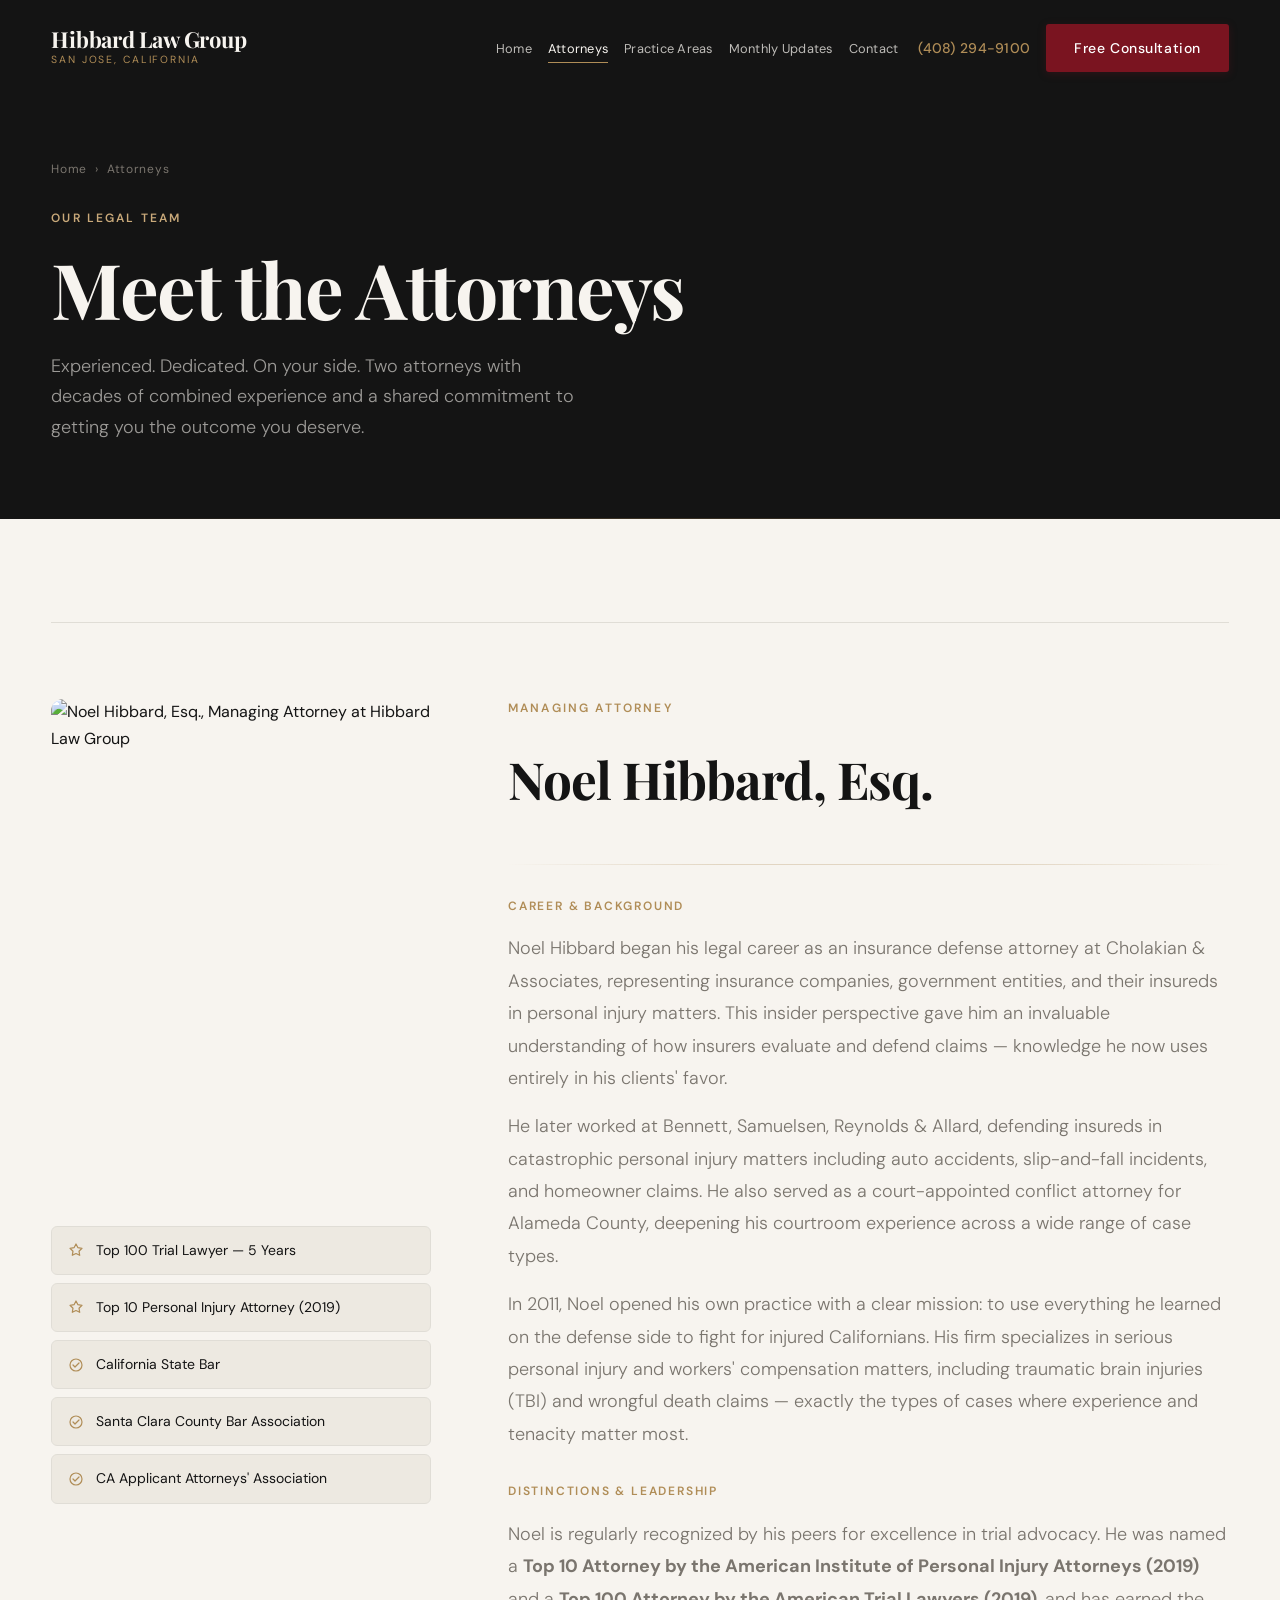
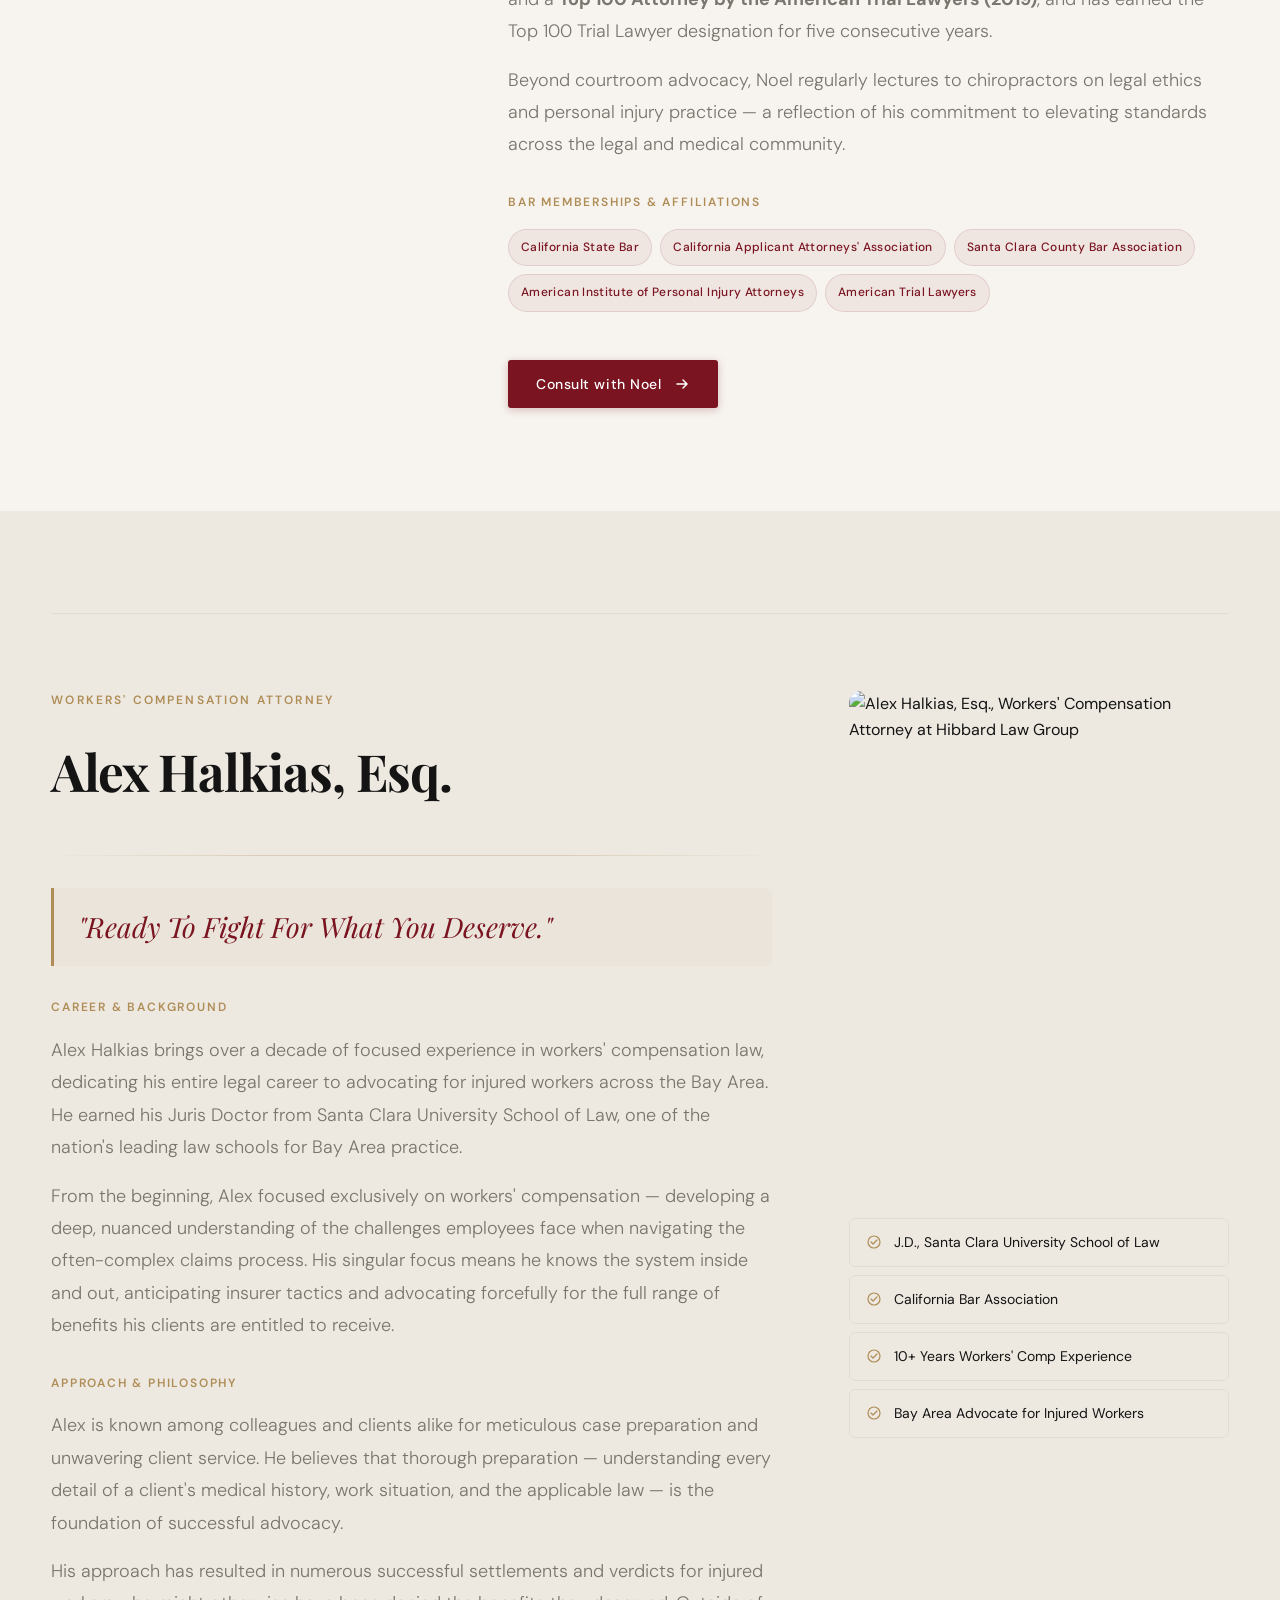
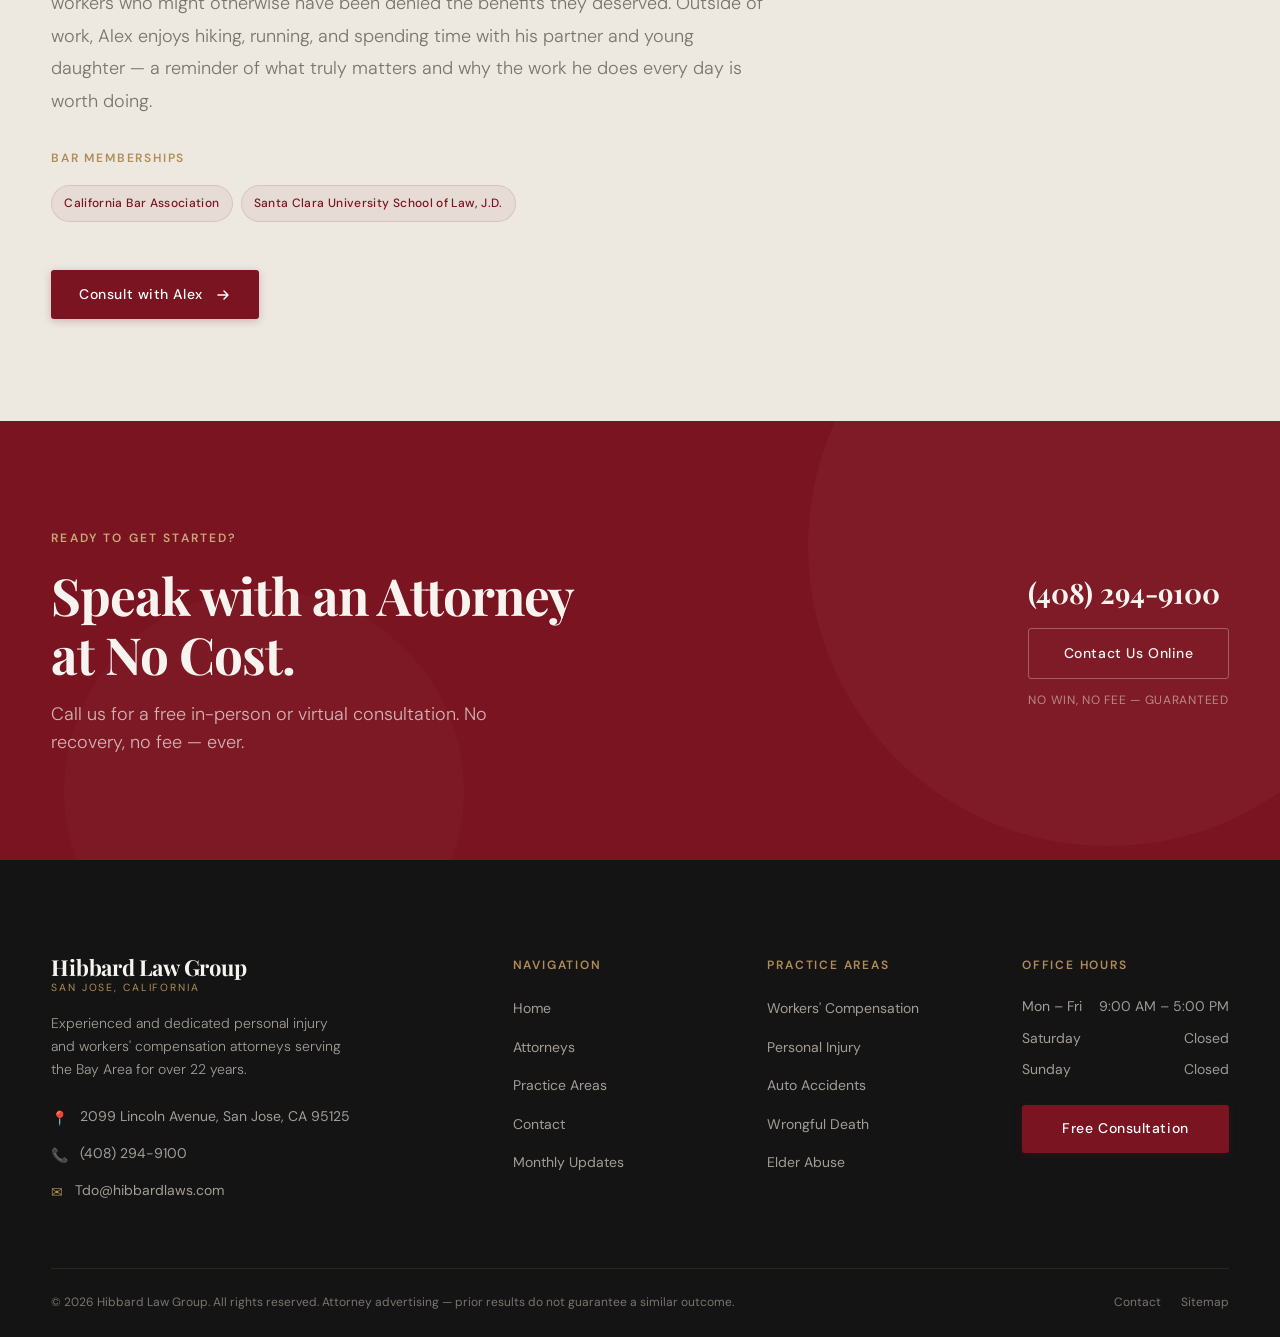
==== commit 4288a490: "Revert "Update Alex Halkias bio with accurate background and add notable panel decisions" This rever" ====
--- a/attorneys/index.html
+++ b/attorneys/index.html
@@ -269,13 +269,6 @@
                   <circle cx="8" cy="8" r="6" stroke="currentColor" stroke-width="1.2"/>
                   <path d="M5 8l2 2 4-4" stroke="currentColor" stroke-width="1.2" stroke-linecap="round" stroke-linejoin="round"/>
                 </svg>
-                B.A., University of California, Davis
-              </div>
-              <div class="attorney-badge gsap-stagger-child">
-                <svg class="attorney-badge__icon" width="16" height="16" viewBox="0 0 16 16" fill="none" aria-hidden="true">
-                  <circle cx="8" cy="8" r="6" stroke="currentColor" stroke-width="1.2"/>
-                  <path d="M5 8l2 2 4-4" stroke="currentColor" stroke-width="1.2" stroke-linecap="round" stroke-linejoin="round"/>
-                </svg>
                 J.D., Santa Clara University School of Law
               </div>
               <div class="attorney-badge gsap-stagger-child">
@@ -290,7 +283,14 @@
                   <circle cx="8" cy="8" r="6" stroke="currentColor" stroke-width="1.2"/>
                   <path d="M5 8l2 2 4-4" stroke="currentColor" stroke-width="1.2" stroke-linecap="round" stroke-linejoin="round"/>
                 </svg>
-                Workers' Comp &amp; SIBTF Specialist
+                10+ Years Workers' Comp Experience
+              </div>
+              <div class="attorney-badge gsap-stagger-child">
+                <svg class="attorney-badge__icon" width="16" height="16" viewBox="0 0 16 16" fill="none" aria-hidden="true">
+                  <circle cx="8" cy="8" r="6" stroke="currentColor" stroke-width="1.2"/>
+                  <path d="M5 8l2 2 4-4" stroke="currentColor" stroke-width="1.2" stroke-linecap="round" stroke-linejoin="round"/>
+                </svg>
+                Bay Area Advocate for Injured Workers
               </div>
             </div>
           </aside>
@@ -307,40 +307,28 @@
             <div class="gsap-reveal">
               <div class="attorney-section-title">Career &amp; Background</div>
               <p class="attorney-full__bio-text">
-                Alex Halkias joined the firm in 2017, bringing a steadfast dedication to advocating on behalf of injured workers. He earned his undergraduate degree from the University of California, Davis, and his Juris Doctor from Santa Clara University School of Law.
-              </p>
-              <p class="attorney-full__bio-text">
-                Alex concentrates his practice on workers' compensation, handling matters ranging from straightforward claims to highly complex litigation, including Subsequent Injury Benefits Trust Fund (SIBTF) cases. He has litigated dozens of cases at trial, consistently securing favorable awards for his clients.
-              </p>
-            </div>
-
-            <div class="gsap-reveal">
-              <div class="attorney-section-title">Appellate Advocacy</div>
-              <p class="attorney-full__bio-text">
-                Alex has distinguished himself as a skilled appellate advocate, successfully arguing cases before the Workers' Compensation Appeals Board and establishing case law. He has prevailed in significant panel decision cases that contributed to the development of California workers' compensation law.
-              </p>
-            </div>
-
-            <div class="gsap-reveal">
-              <div class="attorney-section-title">Notable Panel Decisions</div>
-              <div style="display:flex;flex-direction:column;gap:var(--sp-4);margin-top:var(--sp-2);">
-                <div style="border-left:3px solid var(--gold);padding:var(--sp-3) var(--sp-5);background:rgba(176,141,87,0.05);border-radius:0 var(--radius) var(--radius) 0;">
-                  <div style="font-family:var(--serif);font-size:var(--text-sm);color:var(--oxblood);font-weight:600;margin-bottom:.25rem;">Rodriguez v. Genesis HC Washington Center</div>
-                  <div style="font-size:var(--text-xs);color:var(--text-muted);letter-spacing:.04em;">2024 Cal. Work. Comp. P.D. LEXIS 225</div>
-                </div>
-                <div style="border-left:3px solid var(--gold);padding:var(--sp-3) var(--sp-5);background:rgba(176,141,87,0.05);border-radius:0 var(--radius) var(--radius) 0;">
-                  <div style="font-family:var(--serif);font-size:var(--text-sm);color:var(--oxblood);font-weight:600;margin-bottom:.25rem;">Sanchez v. 4 Leaf, Inc., Redwood Fire and Casualty Insurance Co.</div>
-                  <div style="font-size:var(--text-xs);color:var(--text-muted);letter-spacing:.04em;">2023 Cal. Work. Comp. P.D. LEXIS 262</div>
-                </div>
-              </div>
+                Alex Halkias brings over a decade of focused experience in workers' compensation law, dedicating his entire legal career to advocating for injured workers across the Bay Area. He earned his Juris Doctor from Santa Clara University School of Law, one of the nation's leading law schools for Bay Area practice.
+              </p>
+              <p class="attorney-full__bio-text">
+                From the beginning, Alex focused exclusively on workers' compensation — developing a deep, nuanced understanding of the challenges employees face when navigating the often-complex claims process. His singular focus means he knows the system inside and out, anticipating insurer tactics and advocating forcefully for the full range of benefits his clients are entitled to receive.
+              </p>
+            </div>
+
+            <div class="gsap-reveal">
+              <div class="attorney-section-title">Approach &amp; Philosophy</div>
+              <p class="attorney-full__bio-text">
+                Alex is known among colleagues and clients alike for meticulous case preparation and unwavering client service. He believes that thorough preparation — understanding every detail of a client's medical history, work situation, and the applicable law — is the foundation of successful advocacy.
+              </p>
+              <p class="attorney-full__bio-text">
+                His approach has resulted in numerous successful settlements and verdicts for injured workers who might otherwise have been denied the benefits they deserved. Outside of work, Alex enjoys hiking, running, and spending time with his partner and young daughter — a reminder of what truly matters and why the work he does every day is worth doing.
+              </p>
             </div>
 
             <div class="gsap-reveal">
               <div class="attorney-section-title">Bar Memberships</div>
               <div class="bar-memberships">
                 <span class="bar-tag">California Bar Association</span>
-                <span class="bar-tag">B.A., University of California, Davis</span>
-                <span class="bar-tag">J.D., Santa Clara University School of Law</span>
+                <span class="bar-tag">Santa Clara University School of Law, J.D.</span>
               </div>
             </div>
 
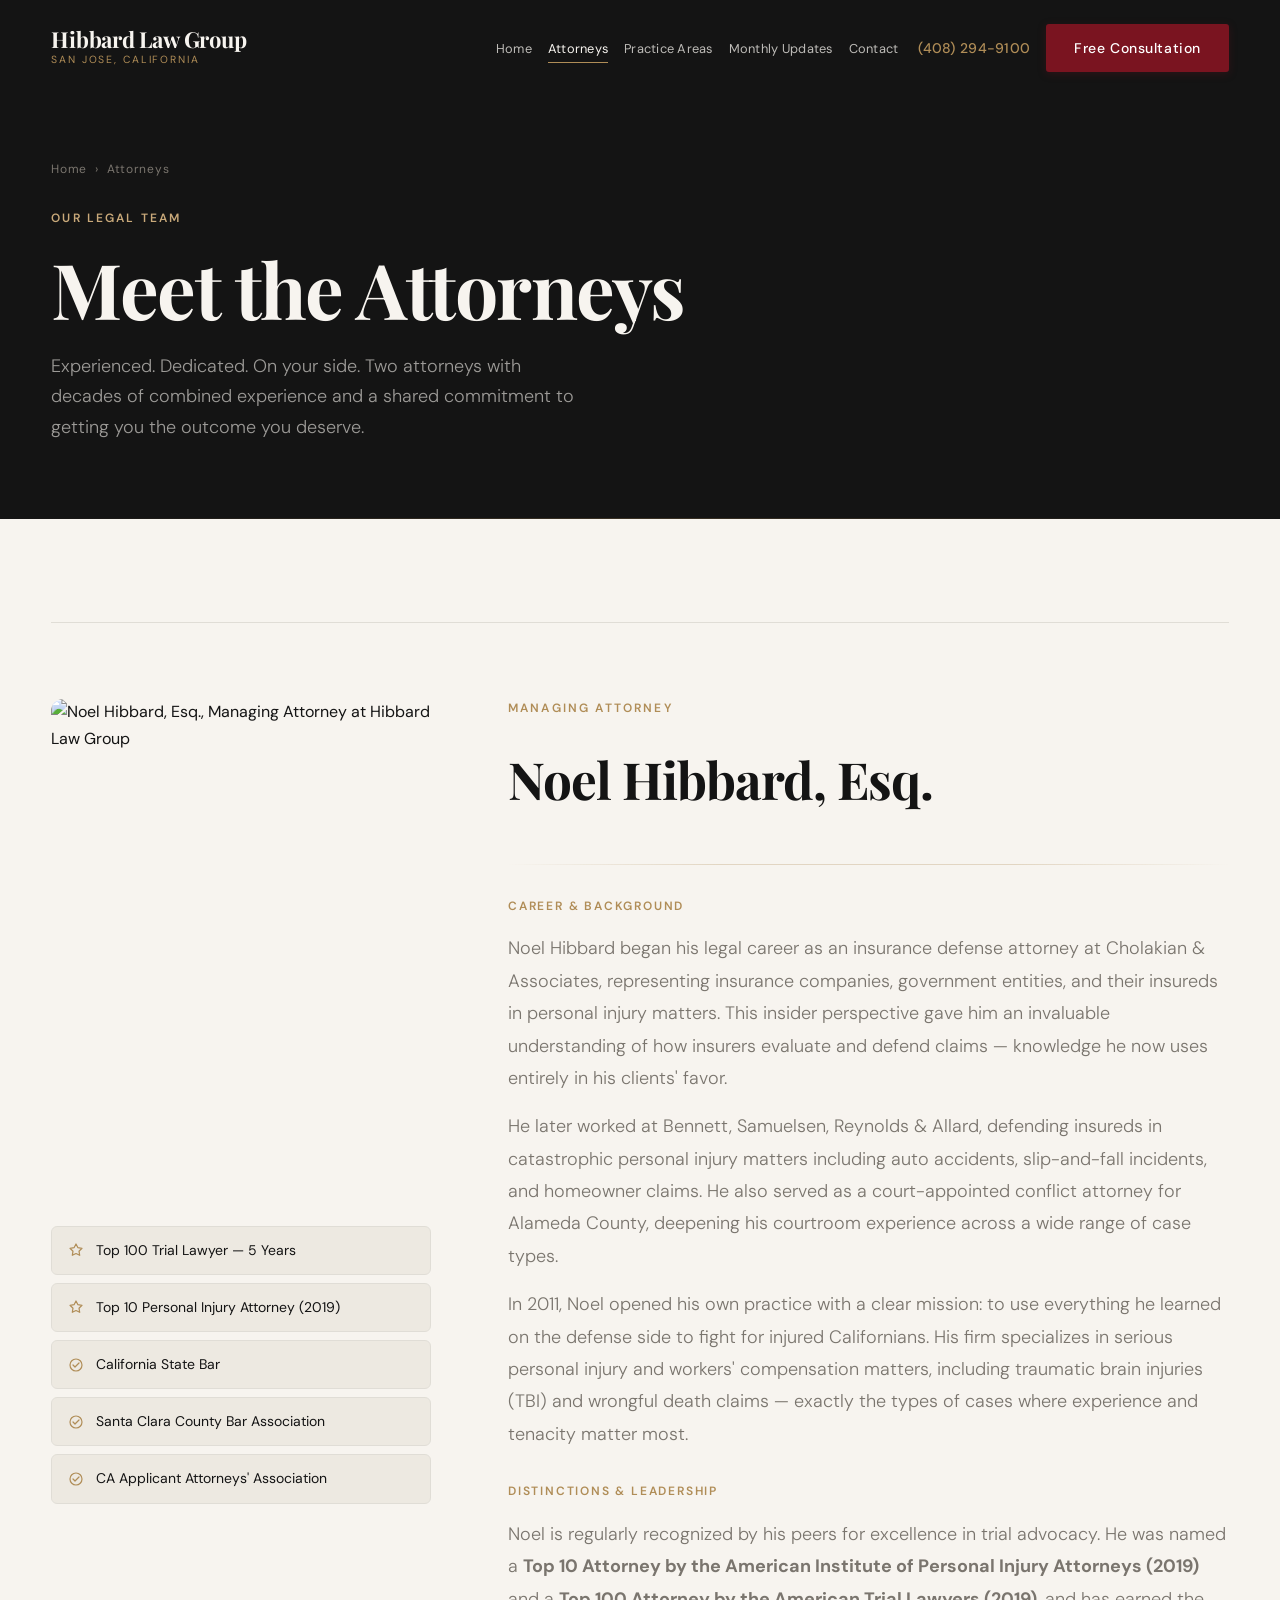
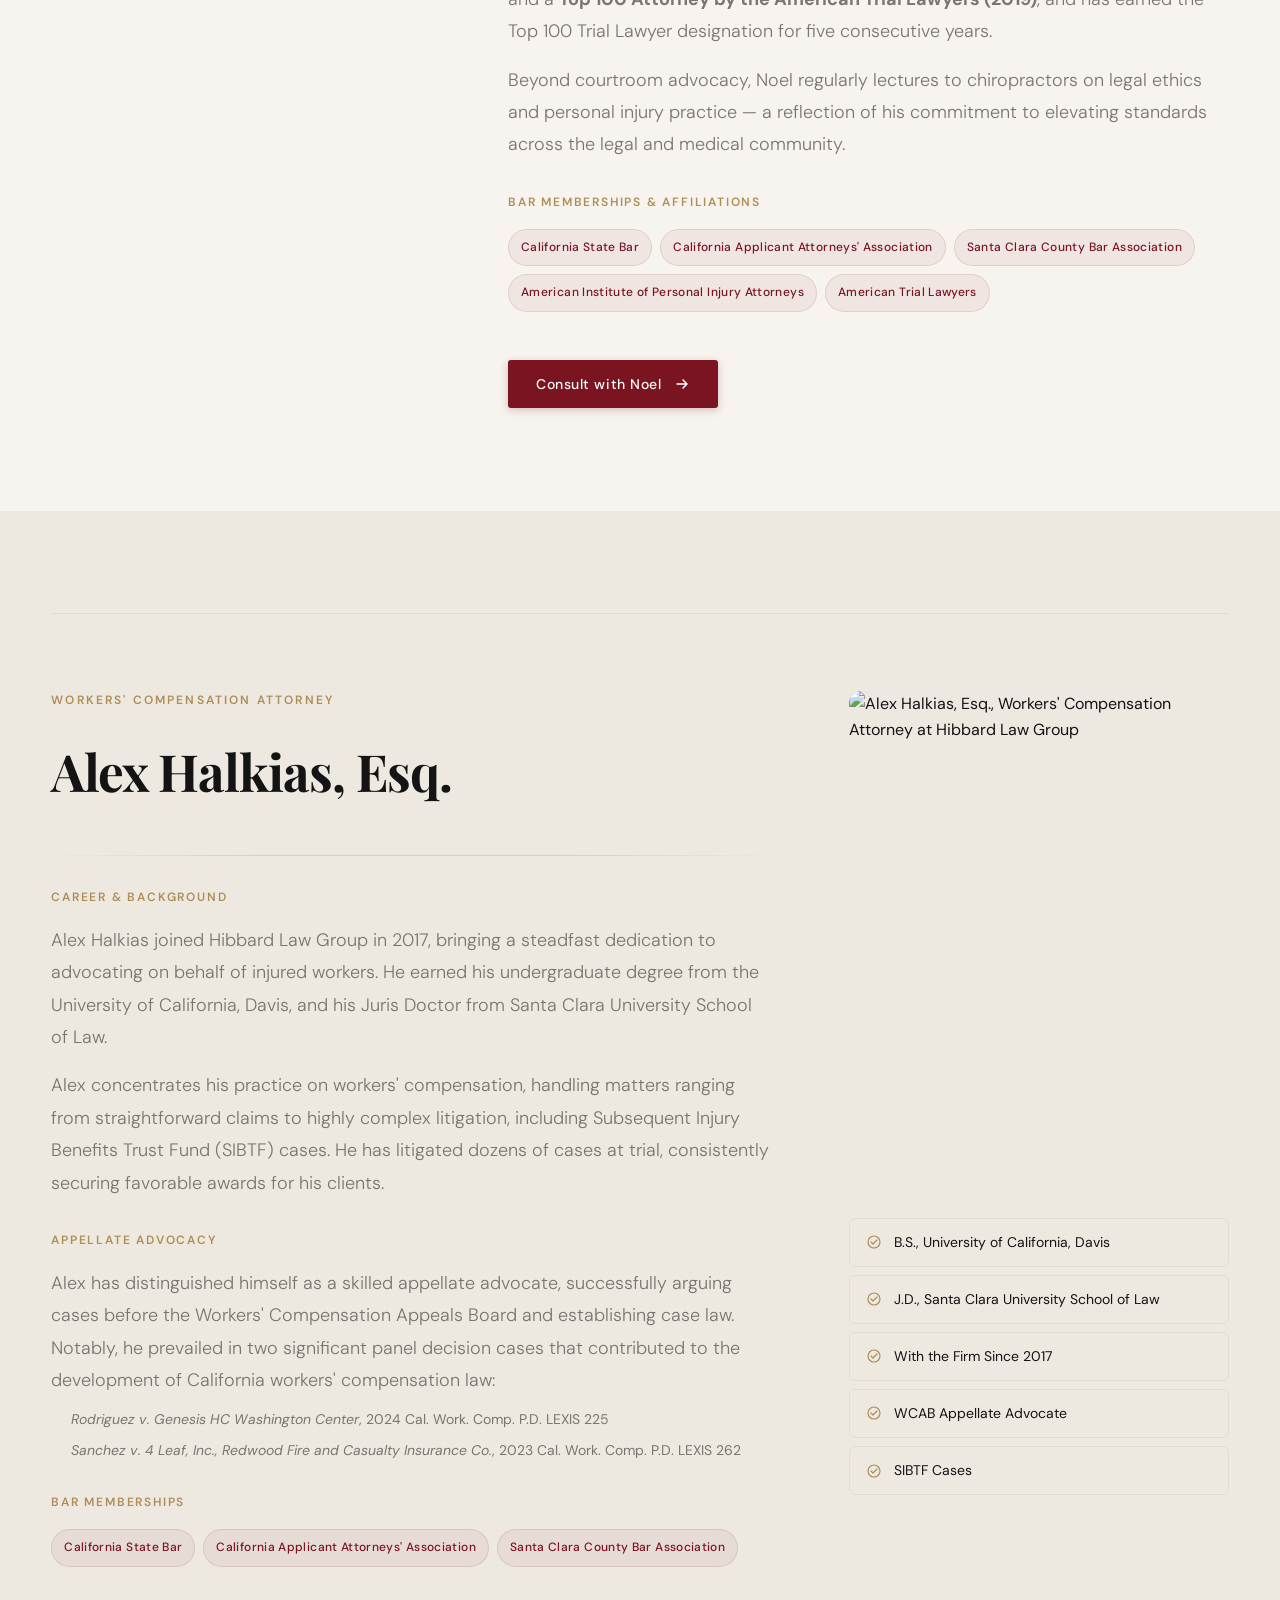
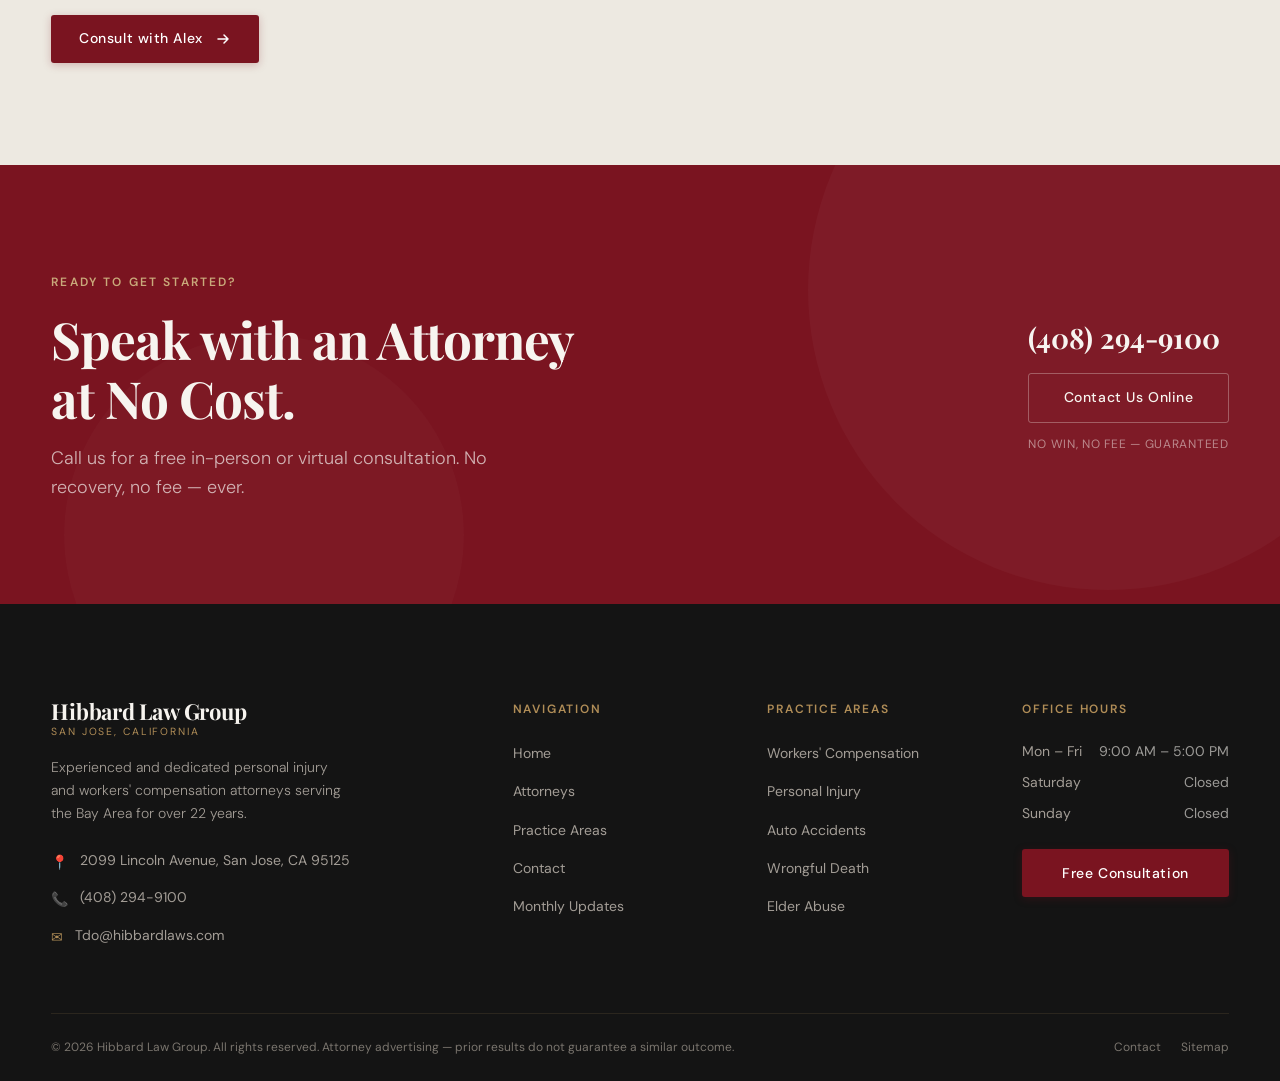
==== commit 18005837: "Update Alex bio with real content + add Recent Results section Co-Authored-By: Claude Sonnet 4.6 <no" ====
--- a/attorneys/index.html
+++ b/attorneys/index.html
@@ -269,6 +269,13 @@
                   <circle cx="8" cy="8" r="6" stroke="currentColor" stroke-width="1.2"/>
                   <path d="M5 8l2 2 4-4" stroke="currentColor" stroke-width="1.2" stroke-linecap="round" stroke-linejoin="round"/>
                 </svg>
+                B.S., University of California, Davis
+              </div>
+              <div class="attorney-badge gsap-stagger-child">
+                <svg class="attorney-badge__icon" width="16" height="16" viewBox="0 0 16 16" fill="none" aria-hidden="true">
+                  <circle cx="8" cy="8" r="6" stroke="currentColor" stroke-width="1.2"/>
+                  <path d="M5 8l2 2 4-4" stroke="currentColor" stroke-width="1.2" stroke-linecap="round" stroke-linejoin="round"/>
+                </svg>
                 J.D., Santa Clara University School of Law
               </div>
               <div class="attorney-badge gsap-stagger-child">
@@ -276,21 +283,21 @@
                   <circle cx="8" cy="8" r="6" stroke="currentColor" stroke-width="1.2"/>
                   <path d="M5 8l2 2 4-4" stroke="currentColor" stroke-width="1.2" stroke-linecap="round" stroke-linejoin="round"/>
                 </svg>
-                California Bar Association
-              </div>
-              <div class="attorney-badge gsap-stagger-child">
-                <svg class="attorney-badge__icon" width="16" height="16" viewBox="0 0 16 16" fill="none" aria-hidden="true">
-                  <circle cx="8" cy="8" r="6" stroke="currentColor" stroke-width="1.2"/>
-                  <path d="M5 8l2 2 4-4" stroke="currentColor" stroke-width="1.2" stroke-linecap="round" stroke-linejoin="round"/>
-                </svg>
-                10+ Years Workers' Comp Experience
-              </div>
-              <div class="attorney-badge gsap-stagger-child">
-                <svg class="attorney-badge__icon" width="16" height="16" viewBox="0 0 16 16" fill="none" aria-hidden="true">
-                  <circle cx="8" cy="8" r="6" stroke="currentColor" stroke-width="1.2"/>
-                  <path d="M5 8l2 2 4-4" stroke="currentColor" stroke-width="1.2" stroke-linecap="round" stroke-linejoin="round"/>
-                </svg>
-                Bay Area Advocate for Injured Workers
+                With the Firm Since 2017
+              </div>
+              <div class="attorney-badge gsap-stagger-child">
+                <svg class="attorney-badge__icon" width="16" height="16" viewBox="0 0 16 16" fill="none" aria-hidden="true">
+                  <circle cx="8" cy="8" r="6" stroke="currentColor" stroke-width="1.2"/>
+                  <path d="M5 8l2 2 4-4" stroke="currentColor" stroke-width="1.2" stroke-linecap="round" stroke-linejoin="round"/>
+                </svg>
+                WCAB Appellate Advocate
+              </div>
+              <div class="attorney-badge gsap-stagger-child">
+                <svg class="attorney-badge__icon" width="16" height="16" viewBox="0 0 16 16" fill="none" aria-hidden="true">
+                  <circle cx="8" cy="8" r="6" stroke="currentColor" stroke-width="1.2"/>
+                  <path d="M5 8l2 2 4-4" stroke="currentColor" stroke-width="1.2" stroke-linecap="round" stroke-linejoin="round"/>
+                </svg>
+                SIBTF Cases
               </div>
             </div>
           </aside>
@@ -300,35 +307,33 @@
             <h2 class="attorney-full__name gsap-reveal" id="alex-heading">Alex Halkias, Esq.</h2>
             <div class="hairline gsap-hairline" style="margin-top:var(--sp-6);opacity:0.3;" aria-hidden="true"></div>
 
-            <blockquote style="font-family:var(--serif);font-style:italic;font-size:var(--text-xl);color:var(--oxblood);border-left:3px solid var(--gold);padding:var(--sp-4) var(--sp-6);margin:0;border-radius:0 var(--radius) var(--radius) 0;background:rgba(176,141,87,0.05);" class="gsap-reveal">
-              "Ready To Fight For What You Deserve."
-            </blockquote>
-
             <div class="gsap-reveal">
               <div class="attorney-section-title">Career &amp; Background</div>
               <p class="attorney-full__bio-text">
-                Alex Halkias brings over a decade of focused experience in workers' compensation law, dedicating his entire legal career to advocating for injured workers across the Bay Area. He earned his Juris Doctor from Santa Clara University School of Law, one of the nation's leading law schools for Bay Area practice.
-              </p>
-              <p class="attorney-full__bio-text">
-                From the beginning, Alex focused exclusively on workers' compensation — developing a deep, nuanced understanding of the challenges employees face when navigating the often-complex claims process. His singular focus means he knows the system inside and out, anticipating insurer tactics and advocating forcefully for the full range of benefits his clients are entitled to receive.
-              </p>
-            </div>
-
-            <div class="gsap-reveal">
-              <div class="attorney-section-title">Approach &amp; Philosophy</div>
-              <p class="attorney-full__bio-text">
-                Alex is known among colleagues and clients alike for meticulous case preparation and unwavering client service. He believes that thorough preparation — understanding every detail of a client's medical history, work situation, and the applicable law — is the foundation of successful advocacy.
-              </p>
-              <p class="attorney-full__bio-text">
-                His approach has resulted in numerous successful settlements and verdicts for injured workers who might otherwise have been denied the benefits they deserved. Outside of work, Alex enjoys hiking, running, and spending time with his partner and young daughter — a reminder of what truly matters and why the work he does every day is worth doing.
-              </p>
+                Alex Halkias joined Hibbard Law Group in 2017, bringing a steadfast dedication to advocating on behalf of injured workers. He earned his undergraduate degree from the University of California, Davis, and his Juris Doctor from Santa Clara University School of Law.
+              </p>
+              <p class="attorney-full__bio-text">
+                Alex concentrates his practice on workers' compensation, handling matters ranging from straightforward claims to highly complex litigation, including Subsequent Injury Benefits Trust Fund (SIBTF) cases. He has litigated dozens of cases at trial, consistently securing favorable awards for his clients.
+              </p>
+            </div>
+
+            <div class="gsap-reveal">
+              <div class="attorney-section-title">Appellate Advocacy</div>
+              <p class="attorney-full__bio-text">
+                Alex has distinguished himself as a skilled appellate advocate, successfully arguing cases before the Workers' Compensation Appeals Board and establishing case law. Notably, he prevailed in two significant panel decision cases that contributed to the development of California workers' compensation law:
+              </p>
+              <ul style="margin-top:var(--sp-3);padding-left:var(--sp-5);display:flex;flex-direction:column;gap:var(--sp-2);">
+                <li style="font-size:var(--text-sm);color:var(--muted);line-height:1.6;"><em>Rodriguez v. Genesis HC Washington Center</em>, 2024 Cal. Work. Comp. P.D. LEXIS 225</li>
+                <li style="font-size:var(--text-sm);color:var(--muted);line-height:1.6;"><em>Sanchez v. 4 Leaf, Inc., Redwood Fire and Casualty Insurance Co.</em>, 2023 Cal. Work. Comp. P.D. LEXIS 262</li>
+              </ul>
             </div>
 
             <div class="gsap-reveal">
               <div class="attorney-section-title">Bar Memberships</div>
               <div class="bar-memberships">
-                <span class="bar-tag">California Bar Association</span>
-                <span class="bar-tag">Santa Clara University School of Law, J.D.</span>
+                <span class="bar-tag">California State Bar</span>
+                <span class="bar-tag">California Applicant Attorneys' Association</span>
+                <span class="bar-tag">Santa Clara County Bar Association</span>
               </div>
             </div>
 
--- a/assets/css/styles.css
+++ b/assets/css/styles.css
@@ -2153,6 +2153,62 @@
   border-radius: 0 var(--radius) var(--radius) 0;
 }
 
+/* ── RESULTS / VERDICTS ── */
+.results-grid {
+  display: grid;
+  grid-template-columns: repeat(4, 1fr);
+  gap: var(--sp-4);
+}
+
+.result-card {
+  background: rgba(247,244,239,0.04);
+  border: 1px solid rgba(176,141,87,0.18);
+  border-radius: var(--radius-lg);
+  padding: var(--sp-8) var(--sp-6);
+  display: flex;
+  flex-direction: column;
+  gap: var(--sp-3);
+  transition: background var(--t-mid) var(--ease-out),
+              border-color var(--t-mid) var(--ease-out);
+}
+
+.result-card:hover {
+  background: rgba(247,244,239,0.07);
+  border-color: rgba(176,141,87,0.35);
+}
+
+.result-card__amount {
+  font-family: var(--serif);
+  font-size: clamp(var(--text-2xl), 3vw, var(--text-3xl));
+  font-weight: 700;
+  color: var(--gold);
+  line-height: 1;
+  letter-spacing: -0.02em;
+}
+
+.result-card__type {
+  font-size: var(--text-xs);
+  font-weight: 600;
+  letter-spacing: 0.12em;
+  text-transform: uppercase;
+  color: rgba(247,244,239,0.4);
+}
+
+.result-card__desc {
+  font-size: var(--text-sm);
+  color: rgba(247,244,239,0.6);
+  line-height: 1.65;
+  flex: 1;
+}
+
+@media (max-width: 1100px) {
+  .results-grid { grid-template-columns: repeat(2, 1fr); }
+}
+
+@media (max-width: 600px) {
+  .results-grid { grid-template-columns: 1fr; }
+}
+
 /* ── ANIMATIONS ── */
 .reveal-up {
   opacity: 0;
